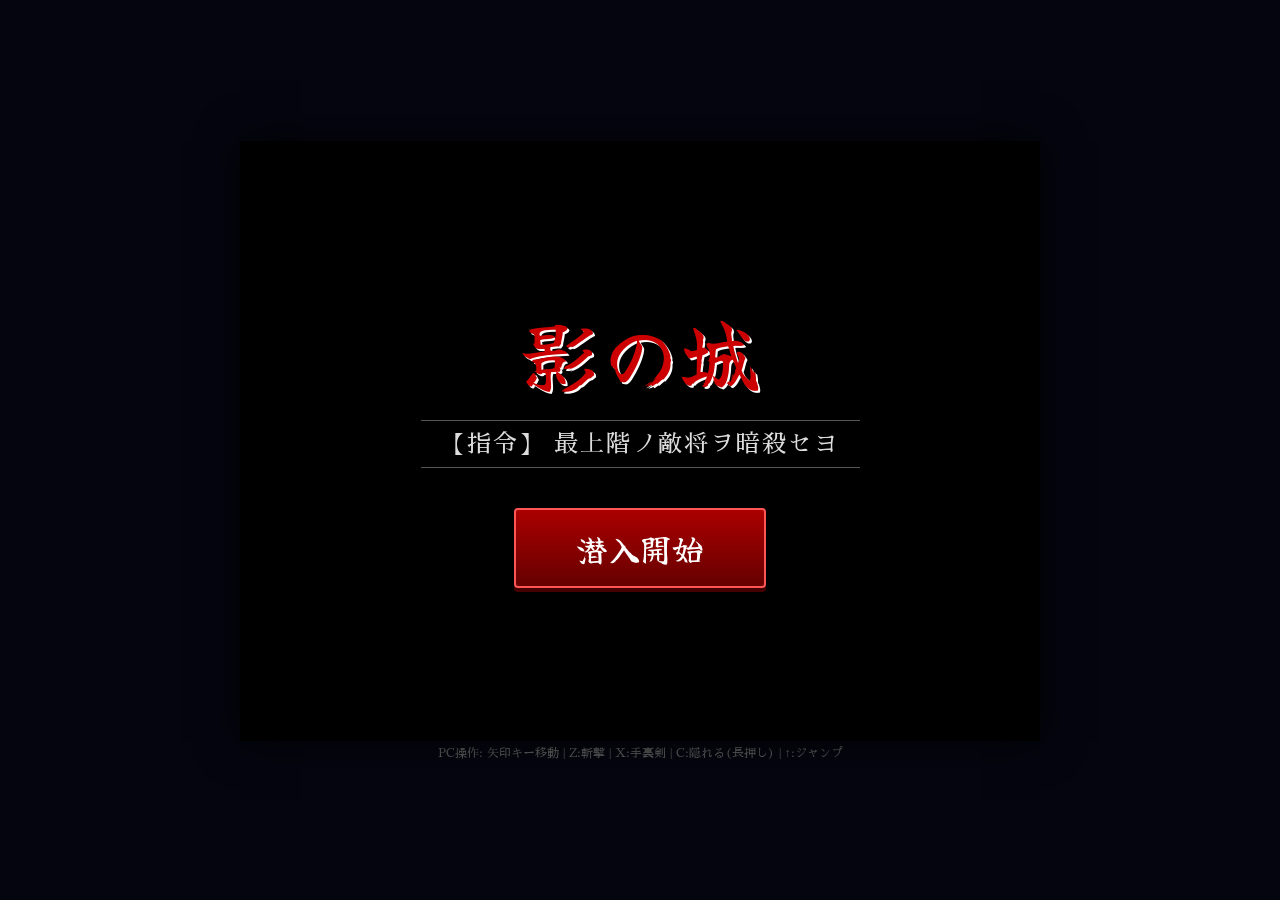
==== index.html @ 179db225 "add OGP tags" ====
<!DOCTYPE html>
<html lang="ja">
<head>
    <meta charset="UTF-8">
    <meta name="viewport" content="width=device-width, initial-scale=1.0, maximum-scale=1.0, user-scalable=no, viewport-fit=cover">
    <title>忍びの道 - Shadow Assassin: Hyper Slash</title>
    <style>
        @import url('https://fonts.googleapis.com/css2?family=Sawarabi+Mincho&display=swap');
        @import url('https://fonts.googleapis.com/css2?family=Yuji+Syuku&display=swap');

        body {
            margin: 0;
            background-color: #050510;
            color: #ddd;
            font-family: 'Sawarabi Mincho', sans-serif;
            display: flex;
            flex-direction: column;
            align-items: center;
            justify-content: center;
            height: 100vh;
            overflow: hidden;
            user-select: none;
            -webkit-user-select: none;
            touch-action: none; 
            -webkit-touch-callout: none;
        }

        #game-container {
            position: relative;
            width: 100%;
            max-width: 800px;
            aspect-ratio: 4/3;
            display: flex;
            justify-content: center;
            align-items: center;
        }

        canvas {
            background-color: #000;
            box-shadow: 0 0 40px rgba(0,0,0,0.9);
            width: 100%;
            height: 100%;
            object-fit: contain;
        }

        #overlay {
            position: absolute;
            top: 0; left: 0; width: 100%; height: 100%;
            background: rgba(0, 0, 0, 0.9);
            display: flex;
            flex-direction: column;
            align-items: center;
            justify-content: center;
            z-index: 100;
            backdrop-filter: blur(5px);
        }

        #title {
            font-family: 'Yuji Syuku', serif;
            font-size: clamp(40px, 8vw, 80px);
            color: #c00;
            text-shadow: 2px 2px 0 #fff;
            margin-bottom: 10px;
        }
        
        #mission {
            font-family: 'Sawarabi Mincho', serif;
            font-size: clamp(16px, 4vw, 24px);
            color: #ddd;
            margin-bottom: 40px;
            letter-spacing: 2px;
            border-top: 1px solid #555;
            border-bottom: 1px solid #555;
            padding: 10px 20px;
        }

        button {
            padding: 15px 60px;
            font-size: clamp(20px, 5vw, 32px);
            background: linear-gradient(to bottom, #a00, #600);
            color: white;
            border: 2px solid #f55;
            cursor: pointer;
            border-radius: 4px;
            font-family: 'Yuji Syuku', serif;
            box-shadow: 0 4px 0 #400; /* 立体感 */
            transition: all 0.1s;
            pointer-events: auto;
        }
        button:active { transform: translateY(4px); box-shadow: 0 0 0 #400; background: #f00; }

        /* --- コントローラー修正箇所 --- */
        #touch-controls {
            position: fixed; 
            bottom: 0;
            left: 0;
            width: 100%;
            height: auto; 
            pointer-events: none;
            display: flex;
            justify-content: space-between;
            align-items: flex-end;
            padding: 10px 20px;
            padding-bottom: calc(20px + env(safe-area-inset-bottom)); /* iPhone下のバー対策 */
            box-sizing: border-box;
            z-index: 50;
        }

        .ctrl-group { 
            pointer-events: auto; 
            position: relative;
        }

        /* 共通ボタンスタイル（立体感と押しやすさ重視） */
        .t-btn {
            background: rgba(255, 255, 255, 0.15);
            border: 2px solid rgba(255, 255, 255, 0.3);
            color: rgba(255, 255, 255, 0.9);
            border-radius: 50%;
            display: flex;
            justify-content: center;
            align-items: center;
            user-select: none;
            backdrop-filter: blur(4px);
            box-shadow: 0 4px 0 rgba(0,0,0,0.5); /* 影で立体感 */
            transition: transform 0.1s, box-shadow 0.1s, background 0.1s;
            font-family: 'Yuji Syuku', serif;
            font-weight: bold;
            touch-action: none;
        }

        /* 押した時のアニメーション（沈み込む） */
        .t-btn:active, .t-btn.active {
            transform: translateY(4px);
            box-shadow: 0 0 0 rgba(0,0,0,0);
            background: rgba(255, 255, 255, 0.3);
            border-color: #fff;
        }

        /* --- 左側：移動キー (Horizontal Layout) --- */
        #movement {
            display: flex;
            align-items: flex-end;
            gap: 15px;
            margin-bottom: 10px;
        }

        .move-btn {
            width: 65px; height: 65px; /* 大きく */
            font-size: 32px;
        }
        
        /* しゃがみボタンは少し小さく、邪魔にならないように */
        #btn-down {
            width: 50px; height: 50px;
            font-size: 24px;
            margin-bottom: 5px; /* 位置調整 */
            background: rgba(100, 100, 100, 0.2);
        }

        /* --- 右側：アクションキー (Diamond Layout) --- */
        #actions {
            display: grid;
            grid-template-columns: 60px 60px 60px;
            grid-template-rows: 60px 60px;
            gap: 5px;
            margin-right: 10px;
            margin-bottom: 10px;
            align-items: center;
            justify-items: center;
        }

        .act-btn {
            width: 60px; height: 60px;
            font-size: 22px;
        }

        /* 配置グリッド定義 */
        /* [投] 
          [斬]  [隠]
             [飛]
        */
        #btn-shu  { grid-column: 2; grid-row: 1; margin-top: 10px;} /* 上：手裏剣 */
        #btn-atk  { grid-column: 1; grid-row: 2; margin-right: -10px;} /* 左：斬撃 */
        #btn-hide { grid-column: 3; grid-row: 2; margin-left: -10px;} /* 右：隠れる */
        
        /* ジャンプボタン（最重要） */
        #btn-jump { 
            grid-column: 2; grid-row: 2; 
            width: 70px; height: 70px; /* 一番大きく */
            font-size: 28px;
            background: rgba(50, 150, 255, 0.25);
            border-color: #8af;
            z-index: 10;
            transform: translateY(20px); /* 少し下にずらす */
        }
        #btn-jump:active, #btn-jump.active { background: rgba(50, 150, 255, 0.5); transform: translateY(24px); }

        #btn-atk { background: rgba(255, 50, 50, 0.25); border-color: #f88; }
        #btn-shu { background: rgba(50, 50, 255, 0.25); border-color: #88f; width: 50px; height: 50px; }
        #btn-hide { background: rgba(50, 200, 50, 0.25); border-color: #8f8; width: 50px; height: 50px; }

        .pc-hint { display: none; margin-top: 5px; color: #666; font-size: 12px; }
        @media (min-width: 1024px) {
            .pc-hint { display: block; }
            #touch-controls { display: none; }
        }
    </style>
    <meta property="og:title" content="忍びの道 - Shadow Assassin: Hyper Slash">
    <meta property="og:description" content="スマホ・PCのブラウザで遊べる無料ゲームです。インストール不要！">
    <meta property="og:url" content="https://titan11111.github.io/033-nekubi/">
    <meta property="og:type" content="website">
    <meta name="twitter:card" content="summary">
</head>
<body>

<div id="game-container">
    <canvas id="gameCanvas" width="800" height="600"></canvas>

    <div id="overlay">
        <div id="title">影の城</div>
        <div id="mission">【指令】 最上階ノ敵将ヲ暗殺セヨ</div>
        <button id="startBtn">潜入開始</button>
    </div>
</div>

<div id="touch-controls">
    <div id="movement" class="ctrl-group">
        <div id="btn-left" class="t-btn move-btn">←</div>
        <div id="btn-down" class="t-btn">↓</div>
        <div id="btn-right" class="t-btn move-btn">→</div>
    </div>

    <div id="actions" class="ctrl-group">
        <div id="btn-shu" class="t-btn act-btn">投</div>
        <div id="btn-atk" class="t-btn act-btn">斬</div>
        <div id="btn-jump" class="t-btn act-btn">飛</div> <div id="btn-hide" class="t-btn act-btn">隠</div>
    </div>
</div>

<div class="pc-hint">
    PC操作: 矢印キー移動 | Z:斬撃 | X:手裏剣 | C:隠れる(長押し) | ↑:ジャンプ
</div>

<script>
/**
 * iOS用ズーム防止スクリプト
 */
document.addEventListener('gesturestart', function(e) { e.preventDefault(); }, { passive: false });
document.addEventListener('dblclick', function(e) { e.preventDefault(); }, { passive: false });

// --- Audio System (変更なし) ---
const ASSETS = { bgm_stealth: 'kokoro.mp3', bgm_action: 'nekugi.mp3' };

class AudioSystem {
    constructor() {
        const AudioContext = window.AudioContext || window.webkitAudioContext;
        this.ctx = new AudioContext();
        this.bgm = {};
        const loadAudio = (url) => { const audio = new Audio(url); audio.onerror = () => console.warn(`Audio missing: ${url}`); return audio; };
        this.bgm.stealth = loadAudio(ASSETS.bgm_stealth); this.bgm.stealth.loop = true;
        this.bgm.action = loadAudio(ASSETS.bgm_action); this.bgm.action.loop = true;
        this.currentBgm = null; this.activeSources = {};
    }
    resume() { if (this.ctx.state === 'suspended') this.ctx.resume().catch(e=>{}); }
    playBgm(type) {
        this.resume();
        if (this.currentBgm === this.bgm[type] && !this.currentBgm.paused) return;
        if (this.currentBgm) { this.currentBgm.pause(); this.currentBgm.currentTime = 0; }
        this.currentBgm = this.bgm[type];
        if(this.currentBgm) { this.currentBgm.volume = 0.5; this.currentBgm.play().catch(e => {}); }
    }
    stopBgm() { if (this.currentBgm) { this.currentBgm.pause(); this.currentBgm.currentTime = 0; this.currentBgm = null; } }
    playSfx(type) {
        if(this.ctx.state === 'suspended') this.ctx.resume();
        const t = this.ctx.currentTime;
        if (this.activeSources[type]) { try { this.activeSources[type].stop(); } catch(e){} }
        const osc = this.ctx.createOscillator(); const gain = this.ctx.createGain();
        osc.connect(gain); gain.connect(this.ctx.destination); this.activeSources[type] = osc;
        try {
            osc.start(t);
            let d = 0.1; 
            switch (type) {
                case 'jump': d=0.2; osc.type='triangle'; osc.frequency.setValueAtTime(150,t); osc.frequency.exponentialRampToValueAtTime(400,t+d); gain.gain.setValueAtTime(0.1,t); gain.gain.linearRampToValueAtTime(0.001,t+d); break;
                case 'slash': d=0.2; osc.type='sawtooth'; osc.frequency.setValueAtTime(800,t); osc.frequency.exponentialRampToValueAtTime(50,t+d); gain.gain.setValueAtTime(0.15,t); gain.gain.exponentialRampToValueAtTime(0.001,t+d); break;
                case 'heavy': d=0.3; osc.type='square'; osc.frequency.setValueAtTime(80,t); gain.gain.setValueAtTime(0.3,t); gain.gain.linearRampToValueAtTime(0.001,t+d); break;
                case 'vanish': d=0.1; osc.type='square'; osc.frequency.setValueAtTime(300,t); gain.gain.setValueAtTime(0.05,t); gain.gain.linearRampToValueAtTime(0.001,t+d); break;
                case 'throw': d=0.1; osc.type='triangle'; osc.frequency.setValueAtTime(1200,t); gain.gain.setValueAtTime(0.05,t); gain.gain.exponentialRampToValueAtTime(0.001,t+d); break;
                case 'alert': d=0.4; osc.type='sawtooth'; osc.frequency.setValueAtTime(400,t); gain.gain.setValueAtTime(0.1,t); gain.gain.linearRampToValueAtTime(0.001,t+d); break;
                case 'hit': d=0.2; osc.type='sawtooth'; osc.frequency.setValueAtTime(150,t); osc.frequency.linearRampToValueAtTime(50, t+d); gain.gain.setValueAtTime(0.3,t); gain.gain.linearRampToValueAtTime(0.001,t+d); break;
                case 'critical': d=1.0; osc.type='sawtooth'; osc.frequency.setValueAtTime(100,t); osc.frequency.exponentialRampToValueAtTime(10,t+0.5); gain.gain.setValueAtTime(0.8,t); gain.gain.exponentialRampToValueAtTime(0.001,t+d); break;
                case 'hide': d=0.3; osc.type='sine'; osc.frequency.setValueAtTime(400,t); osc.frequency.linearRampToValueAtTime(800,t+d); gain.gain.setValueAtTime(0.2,t); gain.gain.linearRampToValueAtTime(0.001,t+d); break;
            }
            osc.stop(t + d); osc.onended = () => { try { osc.disconnect(); gain.disconnect(); } catch(e){} };
        } catch(e) { console.error(e); }
    }
}

// --- Global Variables ---
const canvas = document.getElementById('gameCanvas');
const ctx = canvas.getContext('2d');
const audio = new AudioSystem();
const GRAVITY = 0.6;
const STAGE_MAX = 5;

let ninja, platforms = [], enemies = [], projectiles = [], particles = [], tonosama = null;
let currentStage = 1, gameState = 'start', animFrameCount = 0;
let loopId = null; 
let executionTimer = 0;
const EXECUTION_DURATION = 180; 

const KEYS = { ArrowLeft: false, ArrowRight: false, ArrowUp: false, ArrowDown: false, z: false, x: false, c: false };

window.addEventListener('keydown', e => { 
    if(KEYS.hasOwnProperty(e.key) || e.key === 'Shift') {
        if (e.key === 'Shift') KEYS.c = true; else KEYS[e.key] = true; 
    }
});
window.addEventListener('keyup', e => { 
    if(KEYS.hasOwnProperty(e.key) || e.key === 'Shift') {
        if (e.key === 'Shift') KEYS.c = false; else KEYS[e.key] = false; 
    }
});

// --- タッチバインドの更新 ---
const bindTouch = (id, key) => {
    const el = document.getElementById(id);
    if(!el) return;
    el.addEventListener('touchstart', (e) => { e.preventDefault(); KEYS[key] = true; el.classList.add('active'); }, {passive: false});
    el.addEventListener('touchend', (e) => { e.preventDefault(); KEYS[key] = false; el.classList.remove('active'); }, {passive: false});
};

// 新しいボタンIDへのマッピング
bindTouch('btn-left', 'ArrowLeft'); 
bindTouch('btn-right', 'ArrowRight'); 
bindTouch('btn-down', 'ArrowDown'); // しゃがみ用
bindTouch('btn-jump', 'ArrowUp');   // 「飛」ボタンをArrowUp(ジャンプ)に割り当て
bindTouch('btn-atk', 'z'); 
bindTouch('btn-shu', 'x'); 
bindTouch('btn-hide', 'c');

// --- Classes ---

class Ninja {
    constructor(x, y) {
        this.x = x; this.y = y; this.w = 30; this.h = 30;
        this.vx = 0; this.vy = 0;
        this.hp = 3; this.shurikens = 5;
        this.speed = 5; this.jumpPower = -13.5;
        this.grounded = false; this.facing = 1;
        this.state = 'idle'; this.attackTimer = 0;
        this.trail = []; this.coyoteTime = 0; this.rotation = 0;
        this.isHidden = false;
    }

    update(platforms) {
        if (gameState === 'execution') return;

        if (KEYS.c && this.grounded) {
            if (!this.isHidden) {
                audio.playSfx('hide');
                for(let i=0; i<10; i++) particles.push(new Particle(this.x+15, this.y+15, '#ccc', 2));
            }
            this.isHidden = true; this.state = 'hide'; this.vx = 0;
        } else {
            this.isHidden = false;
        }

        if (!this.isHidden && (Math.abs(this.vx) > 0 || Math.abs(this.vy) > 0)) {
            this.trail.push({x: this.x, y: this.y, alpha: 0.6, rot: this.rotation});
            if(this.trail.length > 4) this.trail.shift();
        } else { this.trail = []; }

        if (!this.isHidden) {
            if (KEYS.ArrowRight) { this.vx = this.speed; this.facing = 1; }
            else if (KEYS.ArrowLeft) { this.vx = -this.speed; this.facing = -1; }
            else { this.vx = 0; }

            if (KEYS.ArrowDown && this.grounded) {
                this.h = 20; this.y += 10; this.vx = 0; this.state = 'crouch';
            } else {
                if(this.h === 20) this.y -= 10; this.h = 30; this.state = 'idle';
            }

            if (this.grounded) {
                this.coyoteTime = 5; this.rotation = 0;
            } else {
                if (this.coyoteTime > 0) this.coyoteTime--;
                this.rotation += 0.3 * this.facing;
            }

            if (KEYS.ArrowUp && this.coyoteTime > 0) {
                this.vy = this.jumpPower; this.grounded = false; this.coyoteTime = 0; this.y -= 2;
                audio.playSfx('jump');
            }
        }

        this.vy += GRAVITY; this.x += this.vx; this.y += this.vy;

        this.grounded = false;
        platforms.forEach(p => {
            if(p.type === 'vanish' && !p.active) return;
            if (this.x < p.x + p.w && this.x + this.w > p.x &&
                this.y < p.y + p.h && this.y + this.h > p.y) {
                if (this.vy > 0 && this.y + this.h - this.vy <= p.y + 16) {
                    this.y = p.y - this.h; this.vy = 0; this.grounded = true;
                    if (p.type === 'moving') this.x += p.vx;
                }
            }
        });

        if (!this.isHidden) {
            if (this.attackTimer > 0) this.attackTimer--;
            if (KEYS.z && this.attackTimer <= 0) {
                this.attackTimer = 20; this.state = 'attack'; audio.playSfx('slash');
                let hx = this.facing === 1 ? this.x + this.w : this.x - 50;
                enemies.forEach(e => {
                    if(!e.dead && hx < e.x + e.w && hx + 50 > e.x && this.y < e.y + e.h && this.y + this.h > e.y) e.takeDamage(10);
                });
            }
            if (KEYS.x && this.attackTimer <= 0 && this.shurikens > 0) {
                this.shurikens--; this.attackTimer = 30; audio.playSfx('throw');
                projectiles.push(new Projectile(this.x + 15, this.y + 10, this.facing * 12, 0));
            }
        }

        if(this.x < 0) this.x = 0; if(this.x > 800 - this.w) this.x = 800 - this.w;
        if(this.y > 600) this.hp = 0;
    }

    draw() {
        ctx.globalAlpha = this.isHidden ? 0.3 : 1.0;

        this.trail.forEach(t => {
            ctx.save(); ctx.translate(t.x + this.w/2, t.y + this.h/2); ctx.rotate(t.rot);
            ctx.fillStyle = `rgba(80, 80, 80, ${t.alpha})`; ctx.fillRect(-this.w/2, -this.h/2, this.w, this.h);
            ctx.restore(); t.alpha -= 0.1;
        });

        ctx.save(); ctx.translate(this.x + this.w/2, this.y + this.h/2); ctx.rotate(this.rotation);
        ctx.fillStyle = '#111'; ctx.fillRect(-this.w/2, -this.h/2, this.w, this.h);
        ctx.fillStyle = '#d00'; ctx.beginPath();
        ctx.moveTo((this.facing===1?-5:5), -5); ctx.lineTo((this.facing===1?-30:30), -10); ctx.lineTo((this.facing===1?-35:35), 0); ctx.lineTo((this.facing===1?-5:5), 5); ctx.fill();
        ctx.fillStyle = '#fff'; ctx.fillRect((this.facing===1?7:-13), -7, 6, 2);
        ctx.restore();

        if (this.isHidden) { ctx.fillStyle = '#fff'; ctx.font = '12px sans-serif'; ctx.fillText('隠', this.x + 10, this.y - 10); }

        if(this.state === 'attack' && this.attackTimer > 10) {
            ctx.save(); ctx.translate(this.x + this.w/2, this.y + this.h/2); ctx.scale(this.facing, 1); 
            let grad = ctx.createLinearGradient(0, -50, 0, 50);
            grad.addColorStop(0, 'rgba(200, 240, 255, 0)'); grad.addColorStop(0.5, 'rgba(200, 255, 255, 0.9)'); grad.addColorStop(1, 'rgba(200, 240, 255, 0)');
            ctx.fillStyle = grad; ctx.shadowColor = '#0ff'; ctx.shadowBlur = 15;
            ctx.beginPath(); ctx.moveTo(0, 0); ctx.bezierCurveTo(40, -40, 60, -20, 60, 0); ctx.bezierCurveTo(60, 20, 40, 40, 0, 0); ctx.arc(0, 0, 50, -0.5, 0.5, false); ctx.lineTo(0,0); ctx.fill();
            ctx.strokeStyle = '#fff'; ctx.lineWidth = 3; ctx.shadowBlur = 5; ctx.beginPath(); ctx.arc(0, 0, 50, -0.5, 0.5, false); ctx.stroke();
            ctx.restore();
        }
        ctx.globalAlpha = 1.0;
    }
}

class Enemy {
    constructor(x, y, type) {
        this.x = x; this.y = y; this.w = 30; this.h = 40; this.type = type;
        this.vx = 0; this.vy = 0; this.facing = 1; this.patrolX = x;
        this.alert = false; this.dead = false;
        this.chaseTimer = 0; this.targetX = null; this.grounded = false; 

        if (type === 'ashigaru') { this.hp = 10; this.viewDist = 160; this.attackRange = 60; }
        if (type === 'samurai') { this.hp = 25; this.viewDist = 200; this.attackRange = 40; }
        if (type === 'musha') { this.hp = 50; this.w = 40; this.h = 50; this.viewDist = 140; this.attackRange = 50; }
        this.attackCooldown = 0; this.attackState = 0;
    }

    update() {
        if(this.dead || gameState === 'execution') return;
        this.vy += GRAVITY; this.y += this.vy;
        
        this.grounded = false;
        platforms.forEach(p => {
            if (this.x < p.x + p.w && this.x + this.w > p.x && this.y < p.y + p.h && this.y + this.h > p.y) {
                if (this.vy > 0 && this.y + this.h - this.vy <= p.y + 15) { this.y = p.y - this.h; this.vy = 0; this.grounded = true; }
            }
        });

        let dx = ninja.x - this.x; let dy = ninja.y - this.y;
        let dist = Math.sqrt(dx*dx + dy*dy); let canSee = false;
        let effectiveViewDist = this.viewDist;
        if (ninja.state === 'crouch') effectiveViewDist *= 0.6;

        if (!ninja.isHidden) {
            if ((this.facing === 1 && dx > 0) || (this.facing === -1 && dx < 0)) {
                if (dist < effectiveViewDist && Math.abs(dy) < 60) {
                    if (dist < 50 || ninja.state !== 'crouch') canSee = true;
                }
            }
        }

        if (this.attackCooldown > 0) this.attackCooldown--;
        if (this.attackState > 0) this.attackState--;

        if (canSee && ninja.hp > 0) {
            if (!this.alert) { this.alert = true; audio.playSfx('alert'); }
            this.chaseTimer = 180; this.targetX = ninja.x;
            if (dist < this.attackRange && this.attackCooldown <= 0) { this.performAttack(); } 
            else if (this.attackState <= 0) {
                this.vx = dx > 0 ? (this.type==='samurai'?2.2:1.2) : (this.type==='samurai'?-2.2:-1.2);
                this.facing = this.vx > 0 ? 1 : -1;
                if (this.grounded) {
                    if ((ninja.y < this.y - 40 && Math.abs(dx) < 100) || Math.random() < 0.02) { this.vy = -12; this.grounded = false; }
                }
            } else { this.vx = 0; }
        } else if (this.chaseTimer > 0) {
            this.chaseTimer--;
            let tdx = this.targetX - this.x;
            if (Math.abs(tdx) > 10) {
                this.vx = tdx > 0 ? 1.5 : -1.5; this.facing = this.vx > 0 ? 1 : -1;
                if (this.grounded && Math.random() < 0.01) { this.vy = -12; this.grounded = false; }
            } else { this.vx = 0; }
        } else {
            this.alert = false;
            if (this.attackState <= 0) {
                this.x += this.vx;
                if (Math.abs(this.x - this.patrolX) > 100) { this.vx = (this.x > this.patrolX) ? -1 : 1; this.facing = this.vx > 0 ? 1 : -1; }
            }
        }
        if (!canSee && this.chaseTimer <= 0 && this.attackState <= 0 && this.vx === 0) this.vx = this.facing;
        this.x += this.vx;
    }

    performAttack() {
        this.attackCooldown = 60; this.attackState = 30;
        if (this.type === 'ashigaru') audio.playSfx('spear');
        else if (this.type === 'samurai') audio.playSfx('slash');
        else if (this.type === 'musha') { this.attackState = 45; setTimeout(() => audio.playSfx('heavy'), 300); }
        
        setTimeout(() => {
            if (this.dead) return;
            let d = Math.sqrt(Math.pow(ninja.x - this.x, 2) + Math.pow(ninja.y - this.y, 2));
            if (d < this.attackRange + 15) {
                ninja.hp--; audio.playSfx('hit');
                for(let i=0; i<5; i++) particles.push(new Particle(ninja.x+15, ninja.y+15, '#d00', 3));
            }
        }, 300);
    }

    takeDamage(dmg) {
        this.hp -= dmg; audio.playSfx('hit');
        if(this.hp <= 0) {
            this.dead = true;
            if(Math.random() < 0.4) ninja.shurikens++;
            for(let i=0; i<8; i++) particles.push(new Particle(this.x+15, this.y+20, '#a00'));
        }
    }

    draw() {
        if(this.dead) return;
        ctx.fillStyle = (this.alert || this.chaseTimer > 0) ? 'rgba(255,50,50,0.2)' : 'rgba(255,255,100,0.1)';
        ctx.beginPath(); ctx.moveTo(this.x+this.w/2, this.y+10);
        let currentDist = (ninja.state === 'crouch' && !this.alert) ? this.viewDist * 0.6 : this.viewDist;
        if (ninja.isHidden) currentDist = 0; 
        ctx.lineTo(this.x+this.w/2 + this.facing*currentDist, this.y-40); ctx.lineTo(this.x+this.w/2 + this.facing*currentDist, this.y+80); ctx.fill();
        if(this.alert) { ctx.fillStyle='red'; ctx.font='bold 20px Arial'; ctx.fillText('!', this.x+10, this.y-10); } 
        else if (this.chaseTimer > 0) { ctx.fillStyle='orange'; ctx.font='bold 20px Arial'; ctx.fillText('?', this.x+10, this.y-10); }

        ctx.strokeStyle = '#fff'; ctx.lineWidth = 2; ctx.strokeRect(this.x, this.y, this.w, this.h);
        ctx.fillStyle = this.type==='samurai'?'#b33':(this.type==='musha'?'#333':'#44a');
        ctx.fillRect(this.x, this.y, this.w, this.h);

        if (this.attackState > 0) {
            ctx.fillStyle = '#fff';
            if (this.type === 'ashigaru') {
                let reach = (30 - Math.abs(this.attackState - 15)) * 2; ctx.fillRect(this.x + (this.facing===1?this.w: -reach), this.y+20, reach, 5);
            } else if (this.type === 'samurai') {
                ctx.strokeStyle = '#fff'; ctx.beginPath(); ctx.arc(this.x + this.w/2, this.y+20, 40, this.facing===1?-1:2, this.facing===1?1:4); ctx.stroke();
            } else if (this.type === 'musha') {
                if (this.attackState > 15) ctx.fillRect(this.x + (this.facing===1?-10:this.w), this.y-20, 10, 40);
                else { ctx.fillStyle = '#fa0'; ctx.beginPath(); ctx.arc(this.x + this.w/2 + this.facing*30, this.y+this.h, 20 + (15-this.attackState), 0, Math.PI*2); ctx.fill(); }
            }
        } else {
            if(this.type === 'ashigaru') {
                ctx.fillStyle = '#666'; ctx.beginPath(); ctx.moveTo(this.x-5, this.y); ctx.lineTo(this.x+15, this.y-10); ctx.lineTo(this.x+35, this.y); ctx.fill();
                ctx.fillStyle = '#852'; ctx.fillRect(this.x+(this.facing===1?20:-10), this.y+20, 5, 30);
            } else if (this.type === 'samurai') {
                ctx.fillStyle = '#222'; ctx.fillRect(this.x-2, this.y, this.w+4, 10); ctx.fillStyle = '#ccc'; ctx.fillRect(this.x+(this.facing===1?0:-10), this.y+25, 20, 4);
            } else if (this.type === 'musha') {
                ctx.fillStyle = '#d90'; ctx.beginPath(); ctx.moveTo(this.x+5, this.y); ctx.lineTo(this.x+20, this.y-15); ctx.lineTo(this.x+35, this.y); ctx.fill();
            }
        }
    }
}

class Projectile {
    constructor(x, y, vx, vy) { this.x=x; this.y=y; this.vx=vx; this.vy=vy; this.active=true; this.rot=0; }
    update() { this.x+=this.vx; this.y+=this.vy; this.rot+=0.4; if(this.x<0||this.x>800) this.active=false; }
    draw() {
        ctx.save(); ctx.translate(this.x, this.y); ctx.rotate(this.rot);
        ctx.fillStyle='#fff'; ctx.shadowBlur=8; ctx.shadowColor='#aff';
        ctx.beginPath(); for(let i=0;i<4;i++){ ctx.rotate(Math.PI/2); ctx.moveTo(0,0); ctx.lineTo(0,-8); ctx.lineTo(4,-4); }
        ctx.fill(); ctx.restore();
    }
}

class Particle {
    constructor(x, y, color, speed=4) {
        this.x = x; this.y = y; this.color = color;
        this.vx = (Math.random()-0.5)*speed; this.vy = (Math.random()-0.5)*speed;
        this.life = 30 + Math.random()*20;
    }
    update() { this.x+=this.vx; this.y+=this.vy; this.life--; }
    draw() { ctx.globalAlpha = this.life/50; ctx.fillStyle = this.color; ctx.fillRect(this.x, this.y, 4, 4); ctx.globalAlpha = 1.0; }
}

class Tonosama {
    constructor(x, y) { this.x=x; this.y=y; }
    draw() {
        ctx.fillStyle='#eee'; ctx.fillRect(this.x-10, this.y+20, 60, 10);
        ctx.fillStyle='#808'; ctx.fillRect(this.x, this.y+10, 40, 20);
        ctx.fillStyle='#fa0'; ctx.fillRect(this.x+15, this.y-5, 10, 10);
        if(gameState !== 'execution' && Math.floor(Date.now()/500)%2===0) { 
            ctx.fillStyle='#fff'; ctx.font='16px sans-serif'; ctx.fillText('Zzz', this.x, this.y-5); 
        }
    }
}

class Platform {
    constructor(x, y, w, h, type) {
        this.x = x; this.y = y; this.w = w; this.h = h; this.type = type || 'normal';
        this.vx = 0; this.startX = x;
        if (this.type === 'moving') { this.vx = 2; this.range = 100; }
        this.active = true; this.timer = 0;
    }
    update() {
        if(gameState === 'execution') return;
        if (this.type === 'moving') {
            this.x += this.vx; if (this.x > this.startX + this.range || this.x < this.startX - this.range) this.vx *= -1;
        } else if (this.type === 'vanish') {
            this.timer++; if (this.timer > 200) { this.active = !this.active; this.timer = 0; if(!this.active) audio.playSfx('vanish'); }
        }
    }
    draw() {
        if (this.type === 'vanish' && !this.active) { ctx.fillStyle = 'rgba(255, 255, 255, 0.1)'; ctx.fillRect(this.x, this.y, this.w, this.h); return; }
        if (this.type === 'moving') ctx.fillStyle = '#68a'; else if (this.type === 'vanish') ctx.fillStyle = '#a68'; else ctx.fillStyle = currentStage >= 4 ? '#bba' : '#643'; 
        ctx.fillRect(this.x, this.y, this.w, this.h);
        ctx.fillStyle = 'rgba(0,0,0,0.3)'; ctx.fillRect(this.x, this.y+this.h-5, this.w, 5);
        ctx.fillStyle = 'rgba(255,255,255,0.1)'; ctx.fillRect(this.x, this.y, this.w, 2);
    }
}

function initStage(stage) {
    platforms = []; enemies = []; projectiles = []; particles = []; tonosama = null;
    let hp = ninja ? ninja.hp : 3; let ammo = ninja ? ninja.shurikens : 5;
    ninja = new Ninja(50, 500); ninja.hp = hp; ninja.shurikens = ammo;
    platforms.push(new Platform(0, 550, 800, 50, 'normal'));

    if(stage === 1) { 
        for(let i=0; i<5; i++) { platforms.push(new Platform(200 + (i%2)*300, 460 - i*90, 200, 20)); if(i>0) enemies.push(new Enemy(250 + (i%2)*300, 420 - i*90, 'ashigaru')); }
        platforms.push(new Platform(700, 50, 100, 20));
    } else if(stage === 2) { 
        platforms.push(new Platform(0, 430, 250, 20)); platforms.push(new Platform(550, 430, 250, 20)); platforms.push(new Platform(250, 300, 300, 20));
        platforms.push(new Platform(50, 170, 200, 20)); platforms.push(new Platform(550, 170, 200, 20)); platforms.push(new Platform(300, 70, 200, 20));
        enemies.push(new Enemy(300, 260, 'musha')); enemies.push(new Enemy(600, 130, 'samurai'));
    } else if(stage === 3) { 
        platforms.push(new Platform(300, 450, 300, 20)); platforms.push(new Platform(100, 350, 150, 20)); platforms.push(new Platform(650, 350, 150, 20));
        platforms.push(new Platform(350, 230, 200, 20)); platforms.push(new Platform(700, 120, 100, 20));
        enemies.push(new Enemy(400, 410, 'musha')); enemies.push(new Enemy(400, 190, 'samurai'));
    } else if(stage === 4) { 
        platforms.push(new Platform(0, 420, 200, 20)); platforms.push(new Platform(200, 320, 150, 20, 'moving'));
        platforms.push(new Platform(400, 220, 150, 20, 'vanish')); platforms.push(new Platform(600, 120, 150, 20, 'moving'));
        platforms.push(new Platform(700, 50, 100, 20));
        enemies.push(new Enemy(50, 380, 'samurai')); enemies.push(new Enemy(300, 510, 'ashigaru')); enemies.push(new Enemy(500, 510, 'musha'));
    } else if(stage === 5) { 
        tonosama = new Tonosama(700, 520); enemies.push(new Enemy(400, 510, 'musha')); enemies.push(new Enemy(600, 510, 'samurai'));
    }
}

function drawBackground(stage) {
    let grad = ctx.createLinearGradient(0, 0, 0, 600);
    if(stage <= 2) { grad.addColorStop(0, '#050510'); grad.addColorStop(1, '#101025'); } 
    else if(stage <= 4) { grad.addColorStop(0, '#000'); grad.addColorStop(1, '#200505'); } 
    else { grad.addColorStop(0, '#201000'); grad.addColorStop(1, '#402000'); }
    ctx.fillStyle = grad; ctx.fillRect(0, 0, 800, 600);
    ctx.shadowBlur = 60; ctx.shadowColor = '#ffffaa'; ctx.fillStyle = '#ffffe0'; ctx.beginPath(); ctx.arc(700, 80, 50, 0, Math.PI*2); ctx.fill(); ctx.shadowBlur = 0;
    
    ctx.save();
    if(stage===4) { 
        for(let x=0; x<800; x+=100) { ctx.fillStyle = '#887766'; ctx.globalAlpha = 0.3; ctx.fillRect(x+10, 100, 80, 400); ctx.globalAlpha = 1.0; ctx.fillStyle = '#210'; ctx.strokeRect(x+10, 100, 80, 400); }
    } else if(stage===5) {
        ctx.fillStyle = '#321'; for(let x=0; x<800; x+=10) ctx.fillRect(x, 0, 8, 150);
        ctx.fillStyle = '#a22'; ctx.fillRect(0, 140, 800, 10);
        ctx.fillStyle = '#b00'; ctx.fillRect(0, 400, 800, 10); ctx.fillRect(0, 500, 800, 10);
        for(let x=50; x<800; x+=100) ctx.fillRect(x, 400, 10, 100);
        ctx.fillStyle = '#111'; ctx.fillRect(0, 550, 800, 5);
    }
    ctx.restore();
}

function triggerTenchu() {
    gameState = 'execution'; executionTimer = EXECUTION_DURATION; 
    audio.stopBgm(); audio.playSfx('critical'); 
    for(let i=0; i<50; i++) particles.push(new Particle(tonosama.x + 20, tonosama.y + 10, '#d00', 10));
}

function update() {
    if(gameState === 'start' || gameState === 'gameover' || gameState === 'win') return;

    if (gameState === 'execution') {
        executionTimer--;
        drawBackground(currentStage); platforms.forEach(p => p.draw()); if(tonosama) tonosama.draw(); ninja.draw();
        particles.forEach(p => { p.update(); p.draw(); }); 
        ctx.save();
        if (executionTimer > EXECUTION_DURATION - 20) { ctx.fillStyle = `rgba(255, 255, 255, ${(executionTimer - (EXECUTION_DURATION-20))/20})`; ctx.fillRect(0, 0, 800, 600); }
        ctx.strokeStyle = '#fff'; ctx.lineWidth = 10; ctx.beginPath(); ctx.moveTo(0, 600); ctx.lineTo(800, 0); ctx.stroke();
        ctx.font = 'bold 130px "Yuji Syuku", serif'; ctx.textAlign = 'center';
        ctx.shadowColor = '#f00'; ctx.shadowBlur = 30; ctx.strokeStyle = '#800'; ctx.lineWidth = 8; ctx.strokeText("天　誅", 400, 300);
        ctx.shadowBlur = 0; ctx.strokeStyle = '#fff'; ctx.lineWidth = 2; ctx.strokeText("天　誅", 400, 300);
        ctx.fillStyle = '#000'; ctx.fillText("天　誅", 400, 300);
        ctx.restore();
        if (executionTimer <= 0) gameWin();
        return;
    }
    
    platforms.forEach(p => p.update());
    drawBackground(currentStage);
    platforms.forEach(p => p.draw());
    ninja.update(platforms); ninja.draw();
    enemies.forEach(e => { e.update(); e.draw(); });
    projectiles.forEach(p => { 
        p.update(); p.draw(); 
        enemies.forEach(e => { if(!e.dead && Math.abs(p.x - e.x) < 30 && Math.abs(p.y - e.y) < 30) { e.takeDamage(10); p.active = false; } });
    });
    projectiles = projectiles.filter(p => p.active);
    particles.forEach(p => { p.update(); p.draw(); }); particles = particles.filter(p => p.life > 0);
    if(tonosama) tonosama.draw();

    ctx.fillStyle = 'rgba(0,0,0,0.7)'; ctx.fillRect(0, 0, 800, 50);
    ctx.fillStyle = '#fff'; ctx.font = '24px "Sawarabi Mincho"'; ctx.fillText(`階層: ${currentStage}  命: ${ninja.hp}  手裏剣: ${ninja.shurikens}`, 30, 35);

    if (currentStage < STAGE_MAX) {
        if(ninja.y < 40) { currentStage++; initStage(currentStage); }
    } else {
        if(tonosama && Math.abs(ninja.x - tonosama.x) < 60 && KEYS.z) triggerTenchu();
    }
    if(ninja.hp <= 0) gameOver();
    animFrameCount++;
    loopId = requestAnimationFrame(update);
}

function toggleOverlay(show, title, btnText) {
    const overlay = document.getElementById('overlay');
    const titleEl = document.getElementById('title');
    const missionEl = document.getElementById('mission');
    const btn = document.getElementById('startBtn');
    
    overlay.style.display = show ? 'flex' : 'none';
    if(show) { titleEl.innerText = title; btn.innerText = btnText; missionEl.style.display = 'none'; }
}

function startGame() {
    if(loopId) cancelAnimationFrame(loopId);
    audio.resume(); audio.playBgm('stealth');
    toggleOverlay(false);
    gameState = 'playing'; currentStage = 1;
    ninja = null; platforms = []; enemies = []; projectiles = []; particles = []; tonosama = null;
    initStage(1); update();
}

function gameOver() {
    if(gameState === 'gameover') return;
    gameState = 'gameover'; audio.stopBgm(); toggleOverlay(true, "無念...", "再挑戦");
}

function gameWin() {
    if(gameState === 'win') return;
    gameState = 'win'; audio.playBgm('action'); toggleOverlay(true, "天誅完了", "最初に戻る");
}

document.getElementById('startBtn').onclick = startGame;
</script>
</body>
</html>
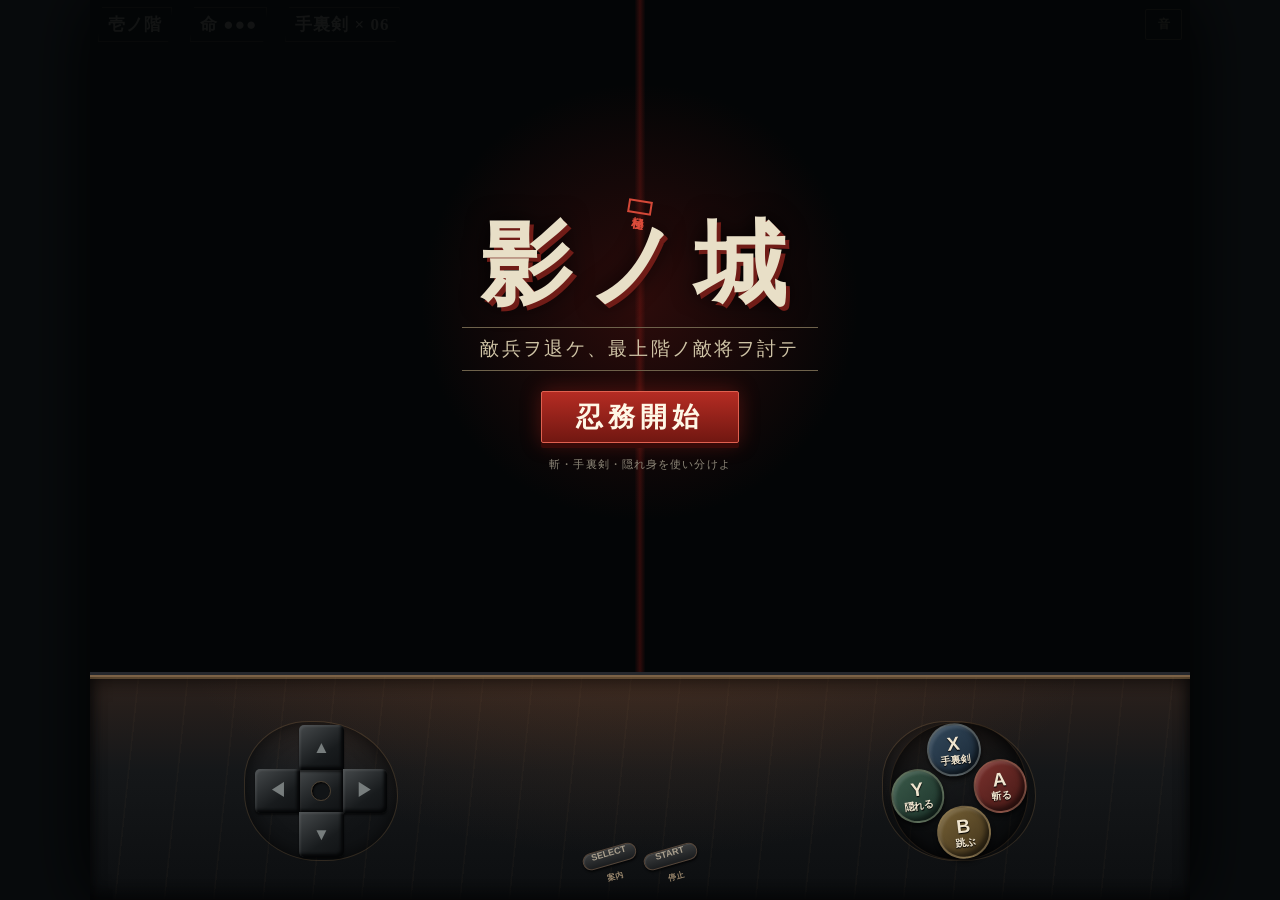
==== commit 5a72067a: "update 033-nekubi 2026-08-14 20:45" ====
--- a/index.html
+++ b/index.html
@@ -1,781 +1,83 @@
-<!DOCTYPE html>
+<!doctype html>
 <html lang="ja">
 <head>
-    <meta charset="UTF-8">
-    <meta name="viewport" content="width=device-width, initial-scale=1.0, maximum-scale=1.0, user-scalable=no, viewport-fit=cover">
-    <title>忍びの道 - Shadow Assassin: Hyper Slash</title>
-    <style>
-        @import url('https://fonts.googleapis.com/css2?family=Sawarabi+Mincho&display=swap');
-        @import url('https://fonts.googleapis.com/css2?family=Yuji+Syuku&display=swap');
-
-        body {
-            margin: 0;
-            background-color: #050510;
-            color: #ddd;
-            font-family: 'Sawarabi Mincho', sans-serif;
-            display: flex;
-            flex-direction: column;
-            align-items: center;
-            justify-content: center;
-            height: 100vh;
-            overflow: hidden;
-            user-select: none;
-            -webkit-user-select: none;
-            touch-action: none; 
-            -webkit-touch-callout: none;
-        }
-
-        #game-container {
-            position: relative;
-            width: 100%;
-            max-width: 800px;
-            aspect-ratio: 4/3;
-            display: flex;
-            justify-content: center;
-            align-items: center;
-        }
-
-        canvas {
-            background-color: #000;
-            box-shadow: 0 0 40px rgba(0,0,0,0.9);
-            width: 100%;
-            height: 100%;
-            object-fit: contain;
-        }
-
-        #overlay {
-            position: absolute;
-            top: 0; left: 0; width: 100%; height: 100%;
-            background: rgba(0, 0, 0, 0.9);
-            display: flex;
-            flex-direction: column;
-            align-items: center;
-            justify-content: center;
-            z-index: 100;
-            backdrop-filter: blur(5px);
-        }
-
-        #title {
-            font-family: 'Yuji Syuku', serif;
-            font-size: clamp(40px, 8vw, 80px);
-            color: #c00;
-            text-shadow: 2px 2px 0 #fff;
-            margin-bottom: 10px;
-        }
-        
-        #mission {
-            font-family: 'Sawarabi Mincho', serif;
-            font-size: clamp(16px, 4vw, 24px);
-            color: #ddd;
-            margin-bottom: 40px;
-            letter-spacing: 2px;
-            border-top: 1px solid #555;
-            border-bottom: 1px solid #555;
-            padding: 10px 20px;
-        }
-
-        button {
-            padding: 15px 60px;
-            font-size: clamp(20px, 5vw, 32px);
-            background: linear-gradient(to bottom, #a00, #600);
-            color: white;
-            border: 2px solid #f55;
-            cursor: pointer;
-            border-radius: 4px;
-            font-family: 'Yuji Syuku', serif;
-            box-shadow: 0 4px 0 #400; /* 立体感 */
-            transition: all 0.1s;
-            pointer-events: auto;
-        }
-        button:active { transform: translateY(4px); box-shadow: 0 0 0 #400; background: #f00; }
-
-        /* --- コントローラー修正箇所 --- */
-        #touch-controls {
-            position: fixed; 
-            bottom: 0;
-            left: 0;
-            width: 100%;
-            height: auto; 
-            pointer-events: none;
-            display: flex;
-            justify-content: space-between;
-            align-items: flex-end;
-            padding: 10px 20px;
-            padding-bottom: calc(20px + env(safe-area-inset-bottom)); /* iPhone下のバー対策 */
-            box-sizing: border-box;
-            z-index: 50;
-        }
-
-        .ctrl-group { 
-            pointer-events: auto; 
-            position: relative;
-        }
-
-        /* 共通ボタンスタイル（立体感と押しやすさ重視） */
-        .t-btn {
-            background: rgba(255, 255, 255, 0.15);
-            border: 2px solid rgba(255, 255, 255, 0.3);
-            color: rgba(255, 255, 255, 0.9);
-            border-radius: 50%;
-            display: flex;
-            justify-content: center;
-            align-items: center;
-            user-select: none;
-            backdrop-filter: blur(4px);
-            box-shadow: 0 4px 0 rgba(0,0,0,0.5); /* 影で立体感 */
-            transition: transform 0.1s, box-shadow 0.1s, background 0.1s;
-            font-family: 'Yuji Syuku', serif;
-            font-weight: bold;
-            touch-action: none;
-        }
-
-        /* 押した時のアニメーション（沈み込む） */
-        .t-btn:active, .t-btn.active {
-            transform: translateY(4px);
-            box-shadow: 0 0 0 rgba(0,0,0,0);
-            background: rgba(255, 255, 255, 0.3);
-            border-color: #fff;
-        }
-
-        /* --- 左側：移動キー (Horizontal Layout) --- */
-        #movement {
-            display: flex;
-            align-items: flex-end;
-            gap: 15px;
-            margin-bottom: 10px;
-        }
-
-        .move-btn {
-            width: 65px; height: 65px; /* 大きく */
-            font-size: 32px;
-        }
-        
-        /* しゃがみボタンは少し小さく、邪魔にならないように */
-        #btn-down {
-            width: 50px; height: 50px;
-            font-size: 24px;
-            margin-bottom: 5px; /* 位置調整 */
-            background: rgba(100, 100, 100, 0.2);
-        }
-
-        /* --- 右側：アクションキー (Diamond Layout) --- */
-        #actions {
-            display: grid;
-            grid-template-columns: 60px 60px 60px;
-            grid-template-rows: 60px 60px;
-            gap: 5px;
-            margin-right: 10px;
-            margin-bottom: 10px;
-            align-items: center;
-            justify-items: center;
-        }
-
-        .act-btn {
-            width: 60px; height: 60px;
-            font-size: 22px;
-        }
-
-        /* 配置グリッド定義 */
-        /* [投] 
-          [斬]  [隠]
-             [飛]
-        */
-        #btn-shu  { grid-column: 2; grid-row: 1; margin-top: 10px;} /* 上：手裏剣 */
-        #btn-atk  { grid-column: 1; grid-row: 2; margin-right: -10px;} /* 左：斬撃 */
-        #btn-hide { grid-column: 3; grid-row: 2; margin-left: -10px;} /* 右：隠れる */
-        
-        /* ジャンプボタン（最重要） */
-        #btn-jump { 
-            grid-column: 2; grid-row: 2; 
-            width: 70px; height: 70px; /* 一番大きく */
-            font-size: 28px;
-            background: rgba(50, 150, 255, 0.25);
-            border-color: #8af;
-            z-index: 10;
-            transform: translateY(20px); /* 少し下にずらす */
-        }
-        #btn-jump:active, #btn-jump.active { background: rgba(50, 150, 255, 0.5); transform: translateY(24px); }
-
-        #btn-atk { background: rgba(255, 50, 50, 0.25); border-color: #f88; }
-        #btn-shu { background: rgba(50, 50, 255, 0.25); border-color: #88f; width: 50px; height: 50px; }
-        #btn-hide { background: rgba(50, 200, 50, 0.25); border-color: #8f8; width: 50px; height: 50px; }
-
-        .pc-hint { display: none; margin-top: 5px; color: #666; font-size: 12px; }
-        @media (min-width: 1024px) {
-            .pc-hint { display: block; }
-            #touch-controls { display: none; }
-        }
-    </style>
-    <meta property="og:title" content="忍びの道 - Shadow Assassin: Hyper Slash">
-    <meta property="og:description" content="スマホ・PCのブラウザで遊べる無料ゲームです。インストール不要！">
-    <meta property="og:url" content="https://titan11111.github.io/033-nekubi/">
-    <meta property="og:type" content="website">
-    <meta name="twitter:card" content="summary">
+  <meta charset="utf-8">
+  <meta name="viewport" content="width=device-width, initial-scale=1, maximum-scale=1, user-scalable=no, viewport-fit=cover">
+  <meta name="theme-color" content="#080b0d">
+  <meta name="mobile-web-app-capable" content="yes">
+  <meta name="apple-mobile-web-app-capable" content="yes">
+  <meta name="apple-mobile-web-app-status-bar-style" content="black-translucent">
+  <meta name="format-detection" content="telephone=no">
+  <meta property="og:title" content="影ノ城・忍殺行">
+  <meta property="og:description" content="斬撃・手裏剣・隠れ身を駆使して城を駆け上がる忍者アクション">
+  <meta property="og:url" content="https://titan11111.github.io/033-nekubi/">
+  <meta property="og:type" content="website">
+  <title>影ノ城・忍殺行</title>
+  <link rel="stylesheet" href="style.css">
 </head>
 <body>
+  <main id="game-shell">
+    <section id="action-panel" aria-label="アクション画面">
+      <div id="overlay">
+        <p class="seal">極秘</p>
+        <h1 id="title">影ノ城</h1>
+        <p id="mission">敵兵ヲ退ケ、最上階ノ敵将ヲ討テ</p>
+        <button id="startBtn" type="button">忍務開始</button>
+        <p class="start-guide">斬・手裏剣・隠れ身を使い分けよ</p>
+      </div>
+      <canvas id="gameCanvas" width="800" height="600"></canvas>
+      <div id="hud">
+        <span id="stageLabel">壱ノ階</span>
+        <span id="lifeLabel">命 ●●●</span>
+        <span id="weaponLabel">手裏剣 × 06</span>
+        <button id="muteBtn" class="utility-btn" type="button" aria-label="音を消す">音</button>
+      </div>
+      <div id="unified-alert" role="status" aria-live="polite">
+        <strong id="alert-title">忍務</strong>
+        <span id="alert-text">敵を討ち、光る扉へ向かえ</span>
+      </div>
+      <div id="combo" aria-hidden="true"></div>
+    </section>
 
-<div id="game-container">
-    <canvas id="gameCanvas" width="800" height="600"></canvas>
+    <section id="control-panel" aria-label="スーパーファミコン型操作盤">
+      <div class="controller-grip left-grip">
+        <div id="dpad" aria-label="方向キー">
+          <button id="btn-up" class="pad-btn up" type="button" aria-label="上・扉に入る">▲</button>
+          <button id="btn-left" class="pad-btn left" type="button" aria-label="左へ移動">◀</button>
+          <span class="pad-center"></span>
+          <button id="btn-right" class="pad-btn right" type="button" aria-label="右へ移動">▶</button>
+          <button id="btn-down" class="pad-btn down" type="button" aria-label="しゃがむ">▼</button>
+        </div>
+      </div>
 
-    <div id="overlay">
-        <div id="title">影の城</div>
-        <div id="mission">【指令】 最上階ノ敵将ヲ暗殺セヨ</div>
-        <button id="startBtn">潜入開始</button>
-    </div>
-</div>
+      <div id="center-controls">
+        <button id="selectBtn" class="pill-btn" type="button">SELECT<small>案内</small></button>
+        <button id="startPauseBtn" class="pill-btn" type="button">START<small>停止</small></button>
+      </div>
 
-<div id="touch-controls">
-    <div id="movement" class="ctrl-group">
-        <div id="btn-left" class="t-btn move-btn">←</div>
-        <div id="btn-down" class="t-btn">↓</div>
-        <div id="btn-right" class="t-btn move-btn">→</div>
-    </div>
+      <div class="controller-grip right-grip">
+        <div id="actions" aria-label="アクションボタン">
+          <button id="btn-x" class="action-btn x-btn" type="button"><b>X</b><small>手裏剣</small></button>
+          <button id="btn-y" class="action-btn y-btn" type="button"><b>Y</b><small>隠れる</small></button>
+          <button id="btn-a" class="action-btn a-btn" type="button"><b>A</b><small>斬る</small></button>
+          <button id="btn-b" class="action-btn b-btn" type="button"><b>B</b><small>跳ぶ</small></button>
+        </div>
+      </div>
+    </section>
+  </main>
 
-    <div id="actions" class="ctrl-group">
-        <div id="btn-shu" class="t-btn act-btn">投</div>
-        <div id="btn-atk" class="t-btn act-btn">斬</div>
-        <div id="btn-jump" class="t-btn act-btn">飛</div> <div id="btn-hide" class="t-btn act-btn">隠</div>
-    </div>
-</div>
-
-<div class="pc-hint">
-    PC操作: 矢印キー移動 | Z:斬撃 | X:手裏剣 | C:隠れる(長押し) | ↑:ジャンプ
-</div>
-
-<script>
-/**
- * iOS用ズーム防止スクリプト
- */
-document.addEventListener('gesturestart', function(e) { e.preventDefault(); }, { passive: false });
-document.addEventListener('dblclick', function(e) { e.preventDefault(); }, { passive: false });
-
-// --- Audio System (変更なし) ---
-const ASSETS = { bgm_stealth: 'kokoro.mp3', bgm_action: 'nekugi.mp3' };
-
-class AudioSystem {
-    constructor() {
-        const AudioContext = window.AudioContext || window.webkitAudioContext;
-        this.ctx = new AudioContext();
-        this.bgm = {};
-        const loadAudio = (url) => { const audio = new Audio(url); audio.onerror = () => console.warn(`Audio missing: ${url}`); return audio; };
-        this.bgm.stealth = loadAudio(ASSETS.bgm_stealth); this.bgm.stealth.loop = true;
-        this.bgm.action = loadAudio(ASSETS.bgm_action); this.bgm.action.loop = true;
-        this.currentBgm = null; this.activeSources = {};
-    }
-    resume() { if (this.ctx.state === 'suspended') this.ctx.resume().catch(e=>{}); }
-    playBgm(type) {
-        this.resume();
-        if (this.currentBgm === this.bgm[type] && !this.currentBgm.paused) return;
-        if (this.currentBgm) { this.currentBgm.pause(); this.currentBgm.currentTime = 0; }
-        this.currentBgm = this.bgm[type];
-        if(this.currentBgm) { this.currentBgm.volume = 0.5; this.currentBgm.play().catch(e => {}); }
-    }
-    stopBgm() { if (this.currentBgm) { this.currentBgm.pause(); this.currentBgm.currentTime = 0; this.currentBgm = null; } }
-    playSfx(type) {
-        if(this.ctx.state === 'suspended') this.ctx.resume();
-        const t = this.ctx.currentTime;
-        if (this.activeSources[type]) { try { this.activeSources[type].stop(); } catch(e){} }
-        const osc = this.ctx.createOscillator(); const gain = this.ctx.createGain();
-        osc.connect(gain); gain.connect(this.ctx.destination); this.activeSources[type] = osc;
-        try {
-            osc.start(t);
-            let d = 0.1; 
-            switch (type) {
-                case 'jump': d=0.2; osc.type='triangle'; osc.frequency.setValueAtTime(150,t); osc.frequency.exponentialRampToValueAtTime(400,t+d); gain.gain.setValueAtTime(0.1,t); gain.gain.linearRampToValueAtTime(0.001,t+d); break;
-                case 'slash': d=0.2; osc.type='sawtooth'; osc.frequency.setValueAtTime(800,t); osc.frequency.exponentialRampToValueAtTime(50,t+d); gain.gain.setValueAtTime(0.15,t); gain.gain.exponentialRampToValueAtTime(0.001,t+d); break;
-                case 'heavy': d=0.3; osc.type='square'; osc.frequency.setValueAtTime(80,t); gain.gain.setValueAtTime(0.3,t); gain.gain.linearRampToValueAtTime(0.001,t+d); break;
-                case 'vanish': d=0.1; osc.type='square'; osc.frequency.setValueAtTime(300,t); gain.gain.setValueAtTime(0.05,t); gain.gain.linearRampToValueAtTime(0.001,t+d); break;
-                case 'throw': d=0.1; osc.type='triangle'; osc.frequency.setValueAtTime(1200,t); gain.gain.setValueAtTime(0.05,t); gain.gain.exponentialRampToValueAtTime(0.001,t+d); break;
-                case 'alert': d=0.4; osc.type='sawtooth'; osc.frequency.setValueAtTime(400,t); gain.gain.setValueAtTime(0.1,t); gain.gain.linearRampToValueAtTime(0.001,t+d); break;
-                case 'hit': d=0.2; osc.type='sawtooth'; osc.frequency.setValueAtTime(150,t); osc.frequency.linearRampToValueAtTime(50, t+d); gain.gain.setValueAtTime(0.3,t); gain.gain.linearRampToValueAtTime(0.001,t+d); break;
-                case 'critical': d=1.0; osc.type='sawtooth'; osc.frequency.setValueAtTime(100,t); osc.frequency.exponentialRampToValueAtTime(10,t+0.5); gain.gain.setValueAtTime(0.8,t); gain.gain.exponentialRampToValueAtTime(0.001,t+d); break;
-                case 'hide': d=0.3; osc.type='sine'; osc.frequency.setValueAtTime(400,t); osc.frequency.linearRampToValueAtTime(800,t+d); gain.gain.setValueAtTime(0.2,t); gain.gain.linearRampToValueAtTime(0.001,t+d); break;
-            }
-            osc.stop(t + d); osc.onended = () => { try { osc.disconnect(); gain.disconnect(); } catch(e){} };
-        } catch(e) { console.error(e); }
-    }
-}
-
-// --- Global Variables ---
-const canvas = document.getElementById('gameCanvas');
-const ctx = canvas.getContext('2d');
-const audio = new AudioSystem();
-const GRAVITY = 0.6;
-const STAGE_MAX = 5;
-
-let ninja, platforms = [], enemies = [], projectiles = [], particles = [], tonosama = null;
-let currentStage = 1, gameState = 'start', animFrameCount = 0;
-let loopId = null; 
-let executionTimer = 0;
-const EXECUTION_DURATION = 180; 
-
-const KEYS = { ArrowLeft: false, ArrowRight: false, ArrowUp: false, ArrowDown: false, z: false, x: false, c: false };
-
-window.addEventListener('keydown', e => { 
-    if(KEYS.hasOwnProperty(e.key) || e.key === 'Shift') {
-        if (e.key === 'Shift') KEYS.c = true; else KEYS[e.key] = true; 
-    }
-});
-window.addEventListener('keyup', e => { 
-    if(KEYS.hasOwnProperty(e.key) || e.key === 'Shift') {
-        if (e.key === 'Shift') KEYS.c = false; else KEYS[e.key] = false; 
-    }
-});
-
-// --- タッチバインドの更新 ---
-const bindTouch = (id, key) => {
-    const el = document.getElementById(id);
-    if(!el) return;
-    el.addEventListener('touchstart', (e) => { e.preventDefault(); KEYS[key] = true; el.classList.add('active'); }, {passive: false});
-    el.addEventListener('touchend', (e) => { e.preventDefault(); KEYS[key] = false; el.classList.remove('active'); }, {passive: false});
-};
-
-// 新しいボタンIDへのマッピング
-bindTouch('btn-left', 'ArrowLeft'); 
-bindTouch('btn-right', 'ArrowRight'); 
-bindTouch('btn-down', 'ArrowDown'); // しゃがみ用
-bindTouch('btn-jump', 'ArrowUp');   // 「飛」ボタンをArrowUp(ジャンプ)に割り当て
-bindTouch('btn-atk', 'z'); 
-bindTouch('btn-shu', 'x'); 
-bindTouch('btn-hide', 'c');
-
-// --- Classes ---
-
-class Ninja {
-    constructor(x, y) {
-        this.x = x; this.y = y; this.w = 30; this.h = 30;
-        this.vx = 0; this.vy = 0;
-        this.hp = 3; this.shurikens = 5;
-        this.speed = 5; this.jumpPower = -13.5;
-        this.grounded = false; this.facing = 1;
-        this.state = 'idle'; this.attackTimer = 0;
-        this.trail = []; this.coyoteTime = 0; this.rotation = 0;
-        this.isHidden = false;
-    }
-
-    update(platforms) {
-        if (gameState === 'execution') return;
-
-        if (KEYS.c && this.grounded) {
-            if (!this.isHidden) {
-                audio.playSfx('hide');
-                for(let i=0; i<10; i++) particles.push(new Particle(this.x+15, this.y+15, '#ccc', 2));
-            }
-            this.isHidden = true; this.state = 'hide'; this.vx = 0;
-        } else {
-            this.isHidden = false;
-        }
-
-        if (!this.isHidden && (Math.abs(this.vx) > 0 || Math.abs(this.vy) > 0)) {
-            this.trail.push({x: this.x, y: this.y, alpha: 0.6, rot: this.rotation});
-            if(this.trail.length > 4) this.trail.shift();
-        } else { this.trail = []; }
-
-        if (!this.isHidden) {
-            if (KEYS.ArrowRight) { this.vx = this.speed; this.facing = 1; }
-            else if (KEYS.ArrowLeft) { this.vx = -this.speed; this.facing = -1; }
-            else { this.vx = 0; }
-
-            if (KEYS.ArrowDown && this.grounded) {
-                this.h = 20; this.y += 10; this.vx = 0; this.state = 'crouch';
-            } else {
-                if(this.h === 20) this.y -= 10; this.h = 30; this.state = 'idle';
-            }
-
-            if (this.grounded) {
-                this.coyoteTime = 5; this.rotation = 0;
-            } else {
-                if (this.coyoteTime > 0) this.coyoteTime--;
-                this.rotation += 0.3 * this.facing;
-            }
-
-            if (KEYS.ArrowUp && this.coyoteTime > 0) {
-                this.vy = this.jumpPower; this.grounded = false; this.coyoteTime = 0; this.y -= 2;
-                audio.playSfx('jump');
-            }
-        }
-
-        this.vy += GRAVITY; this.x += this.vx; this.y += this.vy;
-
-        this.grounded = false;
-        platforms.forEach(p => {
-            if(p.type === 'vanish' && !p.active) return;
-            if (this.x < p.x + p.w && this.x + this.w > p.x &&
-                this.y < p.y + p.h && this.y + this.h > p.y) {
-                if (this.vy > 0 && this.y + this.h - this.vy <= p.y + 16) {
-                    this.y = p.y - this.h; this.vy = 0; this.grounded = true;
-                    if (p.type === 'moving') this.x += p.vx;
-                }
-            }
-        });
-
-        if (!this.isHidden) {
-            if (this.attackTimer > 0) this.attackTimer--;
-            if (KEYS.z && this.attackTimer <= 0) {
-                this.attackTimer = 20; this.state = 'attack'; audio.playSfx('slash');
-                let hx = this.facing === 1 ? this.x + this.w : this.x - 50;
-                enemies.forEach(e => {
-                    if(!e.dead && hx < e.x + e.w && hx + 50 > e.x && this.y < e.y + e.h && this.y + this.h > e.y) e.takeDamage(10);
-                });
-            }
-            if (KEYS.x && this.attackTimer <= 0 && this.shurikens > 0) {
-                this.shurikens--; this.attackTimer = 30; audio.playSfx('throw');
-                projectiles.push(new Projectile(this.x + 15, this.y + 10, this.facing * 12, 0));
-            }
-        }
-
-        if(this.x < 0) this.x = 0; if(this.x > 800 - this.w) this.x = 800 - this.w;
-        if(this.y > 600) this.hp = 0;
-    }
-
-    draw() {
-        ctx.globalAlpha = this.isHidden ? 0.3 : 1.0;
-
-        this.trail.forEach(t => {
-            ctx.save(); ctx.translate(t.x + this.w/2, t.y + this.h/2); ctx.rotate(t.rot);
-            ctx.fillStyle = `rgba(80, 80, 80, ${t.alpha})`; ctx.fillRect(-this.w/2, -this.h/2, this.w, this.h);
-            ctx.restore(); t.alpha -= 0.1;
-        });
-
-        ctx.save(); ctx.translate(this.x + this.w/2, this.y + this.h/2); ctx.rotate(this.rotation);
-        ctx.fillStyle = '#111'; ctx.fillRect(-this.w/2, -this.h/2, this.w, this.h);
-        ctx.fillStyle = '#d00'; ctx.beginPath();
-        ctx.moveTo((this.facing===1?-5:5), -5); ctx.lineTo((this.facing===1?-30:30), -10); ctx.lineTo((this.facing===1?-35:35), 0); ctx.lineTo((this.facing===1?-5:5), 5); ctx.fill();
-        ctx.fillStyle = '#fff'; ctx.fillRect((this.facing===1?7:-13), -7, 6, 2);
-        ctx.restore();
-
-        if (this.isHidden) { ctx.fillStyle = '#fff'; ctx.font = '12px sans-serif'; ctx.fillText('隠', this.x + 10, this.y - 10); }
-
-        if(this.state === 'attack' && this.attackTimer > 10) {
-            ctx.save(); ctx.translate(this.x + this.w/2, this.y + this.h/2); ctx.scale(this.facing, 1); 
-            let grad = ctx.createLinearGradient(0, -50, 0, 50);
-            grad.addColorStop(0, 'rgba(200, 240, 255, 0)'); grad.addColorStop(0.5, 'rgba(200, 255, 255, 0.9)'); grad.addColorStop(1, 'rgba(200, 240, 255, 0)');
-            ctx.fillStyle = grad; ctx.shadowColor = '#0ff'; ctx.shadowBlur = 15;
-            ctx.beginPath(); ctx.moveTo(0, 0); ctx.bezierCurveTo(40, -40, 60, -20, 60, 0); ctx.bezierCurveTo(60, 20, 40, 40, 0, 0); ctx.arc(0, 0, 50, -0.5, 0.5, false); ctx.lineTo(0,0); ctx.fill();
-            ctx.strokeStyle = '#fff'; ctx.lineWidth = 3; ctx.shadowBlur = 5; ctx.beginPath(); ctx.arc(0, 0, 50, -0.5, 0.5, false); ctx.stroke();
-            ctx.restore();
-        }
-        ctx.globalAlpha = 1.0;
-    }
-}
-
-class Enemy {
-    constructor(x, y, type) {
-        this.x = x; this.y = y; this.w = 30; this.h = 40; this.type = type;
-        this.vx = 0; this.vy = 0; this.facing = 1; this.patrolX = x;
-        this.alert = false; this.dead = false;
-        this.chaseTimer = 0; this.targetX = null; this.grounded = false; 
-
-        if (type === 'ashigaru') { this.hp = 10; this.viewDist = 160; this.attackRange = 60; }
-        if (type === 'samurai') { this.hp = 25; this.viewDist = 200; this.attackRange = 40; }
-        if (type === 'musha') { this.hp = 50; this.w = 40; this.h = 50; this.viewDist = 140; this.attackRange = 50; }
-        this.attackCooldown = 0; this.attackState = 0;
-    }
-
-    update() {
-        if(this.dead || gameState === 'execution') return;
-        this.vy += GRAVITY; this.y += this.vy;
-        
-        this.grounded = false;
-        platforms.forEach(p => {
-            if (this.x < p.x + p.w && this.x + this.w > p.x && this.y < p.y + p.h && this.y + this.h > p.y) {
-                if (this.vy > 0 && this.y + this.h - this.vy <= p.y + 15) { this.y = p.y - this.h; this.vy = 0; this.grounded = true; }
-            }
-        });
-
-        let dx = ninja.x - this.x; let dy = ninja.y - this.y;
-        let dist = Math.sqrt(dx*dx + dy*dy); let canSee = false;
-        let effectiveViewDist = this.viewDist;
-        if (ninja.state === 'crouch') effectiveViewDist *= 0.6;
-
-        if (!ninja.isHidden) {
-            if ((this.facing === 1 && dx > 0) || (this.facing === -1 && dx < 0)) {
-                if (dist < effectiveViewDist && Math.abs(dy) < 60) {
-                    if (dist < 50 || ninja.state !== 'crouch') canSee = true;
-                }
-            }
-        }
-
-        if (this.attackCooldown > 0) this.attackCooldown--;
-        if (this.attackState > 0) this.attackState--;
-
-        if (canSee && ninja.hp > 0) {
-            if (!this.alert) { this.alert = true; audio.playSfx('alert'); }
-            this.chaseTimer = 180; this.targetX = ninja.x;
-            if (dist < this.attackRange && this.attackCooldown <= 0) { this.performAttack(); } 
-            else if (this.attackState <= 0) {
-                this.vx = dx > 0 ? (this.type==='samurai'?2.2:1.2) : (this.type==='samurai'?-2.2:-1.2);
-                this.facing = this.vx > 0 ? 1 : -1;
-                if (this.grounded) {
-                    if ((ninja.y < this.y - 40 && Math.abs(dx) < 100) || Math.random() < 0.02) { this.vy = -12; this.grounded = false; }
-                }
-            } else { this.vx = 0; }
-        } else if (this.chaseTimer > 0) {
-            this.chaseTimer--;
-            let tdx = this.targetX - this.x;
-            if (Math.abs(tdx) > 10) {
-                this.vx = tdx > 0 ? 1.5 : -1.5; this.facing = this.vx > 0 ? 1 : -1;
-                if (this.grounded && Math.random() < 0.01) { this.vy = -12; this.grounded = false; }
-            } else { this.vx = 0; }
-        } else {
-            this.alert = false;
-            if (this.attackState <= 0) {
-                this.x += this.vx;
-                if (Math.abs(this.x - this.patrolX) > 100) { this.vx = (this.x > this.patrolX) ? -1 : 1; this.facing = this.vx > 0 ? 1 : -1; }
-            }
-        }
-        if (!canSee && this.chaseTimer <= 0 && this.attackState <= 0 && this.vx === 0) this.vx = this.facing;
-        this.x += this.vx;
-    }
-
-    performAttack() {
-        this.attackCooldown = 60; this.attackState = 30;
-        if (this.type === 'ashigaru') audio.playSfx('spear');
-        else if (this.type === 'samurai') audio.playSfx('slash');
-        else if (this.type === 'musha') { this.attackState = 45; setTimeout(() => audio.playSfx('heavy'), 300); }
-        
-        setTimeout(() => {
-            if (this.dead) return;
-            let d = Math.sqrt(Math.pow(ninja.x - this.x, 2) + Math.pow(ninja.y - this.y, 2));
-            if (d < this.attackRange + 15) {
-                ninja.hp--; audio.playSfx('hit');
-                for(let i=0; i<5; i++) particles.push(new Particle(ninja.x+15, ninja.y+15, '#d00', 3));
-            }
-        }, 300);
-    }
-
-    takeDamage(dmg) {
-        this.hp -= dmg; audio.playSfx('hit');
-        if(this.hp <= 0) {
-            this.dead = true;
-            if(Math.random() < 0.4) ninja.shurikens++;
-            for(let i=0; i<8; i++) particles.push(new Particle(this.x+15, this.y+20, '#a00'));
-        }
-    }
-
-    draw() {
-        if(this.dead) return;
-        ctx.fillStyle = (this.alert || this.chaseTimer > 0) ? 'rgba(255,50,50,0.2)' : 'rgba(255,255,100,0.1)';
-        ctx.beginPath(); ctx.moveTo(this.x+this.w/2, this.y+10);
-        let currentDist = (ninja.state === 'crouch' && !this.alert) ? this.viewDist * 0.6 : this.viewDist;
-        if (ninja.isHidden) currentDist = 0; 
-        ctx.lineTo(this.x+this.w/2 + this.facing*currentDist, this.y-40); ctx.lineTo(this.x+this.w/2 + this.facing*currentDist, this.y+80); ctx.fill();
-        if(this.alert) { ctx.fillStyle='red'; ctx.font='bold 20px Arial'; ctx.fillText('!', this.x+10, this.y-10); } 
-        else if (this.chaseTimer > 0) { ctx.fillStyle='orange'; ctx.font='bold 20px Arial'; ctx.fillText('?', this.x+10, this.y-10); }
-
-        ctx.strokeStyle = '#fff'; ctx.lineWidth = 2; ctx.strokeRect(this.x, this.y, this.w, this.h);
-        ctx.fillStyle = this.type==='samurai'?'#b33':(this.type==='musha'?'#333':'#44a');
-        ctx.fillRect(this.x, this.y, this.w, this.h);
-
-        if (this.attackState > 0) {
-            ctx.fillStyle = '#fff';
-            if (this.type === 'ashigaru') {
-                let reach = (30 - Math.abs(this.attackState - 15)) * 2; ctx.fillRect(this.x + (this.facing===1?this.w: -reach), this.y+20, reach, 5);
-            } else if (this.type === 'samurai') {
-                ctx.strokeStyle = '#fff'; ctx.beginPath(); ctx.arc(this.x + this.w/2, this.y+20, 40, this.facing===1?-1:2, this.facing===1?1:4); ctx.stroke();
-            } else if (this.type === 'musha') {
-                if (this.attackState > 15) ctx.fillRect(this.x + (this.facing===1?-10:this.w), this.y-20, 10, 40);
-                else { ctx.fillStyle = '#fa0'; ctx.beginPath(); ctx.arc(this.x + this.w/2 + this.facing*30, this.y+this.h, 20 + (15-this.attackState), 0, Math.PI*2); ctx.fill(); }
-            }
-        } else {
-            if(this.type === 'ashigaru') {
-                ctx.fillStyle = '#666'; ctx.beginPath(); ctx.moveTo(this.x-5, this.y); ctx.lineTo(this.x+15, this.y-10); ctx.lineTo(this.x+35, this.y); ctx.fill();
-                ctx.fillStyle = '#852'; ctx.fillRect(this.x+(this.facing===1?20:-10), this.y+20, 5, 30);
-            } else if (this.type === 'samurai') {
-                ctx.fillStyle = '#222'; ctx.fillRect(this.x-2, this.y, this.w+4, 10); ctx.fillStyle = '#ccc'; ctx.fillRect(this.x+(this.facing===1?0:-10), this.y+25, 20, 4);
-            } else if (this.type === 'musha') {
-                ctx.fillStyle = '#d90'; ctx.beginPath(); ctx.moveTo(this.x+5, this.y); ctx.lineTo(this.x+20, this.y-15); ctx.lineTo(this.x+35, this.y); ctx.fill();
-            }
-        }
-    }
-}
-
-class Projectile {
-    constructor(x, y, vx, vy) { this.x=x; this.y=y; this.vx=vx; this.vy=vy; this.active=true; this.rot=0; }
-    update() { this.x+=this.vx; this.y+=this.vy; this.rot+=0.4; if(this.x<0||this.x>800) this.active=false; }
-    draw() {
-        ctx.save(); ctx.translate(this.x, this.y); ctx.rotate(this.rot);
-        ctx.fillStyle='#fff'; ctx.shadowBlur=8; ctx.shadowColor='#aff';
-        ctx.beginPath(); for(let i=0;i<4;i++){ ctx.rotate(Math.PI/2); ctx.moveTo(0,0); ctx.lineTo(0,-8); ctx.lineTo(4,-4); }
-        ctx.fill(); ctx.restore();
-    }
-}
-
-class Particle {
-    constructor(x, y, color, speed=4) {
-        this.x = x; this.y = y; this.color = color;
-        this.vx = (Math.random()-0.5)*speed; this.vy = (Math.random()-0.5)*speed;
-        this.life = 30 + Math.random()*20;
-    }
-    update() { this.x+=this.vx; this.y+=this.vy; this.life--; }
-    draw() { ctx.globalAlpha = this.life/50; ctx.fillStyle = this.color; ctx.fillRect(this.x, this.y, 4, 4); ctx.globalAlpha = 1.0; }
-}
-
-class Tonosama {
-    constructor(x, y) { this.x=x; this.y=y; }
-    draw() {
-        ctx.fillStyle='#eee'; ctx.fillRect(this.x-10, this.y+20, 60, 10);
-        ctx.fillStyle='#808'; ctx.fillRect(this.x, this.y+10, 40, 20);
-        ctx.fillStyle='#fa0'; ctx.fillRect(this.x+15, this.y-5, 10, 10);
-        if(gameState !== 'execution' && Math.floor(Date.now()/500)%2===0) { 
-            ctx.fillStyle='#fff'; ctx.font='16px sans-serif'; ctx.fillText('Zzz', this.x, this.y-5); 
-        }
-    }
-}
-
-class Platform {
-    constructor(x, y, w, h, type) {
-        this.x = x; this.y = y; this.w = w; this.h = h; this.type = type || 'normal';
-        this.vx = 0; this.startX = x;
-        if (this.type === 'moving') { this.vx = 2; this.range = 100; }
-        this.active = true; this.timer = 0;
-    }
-    update() {
-        if(gameState === 'execution') return;
-        if (this.type === 'moving') {
-            this.x += this.vx; if (this.x > this.startX + this.range || this.x < this.startX - this.range) this.vx *= -1;
-        } else if (this.type === 'vanish') {
-            this.timer++; if (this.timer > 200) { this.active = !this.active; this.timer = 0; if(!this.active) audio.playSfx('vanish'); }
-        }
-    }
-    draw() {
-        if (this.type === 'vanish' && !this.active) { ctx.fillStyle = 'rgba(255, 255, 255, 0.1)'; ctx.fillRect(this.x, this.y, this.w, this.h); return; }
-        if (this.type === 'moving') ctx.fillStyle = '#68a'; else if (this.type === 'vanish') ctx.fillStyle = '#a68'; else ctx.fillStyle = currentStage >= 4 ? '#bba' : '#643'; 
-        ctx.fillRect(this.x, this.y, this.w, this.h);
-        ctx.fillStyle = 'rgba(0,0,0,0.3)'; ctx.fillRect(this.x, this.y+this.h-5, this.w, 5);
-        ctx.fillStyle = 'rgba(255,255,255,0.1)'; ctx.fillRect(this.x, this.y, this.w, 2);
-    }
-}
-
-function initStage(stage) {
-    platforms = []; enemies = []; projectiles = []; particles = []; tonosama = null;
-    let hp = ninja ? ninja.hp : 3; let ammo = ninja ? ninja.shurikens : 5;
-    ninja = new Ninja(50, 500); ninja.hp = hp; ninja.shurikens = ammo;
-    platforms.push(new Platform(0, 550, 800, 50, 'normal'));
-
-    if(stage === 1) { 
-        for(let i=0; i<5; i++) { platforms.push(new Platform(200 + (i%2)*300, 460 - i*90, 200, 20)); if(i>0) enemies.push(new Enemy(250 + (i%2)*300, 420 - i*90, 'ashigaru')); }
-        platforms.push(new Platform(700, 50, 100, 20));
-    } else if(stage === 2) { 
-        platforms.push(new Platform(0, 430, 250, 20)); platforms.push(new Platform(550, 430, 250, 20)); platforms.push(new Platform(250, 300, 300, 20));
-        platforms.push(new Platform(50, 170, 200, 20)); platforms.push(new Platform(550, 170, 200, 20)); platforms.push(new Platform(300, 70, 200, 20));
-        enemies.push(new Enemy(300, 260, 'musha')); enemies.push(new Enemy(600, 130, 'samurai'));
-    } else if(stage === 3) { 
-        platforms.push(new Platform(300, 450, 300, 20)); platforms.push(new Platform(100, 350, 150, 20)); platforms.push(new Platform(650, 350, 150, 20));
-        platforms.push(new Platform(350, 230, 200, 20)); platforms.push(new Platform(700, 120, 100, 20));
-        enemies.push(new Enemy(400, 410, 'musha')); enemies.push(new Enemy(400, 190, 'samurai'));
-    } else if(stage === 4) { 
-        platforms.push(new Platform(0, 420, 200, 20)); platforms.push(new Platform(200, 320, 150, 20, 'moving'));
-        platforms.push(new Platform(400, 220, 150, 20, 'vanish')); platforms.push(new Platform(600, 120, 150, 20, 'moving'));
-        platforms.push(new Platform(700, 50, 100, 20));
-        enemies.push(new Enemy(50, 380, 'samurai')); enemies.push(new Enemy(300, 510, 'ashigaru')); enemies.push(new Enemy(500, 510, 'musha'));
-    } else if(stage === 5) { 
-        tonosama = new Tonosama(700, 520); enemies.push(new Enemy(400, 510, 'musha')); enemies.push(new Enemy(600, 510, 'samurai'));
-    }
-}
-
-function drawBackground(stage) {
-    let grad = ctx.createLinearGradient(0, 0, 0, 600);
-    if(stage <= 2) { grad.addColorStop(0, '#050510'); grad.addColorStop(1, '#101025'); } 
-    else if(stage <= 4) { grad.addColorStop(0, '#000'); grad.addColorStop(1, '#200505'); } 
-    else { grad.addColorStop(0, '#201000'); grad.addColorStop(1, '#402000'); }
-    ctx.fillStyle = grad; ctx.fillRect(0, 0, 800, 600);
-    ctx.shadowBlur = 60; ctx.shadowColor = '#ffffaa'; ctx.fillStyle = '#ffffe0'; ctx.beginPath(); ctx.arc(700, 80, 50, 0, Math.PI*2); ctx.fill(); ctx.shadowBlur = 0;
-    
-    ctx.save();
-    if(stage===4) { 
-        for(let x=0; x<800; x+=100) { ctx.fillStyle = '#887766'; ctx.globalAlpha = 0.3; ctx.fillRect(x+10, 100, 80, 400); ctx.globalAlpha = 1.0; ctx.fillStyle = '#210'; ctx.strokeRect(x+10, 100, 80, 400); }
-    } else if(stage===5) {
-        ctx.fillStyle = '#321'; for(let x=0; x<800; x+=10) ctx.fillRect(x, 0, 8, 150);
-        ctx.fillStyle = '#a22'; ctx.fillRect(0, 140, 800, 10);
-        ctx.fillStyle = '#b00'; ctx.fillRect(0, 400, 800, 10); ctx.fillRect(0, 500, 800, 10);
-        for(let x=50; x<800; x+=100) ctx.fillRect(x, 400, 10, 100);
-        ctx.fillStyle = '#111'; ctx.fillRect(0, 550, 800, 5);
-    }
-    ctx.restore();
-}
-
-function triggerTenchu() {
-    gameState = 'execution'; executionTimer = EXECUTION_DURATION; 
-    audio.stopBgm(); audio.playSfx('critical'); 
-    for(let i=0; i<50; i++) particles.push(new Particle(tonosama.x + 20, tonosama.y + 10, '#d00', 10));
-}
-
-function update() {
-    if(gameState === 'start' || gameState === 'gameover' || gameState === 'win') return;
-
-    if (gameState === 'execution') {
-        executionTimer--;
-        drawBackground(currentStage); platforms.forEach(p => p.draw()); if(tonosama) tonosama.draw(); ninja.draw();
-        particles.forEach(p => { p.update(); p.draw(); }); 
-        ctx.save();
-        if (executionTimer > EXECUTION_DURATION - 20) { ctx.fillStyle = `rgba(255, 255, 255, ${(executionTimer - (EXECUTION_DURATION-20))/20})`; ctx.fillRect(0, 0, 800, 600); }
-        ctx.strokeStyle = '#fff'; ctx.lineWidth = 10; ctx.beginPath(); ctx.moveTo(0, 600); ctx.lineTo(800, 0); ctx.stroke();
-        ctx.font = 'bold 130px "Yuji Syuku", serif'; ctx.textAlign = 'center';
-        ctx.shadowColor = '#f00'; ctx.shadowBlur = 30; ctx.strokeStyle = '#800'; ctx.lineWidth = 8; ctx.strokeText("天　誅", 400, 300);
-        ctx.shadowBlur = 0; ctx.strokeStyle = '#fff'; ctx.lineWidth = 2; ctx.strokeText("天　誅", 400, 300);
-        ctx.fillStyle = '#000'; ctx.fillText("天　誅", 400, 300);
-        ctx.restore();
-        if (executionTimer <= 0) gameWin();
-        return;
-    }
-    
-    platforms.forEach(p => p.update());
-    drawBackground(currentStage);
-    platforms.forEach(p => p.draw());
-    ninja.update(platforms); ninja.draw();
-    enemies.forEach(e => { e.update(); e.draw(); });
-    projectiles.forEach(p => { 
-        p.update(); p.draw(); 
-        enemies.forEach(e => { if(!e.dead && Math.abs(p.x - e.x) < 30 && Math.abs(p.y - e.y) < 30) { e.takeDamage(10); p.active = false; } });
-    });
-    projectiles = projectiles.filter(p => p.active);
-    particles.forEach(p => { p.update(); p.draw(); }); particles = particles.filter(p => p.life > 0);
-    if(tonosama) tonosama.draw();
-
-    ctx.fillStyle = 'rgba(0,0,0,0.7)'; ctx.fillRect(0, 0, 800, 50);
-    ctx.fillStyle = '#fff'; ctx.font = '24px "Sawarabi Mincho"'; ctx.fillText(`階層: ${currentStage}  命: ${ninja.hp}  手裏剣: ${ninja.shurikens}`, 30, 35);
-
-    if (currentStage < STAGE_MAX) {
-        if(ninja.y < 40) { currentStage++; initStage(currentStage); }
-    } else {
-        if(tonosama && Math.abs(ninja.x - tonosama.x) < 60 && KEYS.z) triggerTenchu();
-    }
-    if(ninja.hp <= 0) gameOver();
-    animFrameCount++;
-    loopId = requestAnimationFrame(update);
-}
-
-function toggleOverlay(show, title, btnText) {
-    const overlay = document.getElementById('overlay');
-    const titleEl = document.getElementById('title');
-    const missionEl = document.getElementById('mission');
-    const btn = document.getElementById('startBtn');
-    
-    overlay.style.display = show ? 'flex' : 'none';
-    if(show) { titleEl.innerText = title; btn.innerText = btnText; missionEl.style.display = 'none'; }
-}
-
-function startGame() {
-    if(loopId) cancelAnimationFrame(loopId);
-    audio.resume(); audio.playBgm('stealth');
-    toggleOverlay(false);
-    gameState = 'playing'; currentStage = 1;
-    ninja = null; platforms = []; enemies = []; projectiles = []; particles = []; tonosama = null;
-    initStage(1); update();
-}
-
-function gameOver() {
-    if(gameState === 'gameover') return;
-    gameState = 'gameover'; audio.stopBgm(); toggleOverlay(true, "無念...", "再挑戦");
-}
-
-function gameWin() {
-    if(gameState === 'win') return;
-    gameState = 'win'; audio.playBgm('action'); toggleOverlay(true, "天誅完了", "最初に戻る");
-}
-
-document.getElementById('startBtn').onclick = startGame;
-</script>
+  <svg class="svg-defs" aria-hidden="true">
+    <defs>
+      <filter id="ink-rough">
+        <feTurbulence type="fractalNoise" baseFrequency=".025" numOctaves="2" seed="8" result="noise"/>
+        <feDisplacementMap in="SourceGraphic" in2="noise" scale="5"/>
+      </filter>
+      <symbol id="shuriken-mark" viewBox="-20 -20 40 40">
+        <path d="M0-19 5-5 19 0 5 5 0 19-5 5-19 0-5-5Z" fill="currentColor"/>
+        <circle r="3.5" fill="#15171b"/>
+      </symbol>
+    </defs>
+  </svg>
+  <script src="script.js"></script>
 </body>
 </html>
--- a/style.css
+++ b/style.css
@@ -0,0 +1,474 @@
+:root {
+  --ink: #080b0d;
+  --paper: #e8dfc7;
+  --vermilion: #ba2a23;
+  --gold: #c9a75c;
+  --lacquer: #17191b;
+  --lacquer-light: #292b2d;
+  --iron: #42464a;
+  --wood: #34261f;
+  --wood-light: #52372a;
+  --safe-bottom: env(safe-area-inset-bottom, 0px);
+  --display-font: "Yuji Syuku", "Hiragino Mincho ProN", "Yu Mincho", serif;
+  --body-font: "Hiragino Mincho ProN", "Yu Mincho", "Noto Serif JP", serif;
+}
+
+*, *::before, *::after {
+  box-sizing: border-box;
+  -webkit-tap-highlight-color: transparent;
+  -webkit-touch-callout: none;
+  -webkit-user-select: none;
+  user-select: none;
+  -webkit-user-drag: none;
+  touch-action: none;
+}
+
+::selection {
+  color: inherit;
+  background: transparent;
+}
+
+html,
+body {
+  position: fixed;
+  inset: 0;
+  width: 100%;
+  height: 100%;
+  height: 100dvh;
+  margin: 0;
+  overflow: hidden;
+  overscroll-behavior: none;
+  background: var(--ink);
+  color: var(--paper);
+  font-family: var(--body-font);
+}
+
+button {
+  font: inherit;
+  cursor: pointer;
+}
+
+#game-shell {
+  display: grid;
+  grid-template-rows: 75% 25%;
+  width: 100vw;
+  height: 100dvh;
+  background: #050708;
+}
+
+#action-panel {
+  position: relative;
+  min-height: 0;
+  overflow: hidden;
+  border-bottom: 3px solid #26282d;
+  background:
+    radial-gradient(circle at 70% 18%, rgba(235, 220, 160, .08), transparent 22%),
+    #06090b;
+}
+
+#gameCanvas {
+  display: block;
+  width: 100%;
+  height: 100%;
+  background: #06090b;
+}
+
+#hud {
+  position: absolute;
+  z-index: 5;
+  top: max(7px, env(safe-area-inset-top));
+  left: max(8px, env(safe-area-inset-left));
+  right: max(8px, env(safe-area-inset-right));
+  display: flex;
+  align-items: center;
+  gap: clamp(6px, 2vw, 18px);
+  color: #f2ead4;
+  font-weight: 700;
+  font-size: clamp(11px, 2.7vw, 17px);
+  letter-spacing: .06em;
+  text-shadow: 0 2px 2px #000;
+}
+
+#hud > span {
+  padding: 5px 9px;
+  border: 1px solid rgba(211, 182, 113, .42);
+  background: rgba(3, 5, 7, .72);
+  clip-path: polygon(4px 0, 100% 0, calc(100% - 4px) 100%, 0 100%);
+}
+
+#weaponLabel.empty {
+  color: #777;
+  border-color: #633;
+}
+
+.utility-btn {
+  width: 37px;
+  height: 31px;
+  margin-left: auto;
+  padding: 0;
+  border: 1px solid #796a4a;
+  border-radius: 2px;
+  background: rgba(12, 13, 15, .8);
+  color: #d9c99e;
+  font-size: 12px;
+}
+
+#unified-alert {
+  position: absolute;
+  z-index: 6;
+  top: clamp(46px, 8vh, 64px);
+  left: 50%;
+  display: flex;
+  align-items: stretch;
+  max-width: min(86vw, 510px);
+  transform: translate(-50%, -150%);
+  opacity: 0;
+  filter: drop-shadow(0 5px 5px #000);
+  transition: transform .22s ease-out, opacity .18s;
+  pointer-events: none;
+}
+
+#unified-alert.show {
+  transform: translate(-50%, 0);
+  opacity: 1;
+}
+
+#alert-title {
+  display: grid;
+  place-items: center;
+  min-width: 58px;
+  padding: 7px 10px;
+  background: var(--vermilion);
+  color: #fff8e6;
+  font-family: var(--display-font);
+  font-size: 16px;
+  letter-spacing: .15em;
+}
+
+#alert-text {
+  padding: 8px 14px;
+  border: 1px solid #886e3e;
+  background: rgba(9, 10, 10, .92);
+  color: #eee4c8;
+  font-size: clamp(12px, 3vw, 16px);
+  white-space: nowrap;
+}
+
+#combo {
+  position: absolute;
+  z-index: 7;
+  right: 5%;
+  top: 25%;
+  color: #fff2b6;
+  font: 900 clamp(30px, 11vw, 74px)/1 var(--display-font);
+  text-shadow: 4px 4px 0 #82170f, 0 0 20px #f00;
+  transform: rotate(-7deg) scale(0);
+  opacity: 0;
+  pointer-events: none;
+}
+
+#combo.pop {
+  animation: combo-pop .42s cubic-bezier(.18, .8, .2, 1);
+}
+
+#overlay {
+  position: absolute;
+  z-index: 20;
+  inset: 0;
+  display: flex;
+  flex-direction: column;
+  align-items: center;
+  justify-content: center;
+  padding: 20px;
+  background:
+    linear-gradient(90deg, transparent 49.5%, rgba(189, 36, 28, .24) 50%, transparent 50.5%),
+    radial-gradient(circle at 50% 45%, rgba(85, 18, 15, .5), transparent 33%),
+    rgba(4, 6, 7, .94);
+  text-align: center;
+}
+
+#overlay.hidden {
+  display: none;
+}
+
+.seal {
+  margin: 0 0 3px;
+  padding: 5px 4px;
+  border: 2px solid #d44838;
+  color: #dc4c3b;
+  font: 700 12px/1 var(--display-font);
+  writing-mode: vertical-rl;
+  transform: rotate(9deg);
+}
+
+#title {
+  margin: 2px 0 8px;
+  color: #e8dfc7;
+  font: 800 clamp(45px, 12vw, 92px)/1 var(--display-font);
+  letter-spacing: .15em;
+  text-shadow: 4px 4px 0 #701c17, 0 0 22px #000;
+}
+
+#mission {
+  margin: 8px 0 20px;
+  padding: 8px 18px;
+  border-block: 1px solid #6e624b;
+  color: #cfc4a6;
+  font-size: clamp(13px, 3.3vw, 19px);
+  letter-spacing: .12em;
+}
+
+#startBtn {
+  min-width: 190px;
+  min-height: 52px;
+  padding: 10px 34px;
+  border: 1px solid #e06150;
+  border-radius: 2px;
+  background: linear-gradient(#b52c23, #711711);
+  color: #fff7e6;
+  box-shadow: 0 5px 0 #370a08, 0 0 20px rgba(194, 40, 30, .35);
+  font: 700 clamp(18px, 5vw, 27px)/1 var(--display-font);
+  letter-spacing: .18em;
+  transition: transform .07s, filter .07s, box-shadow .07s;
+}
+
+#startBtn:active,
+#startBtn.is-pressed {
+  transform: translateY(4px) scale(.97);
+  filter: brightness(1.25);
+  box-shadow: 0 1px 0 #370a08;
+}
+
+.start-guide {
+  margin: 14px 0 0;
+  color: #8e8879;
+  font-size: 11px;
+  letter-spacing: .1em;
+}
+
+#control-panel {
+  position: relative;
+  display: grid;
+  grid-template-columns: minmax(122px, 1fr) minmax(62px, .42fr) minmax(145px, 1fr);
+  align-items: center;
+  min-height: 0;
+  padding:
+    clamp(4px, 1vh, 9px)
+    max(7px, env(safe-area-inset-right))
+    max(4px, var(--safe-bottom))
+    max(7px, env(safe-area-inset-left));
+  overflow: hidden;
+  border-top: 2px solid #7c6246;
+  background:
+    repeating-linear-gradient(96deg, transparent 0 47px, rgba(195,146,91,.035) 48px 49px),
+    radial-gradient(ellipse at 50% -30%, rgba(137,83,50,.28), transparent 60%),
+    linear-gradient(180deg, #2c211c, #151719 42%, #0c0e10);
+  box-shadow:
+    inset 0 2px 0 rgba(221,175,113,.32),
+    inset 0 7px 16px rgba(0,0,0,.45),
+    inset 0 -8px 15px #050607;
+}
+
+.controller-grip {
+  position: relative;
+  display: grid;
+  place-items: center;
+  min-width: 0;
+  height: 100%;
+}
+
+.controller-grip::before {
+  content: "";
+  position: absolute;
+  width: min(25vh, 154px);
+  height: min(22vh, 140px);
+  max-width: 36vw;
+  top: 50%;
+  left: 50%;
+  border: 1px solid rgba(162, 121, 76, .23);
+  border-radius: 44% 56% 49% 51%;
+  background: radial-gradient(circle at 42% 35%, rgba(255,255,255,.035), transparent 62%);
+  box-shadow: inset 0 0 18px rgba(0,0,0,.65);
+  transform: translate(-50%, -50%);
+  pointer-events: none;
+}
+
+#dpad {
+  position: relative;
+  width: min(21vh, 132px);
+  height: min(21vh, 132px);
+  max-width: 31vw;
+  max-height: calc(25dvh - var(--safe-bottom) - 8px);
+}
+
+.pad-btn,
+.pad-center {
+  position: absolute;
+  width: 34%;
+  height: 34%;
+  border: 0;
+  background: linear-gradient(145deg, #45494b, #181b1d 62%, #101214);
+  color: #777d7d;
+  box-shadow:
+    inset 2px 2px 2px rgba(255,255,255,.07),
+    inset -3px -3px 3px #050607,
+    0 2px 2px rgba(0,0,0,.55);
+  font: 700 clamp(10px, 3vw, 17px)/1 sans-serif;
+}
+
+.pad-btn {
+  z-index: 2;
+  transition: transform .06s, filter .06s;
+}
+
+.pad-btn:active,
+.pad-btn.is-pressed {
+  color: #c7b38a;
+  filter: brightness(1.35);
+  transform: scale(.92);
+}
+
+.pad-center {
+  z-index: 1;
+  top: 33%;
+  left: 33%;
+}
+
+.pad-center::after {
+  content: "";
+  position: absolute;
+  inset: 28%;
+  border-radius: 50%;
+  border: 1px solid #4d4234;
+  background: #111416;
+  box-shadow: inset 1px 1px 2px #000;
+}
+
+.pad-btn.up { top: 0; left: 33%; border-radius: 5px 5px 0 0; }
+.pad-btn.left { top: 33%; left: 0; border-radius: 5px 0 0 5px; }
+.pad-btn.right { top: 33%; right: 0; border-radius: 0 5px 5px 0; }
+.pad-btn.down { bottom: 0; left: 33%; border-radius: 0 0 5px 5px; }
+
+#center-controls {
+  display: flex;
+  align-items: flex-end;
+  justify-content: center;
+  gap: 6px;
+  height: 70%;
+  min-width: 0;
+}
+
+.pill-btn {
+  width: clamp(39px, 10vw, 55px);
+  height: 17px;
+  padding: 0;
+  border: 0;
+  border-radius: 9px;
+  border: 1px solid #55463a;
+  background: linear-gradient(#3b3d3e, #1b1d1f);
+  color: #aaa08e;
+  box-shadow: inset 1px 1px 1px rgba(255,255,255,.08), 0 2px 2px #050607;
+  font: 700 clamp(6px, 1.6vw, 9px)/1 sans-serif;
+  transform: rotate(-16deg);
+}
+
+.pill-btn small {
+  display: block;
+  margin-top: 16px;
+  color: #9a876d;
+  font: 700 8px/1 var(--body-font);
+  white-space: nowrap;
+}
+
+.pill-btn:active,
+.pill-btn.is-pressed {
+  transform: rotate(-16deg) scale(.9);
+}
+
+#actions {
+  position: relative;
+  width: min(21vh, 138px);
+  height: min(21vh, 138px);
+  max-width: 34vw;
+  max-height: calc(25dvh - var(--safe-bottom) - 8px);
+  border-radius: 48%;
+  border: 1px solid rgba(143, 105, 67, .18);
+  background: radial-gradient(circle, rgba(0,0,0,.18), rgba(0,0,0,.42));
+  box-shadow: inset 0 0 16px rgba(0,0,0,.55);
+  transform: rotate(-7deg);
+}
+
+.action-btn {
+  position: absolute;
+  display: grid;
+  place-content: center;
+  width: 39%;
+  height: 39%;
+  padding: 0;
+  border: 2px solid rgba(210,190,155,.26);
+  border-radius: 50%;
+  color: #f0e5cf;
+  box-shadow:
+    inset 2px 3px 3px rgba(255,255,255,.12),
+    inset -3px -4px 5px rgba(0,0,0,.52),
+    0 3px 4px rgba(0,0,0,.65);
+  text-shadow: 0 1px 1px #000;
+  transition: transform .06s, filter .06s;
+}
+
+.action-btn b {
+  font: 800 clamp(12px, 3.8vw, 19px)/1 sans-serif;
+}
+
+.action-btn small {
+  margin-top: 2px;
+  font: 700 clamp(7px, 1.9vw, 10px)/1 var(--body-font);
+}
+
+.action-btn:active,
+.action-btn.is-pressed {
+  filter: brightness(1.35);
+  transform: scale(.88);
+  box-shadow: inset 3px 4px 6px rgba(0,0,0,.5);
+}
+
+.x-btn { top: 0; left: 30.5%; background: linear-gradient(145deg, #33485b, #182735); }
+.y-btn { top: 30.5%; left: 0; background: linear-gradient(145deg, #3a5949, #1c332a); }
+.a-btn { top: 30.5%; right: 0; background: linear-gradient(145deg, #7b312d, #421815); }
+.b-btn { bottom: 0; left: 30.5%; background: linear-gradient(145deg, #756035, #40321a); }
+
+.svg-defs {
+  position: absolute;
+  width: 0;
+  height: 0;
+  overflow: hidden;
+}
+
+@keyframes combo-pop {
+  0% { opacity: 0; transform: rotate(-7deg) scale(2); }
+  35% { opacity: 1; transform: rotate(-7deg) scale(1); }
+  75% { opacity: 1; transform: rotate(-7deg) scale(1.08); }
+  100% { opacity: 0; transform: rotate(-7deg) scale(.7) translateY(-20px); }
+}
+
+@media (orientation: landscape) and (max-height: 520px) {
+  #game-shell { grid-template-rows: 75% 25%; }
+  #title { font-size: 42px; }
+  #mission { margin: 4px 0 10px; }
+  #startBtn { min-height: 42px; }
+}
+
+@media (min-width: 900px) {
+  #game-shell {
+    width: min(100vw, 1100px);
+    margin: 0 auto;
+    box-shadow: 0 0 70px #000;
+  }
+}
+
+@media (prefers-reduced-motion: reduce) {
+  *, *::before, *::after {
+    animation-duration: .01ms !important;
+    transition-duration: .01ms !important;
+  }
+}
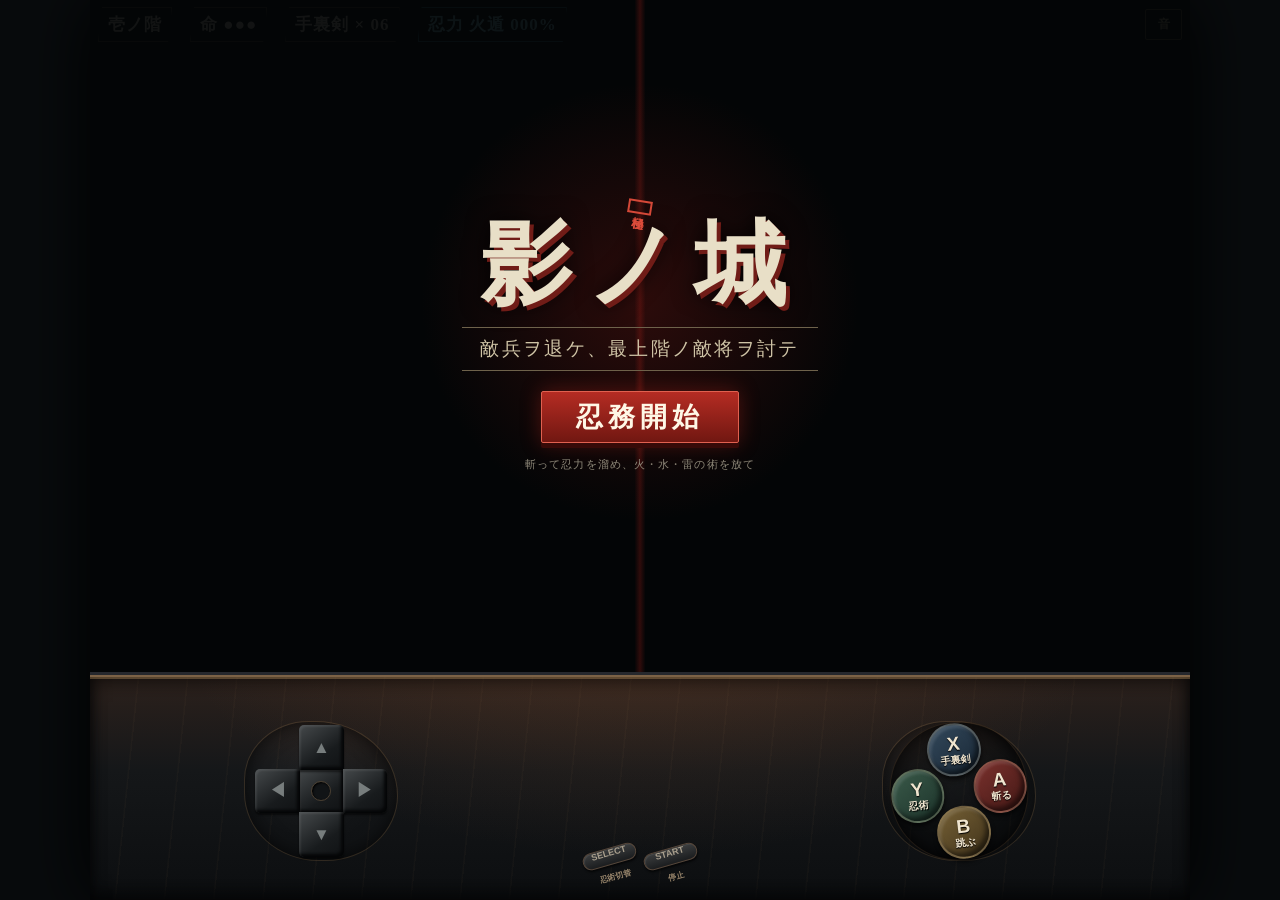
==== commit 9a58caf0: "update 033-nekubi 2026-08-17 19:40" ====
--- a/index.html
+++ b/index.html
@@ -23,13 +23,14 @@
         <h1 id="title">影ノ城</h1>
         <p id="mission">敵兵ヲ退ケ、最上階ノ敵将ヲ討テ</p>
         <button id="startBtn" type="button">忍務開始</button>
-        <p class="start-guide">斬・手裏剣・隠れ身を使い分けよ</p>
+        <p class="start-guide">斬って忍力を溜め、火・水・雷の術を放て</p>
       </div>
       <canvas id="gameCanvas" width="800" height="600"></canvas>
       <div id="hud">
         <span id="stageLabel">壱ノ階</span>
         <span id="lifeLabel">命 ●●●</span>
         <span id="weaponLabel">手裏剣 × 06</span>
+        <span id="jutsuLabel">忍力 火遁 000%</span>
         <button id="muteBtn" class="utility-btn" type="button" aria-label="音を消す">音</button>
       </div>
       <div id="unified-alert" role="status" aria-live="polite">
@@ -46,19 +47,19 @@
           <button id="btn-left" class="pad-btn left" type="button" aria-label="左へ移動">◀</button>
           <span class="pad-center"></span>
           <button id="btn-right" class="pad-btn right" type="button" aria-label="右へ移動">▶</button>
-          <button id="btn-down" class="pad-btn down" type="button" aria-label="しゃがむ">▼</button>
+          <button id="btn-down" class="pad-btn down" type="button" aria-label="隠れ身">▼</button>
         </div>
       </div>
 
       <div id="center-controls">
-        <button id="selectBtn" class="pill-btn" type="button">SELECT<small>案内</small></button>
+        <button id="selectBtn" class="pill-btn" type="button">SELECT<small>忍術切替</small></button>
         <button id="startPauseBtn" class="pill-btn" type="button">START<small>停止</small></button>
       </div>
 
       <div class="controller-grip right-grip">
         <div id="actions" aria-label="アクションボタン">
           <button id="btn-x" class="action-btn x-btn" type="button"><b>X</b><small>手裏剣</small></button>
-          <button id="btn-y" class="action-btn y-btn" type="button"><b>Y</b><small>隠れる</small></button>
+          <button id="btn-y" class="action-btn y-btn" type="button"><b>Y</b><small>忍術</small></button>
           <button id="btn-a" class="action-btn a-btn" type="button"><b>A</b><small>斬る</small></button>
           <button id="btn-b" class="action-btn b-btn" type="button"><b>B</b><small>跳ぶ</small></button>
         </div>
--- a/style.css
+++ b/style.css
@@ -99,6 +99,17 @@
 #weaponLabel.empty {
   color: #777;
   border-color: #633;
+}
+
+#jutsuLabel {
+  color: #9feaff;
+  border-color: rgba(87, 205, 231, .58) !important;
+}
+
+#jutsuLabel.ready {
+  color: #fff2a8;
+  box-shadow: 0 0 14px rgba(255, 209, 75, .38);
+  animation: jutsu-ready .8s ease-in-out infinite alternate;
 }
 
 .utility-btn {
@@ -451,6 +462,16 @@
   100% { opacity: 0; transform: rotate(-7deg) scale(.7) translateY(-20px); }
 }
 
+@keyframes jutsu-ready {
+  to { filter: brightness(1.38); transform: translateY(-1px); }
+}
+
+@media (max-width: 620px) {
+  #hud { flex-wrap: wrap; gap: 3px; }
+  #hud > span { padding: 3px 6px; }
+  #jutsuLabel { order: 5; }
+}
+
 @media (orientation: landscape) and (max-height: 520px) {
   #game-shell { grid-template-rows: 75% 25%; }
   #title { font-size: 42px; }
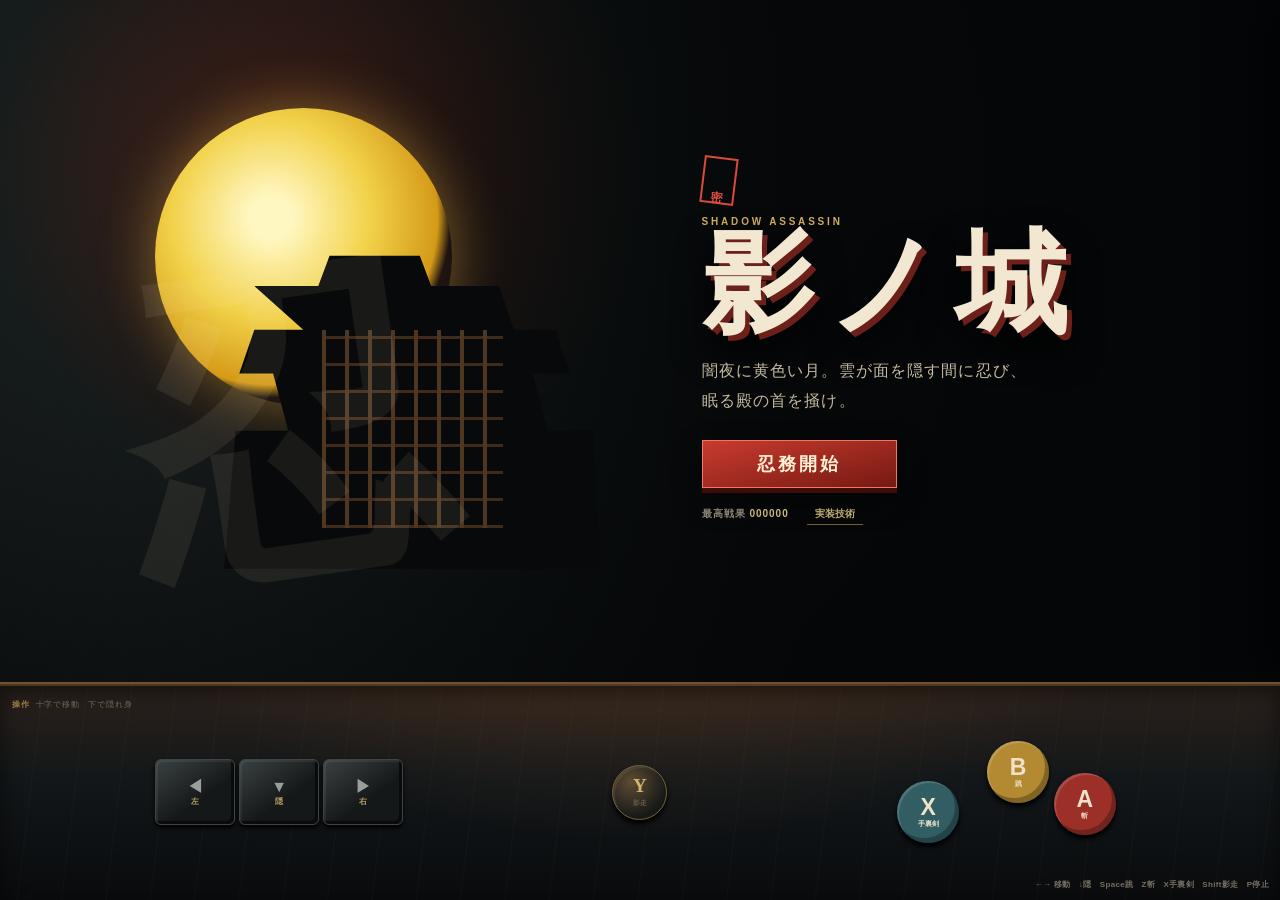
==== commit 65c8939b: "update 033-nekubi 2026-08-20 19:45" ====
--- a/index.html
+++ b/index.html
@@ -2,14 +2,14 @@
 <html lang="ja">
 <head>
   <meta charset="utf-8">
-  <meta name="viewport" content="width=device-width, initial-scale=1, maximum-scale=1, user-scalable=no, viewport-fit=cover">
+  <meta name="viewport" content="width=device-width, initial-scale=1.0, maximum-scale=1.0, user-scalable=no, viewport-fit=cover">
   <meta name="theme-color" content="#080b0d">
   <meta name="mobile-web-app-capable" content="yes">
   <meta name="apple-mobile-web-app-capable" content="yes">
   <meta name="apple-mobile-web-app-status-bar-style" content="black-translucent">
   <meta name="format-detection" content="telephone=no">
   <meta property="og:title" content="影ノ城・忍殺行">
-  <meta property="og:description" content="斬撃・手裏剣・隠れ身を駆使して城を駆け上がる忍者アクション">
+  <meta property="og:description" content="眠る殿の首を掻くため、五層の城を影で駆け上がる忍者アクション">
   <meta property="og:url" content="https://titan11111.github.io/033-nekubi/">
   <meta property="og:type" content="website">
   <title>影ノ城・忍殺行</title>
@@ -17,68 +17,127 @@
 </head>
 <body>
   <main id="game-shell">
-    <section id="action-panel" aria-label="アクション画面">
-      <div id="overlay">
-        <p class="seal">極秘</p>
-        <h1 id="title">影ノ城</h1>
-        <p id="mission">敵兵ヲ退ケ、最上階ノ敵将ヲ討テ</p>
-        <button id="startBtn" type="button">忍務開始</button>
-        <p class="start-guide">斬って忍力を溜め、火・水・雷の術を放て</p>
-      </div>
-      <canvas id="gameCanvas" width="800" height="600"></canvas>
-      <div id="hud">
-        <span id="stageLabel">壱ノ階</span>
-        <span id="lifeLabel">命 ●●●</span>
-        <span id="weaponLabel">手裏剣 × 06</span>
-        <span id="jutsuLabel">忍力 火遁 000%</span>
-        <button id="muteBtn" class="utility-btn" type="button" aria-label="音を消す">音</button>
-      </div>
-      <div id="unified-alert" role="status" aria-live="polite">
-        <strong id="alert-title">忍務</strong>
-        <span id="alert-text">敵を討ち、光る扉へ向かえ</span>
-      </div>
-      <div id="combo" aria-hidden="true"></div>
-    </section>
-
-    <section id="control-panel" aria-label="スーパーファミコン型操作盤">
-      <div class="controller-grip left-grip">
-        <div id="dpad" aria-label="方向キー">
-          <button id="btn-up" class="pad-btn up" type="button" aria-label="上・扉に入る">▲</button>
-          <button id="btn-left" class="pad-btn left" type="button" aria-label="左へ移動">◀</button>
-          <span class="pad-center"></span>
-          <button id="btn-right" class="pad-btn right" type="button" aria-label="右へ移動">▶</button>
-          <button id="btn-down" class="pad-btn down" type="button" aria-label="隠れ身">▼</button>
+    <section id="game-view" aria-label="アクション画面">
+      <div id="title-screen" class="screen-layer">
+        <div class="title-art" aria-hidden="true">
+          <div class="moon"></div>
+          <div class="keep"></div>
+          <span class="ninja-mark">忍</span>
+        </div>
+        <div class="title-copy">
+          <span class="seal">密</span>
+          <p class="overline">SHADOW ASSASSIN</p>
+          <h1>影ノ城</h1>
+          <p class="title-sub">闇夜に黄色い月。雲が面を隠す間に忍び、<br>眠る殿の首を掻け。</p>
+          <button id="startBtn" class="primary-button game-btn" type="button">忍務開始</button>
+          <div class="title-meta">
+            <span>最高戦果 <b id="highScoreText">000000</b></span>
+            <button id="techBtn" class="game-btn" type="button">実装技術</button>
+          </div>
         </div>
       </div>
 
-      <div id="center-controls">
-        <button id="selectBtn" class="pill-btn" type="button">SELECT<small>忍術切替</small></button>
-        <button id="startPauseBtn" class="pill-btn" type="button">START<small>停止</small></button>
+      <canvas id="gameCanvas" width="1280" height="720" aria-label="ゲーム画面"></canvas>
+
+      <div id="hud">
+        <div class="hud-block stage-block">
+          <span class="eyebrow">階層</span>
+          <strong id="stageNumber">第一層</strong>
+          <span id="stageName">荒野と城の入口</span>
+        </div>
+        <div class="hud-block meters">
+          <div class="meter-row">
+            <span>命</span>
+            <i id="healthMeter"><b></b></i>
+            <em id="healthText">4</em>
+          </div>
+          <div class="meter-row shadow">
+            <span>影</span>
+            <i id="shadowMeter"><b></b></i>
+            <em id="shadowText">100</em>
+          </div>
+        </div>
+        <div class="hud-block mission-block">
+          <span class="eyebrow">任務</span>
+          <strong id="objectiveText">密書を奪還せよ</strong>
+          <span id="objectiveCount">0 / 2　手裏剣 7</span>
+        </div>
+        <button id="muteBtn" class="utility-button game-btn" type="button" aria-label="音を消す">音</button>
+        <button id="fullscreenBtn" class="utility-button game-btn" type="button" aria-label="全画面">全</button>
       </div>
 
-      <div class="controller-grip right-grip">
-        <div id="actions" aria-label="アクションボタン">
-          <button id="btn-x" class="action-btn x-btn" type="button"><b>X</b><small>手裏剣</small></button>
-          <button id="btn-y" class="action-btn y-btn" type="button"><b>Y</b><small>忍術</small></button>
-          <button id="btn-a" class="action-btn a-btn" type="button"><b>A</b><small>斬る</small></button>
-          <button id="btn-b" class="action-btn b-btn" type="button"><b>B</b><small>跳ぶ</small></button>
+      <nav id="stage-route" aria-label="階層">
+        <div class="route-node current"><b>1</b><small>荒野</small></div><i></i>
+        <div class="route-node"><b>2</b><small>兵舎</small></div><i></i>
+        <div class="route-node"><b>3</b><small>石垣</small></div><i></i>
+        <div class="route-node"><b>4</b><small>御殿</small></div><i></i>
+        <div class="route-node"><b>5</b><small>天守</small></div>
+      </nav>
+
+      <div id="notice" role="status" aria-live="polite">
+        <strong id="noticeKicker">任務</strong>
+        <span id="noticeText">影に入れ</span>
+      </div>
+
+      <div id="alert-vane">
+        <span>警戒</span>
+        <i><b id="alertFill"></b></i>
+        <em id="alertText">平静</em>
+      </div>
+
+      <button id="pauseBtn" class="pause-button game-btn" type="button" aria-label="一時停止">止</button>
+
+      <div id="pause-layer" class="hidden">
+        <strong>静止</strong>
+        <span>画面を触れて再開</span>
+      </div>
+
+      <div id="result-screen" class="screen-layer hidden">
+        <div class="result-card">
+          <p class="overline" id="resultKicker">LAYER COMPLETE</p>
+          <h2 id="resultTitle">突破</h2>
+          <p id="resultBody">次の階層へ進め。</p>
+          <div class="result-stats">
+            <span>戦果 <b id="resultScore">000000</b></span>
+            <span>連撃 <b id="resultCombo">0</b></span>
+          </div>
+          <button id="nextBtn" class="primary-button game-btn" type="button">次の階層へ</button>
         </div>
       </div>
+
+      <aside id="tech-panel" aria-hidden="true">
+        <div class="tech-head">
+          <div>
+            <span>WEB TECH</span>
+            <h2>実装した技術</h2>
+          </div>
+          <button id="techClose" class="game-btn" type="button" aria-label="閉じる">×</button>
+        </div>
+        <ol id="techList"></ol>
+      </aside>
+    </section>
+
+    <section id="controls" aria-label="操作盤">
+      <p class="control-text"><b>操作</b>十字で移動　下で隠れ身</p>
+      <div class="dpad">
+        <button id="btn-left" class="game-btn" type="button" aria-label="左へ移動">◀<small>左</small></button>
+        <button id="btn-down" class="game-btn" type="button" aria-label="隠れ身">▼<small>隠</small></button>
+        <button id="btn-right" class="game-btn" type="button" aria-label="右へ移動">▶<small>右</small></button>
+      </div>
+      <div class="center-controls">
+        <button id="btn-dash" class="game-btn" type="button" aria-label="影走り"><b>Y</b><small>影走</small></button>
+      </div>
+      <div class="action-buttons">
+        <button id="btn-slash" class="action-a game-btn" type="button"><b>A</b><small>斬</small></button>
+        <button id="btn-jump" class="action-b game-btn" type="button"><b>B</b><small>跳</small></button>
+        <button id="btn-throw" class="action-x game-btn" type="button"><b>X</b><small>手裏剣</small></button>
+      </div>
+      <p class="keyboard-help">←→ 移動　↓隠　Space跳　Z斬　X手裏剣　Shift影走　P停止</p>
     </section>
   </main>
 
-  <svg class="svg-defs" aria-hidden="true">
-    <defs>
-      <filter id="ink-rough">
-        <feTurbulence type="fractalNoise" baseFrequency=".025" numOctaves="2" seed="8" result="noise"/>
-        <feDisplacementMap in="SourceGraphic" in2="noise" scale="5"/>
-      </filter>
-      <symbol id="shuriken-mark" viewBox="-20 -20 40 40">
-        <path d="M0-19 5-5 19 0 5 5 0 19-5 5-19 0-5-5Z" fill="currentColor"/>
-        <circle r="3.5" fill="#15171b"/>
-      </symbol>
-    </defs>
-  </svg>
+  <audio id="stealthBgm" src="audio/kokoro-game.mp3" loop preload="auto"></audio>
+  <audio id="battleBgm" src="audio/nekugi-game.mp3" loop preload="auto"></audio>
   <script src="script.js"></script>
 </body>
 </html>
--- a/style.css
+++ b/style.css
@@ -1,16 +1,18 @@
 :root {
-  --ink: #080b0d;
-  --paper: #e8dfc7;
-  --vermilion: #ba2a23;
-  --gold: #c9a75c;
-  --lacquer: #17191b;
-  --lacquer-light: #292b2d;
-  --iron: #42464a;
-  --wood: #34261f;
-  --wood-light: #52372a;
+  color-scheme: dark;
+  --ink: #07090a;
+  --paper: #eee2c8;
+  --paper-dim: #afa58f;
+  --vermilion: #c73327;
+  --gold: #d7ae59;
+  --jade: #78c7aa;
+  --panel: rgba(8, 11, 12, .78);
+  --display: "Yuji Syuku", "Hiragino Mincho ProN", "Yu Mincho", serif;
+  --body: "Hiragino Mincho ProN", "Yu Mincho", "Noto Serif JP", serif;
+  --safe-top: env(safe-area-inset-top, 0px);
+  --safe-right: env(safe-area-inset-right, 0px);
   --safe-bottom: env(safe-area-inset-bottom, 0px);
-  --display-font: "Yuji Syuku", "Hiragino Mincho ProN", "Yu Mincho", serif;
-  --body-font: "Hiragino Mincho ProN", "Yu Mincho", "Noto Serif JP", serif;
+  --safe-left: env(safe-area-inset-left, 0px);
 }
 
 *, *::before, *::after {
@@ -19,17 +21,12 @@
   -webkit-touch-callout: none;
   -webkit-user-select: none;
   user-select: none;
-  -webkit-user-drag: none;
   touch-action: none;
 }
 
-::selection {
-  color: inherit;
-  background: transparent;
-}
-
-html,
-body {
+::selection { background: transparent; color: inherit; }
+
+html, body {
   position: fixed;
   inset: 0;
   width: 100%;
@@ -38,458 +35,323 @@
   margin: 0;
   overflow: hidden;
   overscroll-behavior: none;
-  background: var(--ink);
+  background: #030405;
   color: var(--paper);
-  font-family: var(--body-font);
-}
-
-button {
-  font: inherit;
-  cursor: pointer;
-}
+  font-family: var(--body);
+}
+
+button { border: 0; color: inherit; font: inherit; cursor: pointer; }
+button:focus-visible { outline: 2px solid #fff2aa; outline-offset: 3px; }
 
 #game-shell {
   display: grid;
-  grid-template-rows: 75% 25%;
+  grid-template-rows: minmax(0, 76fr) minmax(132px, 24fr);
   width: 100vw;
   height: 100dvh;
-  background: #050708;
-}
-
-#action-panel {
+  background: #07090a;
+}
+
+#game-view {
   position: relative;
   min-height: 0;
   overflow: hidden;
-  border-bottom: 3px solid #26282d;
+  border-bottom: 2px solid #76502c;
+  background: #0c1012;
+  isolation: isolate;
+}
+
+#game-view::after {
+  content: "";
+  position: absolute;
+  z-index: 2;
+  inset: 0;
+  pointer-events: none;
   background:
-    radial-gradient(circle at 70% 18%, rgba(235, 220, 160, .08), transparent 22%),
-    #06090b;
-}
-
-#gameCanvas {
-  display: block;
-  width: 100%;
-  height: 100%;
-  background: #06090b;
-}
+    linear-gradient(90deg, rgba(255,255,255,.022) 1px, transparent 1px) 0 0 / 5px 100%,
+    repeating-linear-gradient(0deg, transparent 0 3px, rgba(0,0,0,.08) 4px);
+  mix-blend-mode: soft-light;
+}
+
+#gameCanvas { display: block; width: 100%; height: 100%; background: #101719; }
 
 #hud {
   position: absolute;
-  z-index: 5;
-  top: max(7px, env(safe-area-inset-top));
-  left: max(8px, env(safe-area-inset-left));
-  right: max(8px, env(safe-area-inset-right));
+  z-index: 8;
+  top: max(8px, var(--safe-top));
+  left: max(9px, var(--safe-left));
+  right: max(9px, var(--safe-right));
+  display: flex;
+  align-items: flex-start;
+  gap: 8px;
+  pointer-events: none;
+}
+
+.hud-block {
+  min-height: 44px;
+  padding: 7px 11px;
+  border: 1px solid rgba(213, 183, 119, .34);
+  border-left: 3px solid var(--gold);
+  background: linear-gradient(110deg, rgba(4,6,7,.91), rgba(10,14,15,.7));
+  box-shadow: 0 7px 18px rgba(0,0,0,.26), inset 0 1px rgba(255,255,255,.04);
+  backdrop-filter: blur(8px);
+  clip-path: polygon(0 0, calc(100% - 7px) 0, 100% 7px, 100% 100%, 0 100%);
+}
+
+.stage-block { min-width: 168px; }
+.hud-block strong { display: block; font-size: clamp(12px, 1.7vw, 17px); letter-spacing: .08em; white-space: nowrap; }
+.eyebrow { display: block; margin-bottom: 2px; color: var(--gold); font: 700 9px/1.2 var(--body); letter-spacing: .18em; text-transform: uppercase; }
+.meters { width: min(242px, 25vw); min-width: 160px; }
+.meter-row { display: grid; grid-template-columns: 22px 1fr 24px; align-items: center; gap: 6px; height: 15px; font: 700 10px/1 sans-serif; }
+.meter-row i { height: 5px; overflow: hidden; background: #271917; box-shadow: inset 0 1px 2px #000; }
+.meter-row i b { display: block; width: 100%; height: 100%; background: linear-gradient(90deg, #92251d, #e35a3d); transform-origin: left; transition: transform .18s; }
+.meter-row.shadow i b { background: linear-gradient(90deg, #2d6860, #8de0bd); }
+.meter-row em { color: #d8ccb2; font-style: normal; text-align: right; }
+.mission-block { min-width: 195px; margin-left: auto; }
+.mission-block #objectiveCount { display: block; margin-top: 2px; color: #9be7cf; font: 700 10px/1 sans-serif; }
+
+.game-btn {
+  transition: transform .08s ease, opacity .08s ease, filter .08s ease;
+  touch-action: manipulation;
+}
+.game-btn:active,
+.game-btn.is-pressed {
+  transform: scale(.92);
+  opacity: .88;
+}
+.dpad .game-btn,
+.action-buttons .game-btn,
+#btn-dash.game-btn,
+.primary-button {
+  min-height: 48px;
+}
+.utility-button, .pause-button {
+  position: relative;
+  z-index: 10;
+  display: grid;
+  place-items: center;
+  width: 37px;
+  min-width: 37px;
+  height: 37px;
+  border: 1px solid rgba(215,174,89,.5);
+  background: rgba(8,10,11,.82);
+  color: #dbc99f;
+  pointer-events: auto;
+}
+
+.pause-button { position: absolute; right: max(10px, var(--safe-right)); bottom: 12px; }
+
+#stage-route {
+  position: absolute;
+  z-index: 7;
+  top: max(69px, calc(var(--safe-top) + 62px));
+  left: max(12px, var(--safe-left));
   display: flex;
   align-items: center;
-  gap: clamp(6px, 2vw, 18px);
-  color: #f2ead4;
-  font-weight: 700;
-  font-size: clamp(11px, 2.7vw, 17px);
-  letter-spacing: .06em;
-  text-shadow: 0 2px 2px #000;
-}
-
-#hud > span {
-  padding: 5px 9px;
-  border: 1px solid rgba(211, 182, 113, .42);
-  background: rgba(3, 5, 7, .72);
-  clip-path: polygon(4px 0, 100% 0, calc(100% - 4px) 100%, 0 100%);
-}
-
-#weaponLabel.empty {
-  color: #777;
-  border-color: #633;
-}
-
-#jutsuLabel {
-  color: #9feaff;
-  border-color: rgba(87, 205, 231, .58) !important;
-}
-
-#jutsuLabel.ready {
-  color: #fff2a8;
-  box-shadow: 0 0 14px rgba(255, 209, 75, .38);
-  animation: jutsu-ready .8s ease-in-out infinite alternate;
-}
-
-.utility-btn {
-  width: 37px;
-  height: 31px;
-  margin-left: auto;
-  padding: 0;
-  border: 1px solid #796a4a;
-  border-radius: 2px;
-  background: rgba(12, 13, 15, .8);
-  color: #d9c99e;
-  font-size: 12px;
-}
-
-#unified-alert {
-  position: absolute;
-  z-index: 6;
-  top: clamp(46px, 8vh, 64px);
+  gap: 3px;
+  filter: drop-shadow(0 3px 6px #000);
+}
+
+.route-node { display: grid; grid-template-columns: 20px auto; align-items: center; gap: 4px; opacity: .38; transition: opacity .25s, transform .25s; }
+.route-node b { display: grid; place-items: center; width: 20px; height: 20px; border: 1px solid #b99958; border-radius: 50%; background: #101315; color: #dec786; font-size: 10px; }
+.route-node small { display: none; color: #dfd4bc; font-size: 9px; white-space: nowrap; }
+.route-node.current { opacity: 1; transform: scale(1.07); }
+.route-node.current small { display: block; }
+.route-node.done { opacity: .76; }
+#stage-route > i { width: 12px; height: 1px; background: #8a754a; opacity: .45; }
+
+#notice {
+  position: absolute;
+  z-index: 12;
+  top: 22%;
   left: 50%;
   display: flex;
   align-items: stretch;
-  max-width: min(86vw, 510px);
-  transform: translate(-50%, -150%);
-  opacity: 0;
-  filter: drop-shadow(0 5px 5px #000);
-  transition: transform .22s ease-out, opacity .18s;
-  pointer-events: none;
-}
-
-#unified-alert.show {
-  transform: translate(-50%, 0);
-  opacity: 1;
-}
-
-#alert-title {
-  display: grid;
-  place-items: center;
-  min-width: 58px;
-  padding: 7px 10px;
-  background: var(--vermilion);
-  color: #fff8e6;
-  font-family: var(--display-font);
-  font-size: 16px;
-  letter-spacing: .15em;
-}
-
-#alert-text {
-  padding: 8px 14px;
-  border: 1px solid #886e3e;
-  background: rgba(9, 10, 10, .92);
-  color: #eee4c8;
-  font-size: clamp(12px, 3vw, 16px);
-  white-space: nowrap;
-}
-
-#combo {
-  position: absolute;
-  z-index: 7;
-  right: 5%;
-  top: 25%;
-  color: #fff2b6;
-  font: 900 clamp(30px, 11vw, 74px)/1 var(--display-font);
-  text-shadow: 4px 4px 0 #82170f, 0 0 20px #f00;
-  transform: rotate(-7deg) scale(0);
+  max-width: 84vw;
+  transform: translate(-50%, -30px);
   opacity: 0;
   pointer-events: none;
 }
 
-#combo.pop {
-  animation: combo-pop .42s cubic-bezier(.18, .8, .2, 1);
-}
-
-#overlay {
+#notice.show { animation: notice-in 2.25s ease both; }
+#noticeKicker { display: grid; place-items: center; padding: 9px 12px; background: var(--vermilion); color: #fff5db; font: 700 12px/1 var(--display); letter-spacing: .12em; }
+#noticeText { padding: 10px 16px; border: 1px solid #8b6f3f; background: rgba(6,8,9,.92); color: #f0e5cb; font-size: clamp(12px, 2.6vw, 16px); white-space: nowrap; }
+
+#alert-vane {
+  position: absolute;
+  z-index: 7;
+  left: max(12px, var(--safe-left));
+  bottom: 12px;
+  display: grid;
+  grid-template-columns: auto min(170px, 27vw) 38px;
+  align-items: center;
+  gap: 7px;
+  padding: 7px 9px;
+  border: 1px solid rgba(232, 199, 129, .25);
+  background: rgba(5,7,8,.7);
+  font: 700 9px/1 sans-serif;
+  letter-spacing: .08em;
+}
+#alert-vane > i { width: 100%; height: 4px; overflow: hidden; background: #251312; }
+#alert-vane > i b { display: block; width: 100%; height: 100%; background: linear-gradient(90deg, #b88136, #df2e24); transform: scaleX(0); transform-origin: left; }
+#alert-vane em { color: #d8b87a; font-style: normal; }
+
+.screen-layer {
   position: absolute;
   z-index: 20;
   inset: 0;
-  display: flex;
-  flex-direction: column;
-  align-items: center;
-  justify-content: center;
-  padding: 20px;
+  display: grid;
+  grid-template-columns: 1.1fr .9fr;
+  place-items: center;
+  padding: max(20px, var(--safe-top)) max(24px, var(--safe-right)) max(20px, var(--safe-bottom)) max(24px, var(--safe-left));
   background:
-    linear-gradient(90deg, transparent 49.5%, rgba(189, 36, 28, .24) 50%, transparent 50.5%),
-    radial-gradient(circle at 50% 45%, rgba(85, 18, 15, .5), transparent 33%),
-    rgba(4, 6, 7, .94);
-  text-align: center;
-}
-
-#overlay.hidden {
-  display: none;
-}
-
-.seal {
-  margin: 0 0 3px;
-  padding: 5px 4px;
-  border: 2px solid #d44838;
-  color: #dc4c3b;
-  font: 700 12px/1 var(--display-font);
-  writing-mode: vertical-rl;
-  transform: rotate(9deg);
-}
-
-#title {
-  margin: 2px 0 8px;
-  color: #e8dfc7;
-  font: 800 clamp(45px, 12vw, 92px)/1 var(--display-font);
-  letter-spacing: .15em;
-  text-shadow: 4px 4px 0 #701c17, 0 0 22px #000;
-}
-
-#mission {
-  margin: 8px 0 20px;
-  padding: 8px 18px;
-  border-block: 1px solid #6e624b;
-  color: #cfc4a6;
-  font-size: clamp(13px, 3.3vw, 19px);
-  letter-spacing: .12em;
-}
-
-#startBtn {
-  min-width: 190px;
-  min-height: 52px;
-  padding: 10px 34px;
-  border: 1px solid #e06150;
-  border-radius: 2px;
-  background: linear-gradient(#b52c23, #711711);
-  color: #fff7e6;
-  box-shadow: 0 5px 0 #370a08, 0 0 20px rgba(194, 40, 30, .35);
-  font: 700 clamp(18px, 5vw, 27px)/1 var(--display-font);
-  letter-spacing: .18em;
-  transition: transform .07s, filter .07s, box-shadow .07s;
-}
-
-#startBtn:active,
-#startBtn.is-pressed {
-  transform: translateY(4px) scale(.97);
-  filter: brightness(1.25);
-  box-shadow: 0 1px 0 #370a08;
-}
-
-.start-guide {
-  margin: 14px 0 0;
-  color: #8e8879;
-  font-size: 11px;
-  letter-spacing: .1em;
-}
-
-#control-panel {
+    linear-gradient(90deg, rgba(4,6,7,.32), rgba(4,6,7,.94) 62%),
+    radial-gradient(circle at 25% 25%, #853727 0, #202726 30%, #07090a 70%);
+}
+.screen-layer.hidden { display: none; }
+
+.title-art { position: relative; width: min(55vh, 42vw); aspect-ratio: 1; }
+.title-art .moon { position: absolute; top: 3%; left: 8%; width: 60%; aspect-ratio: 1; border-radius: 50%; background: radial-gradient(circle at 39% 37%, #fff7c2 0 8%, #f2d24a 38%, #d49a18 64%, transparent 69%); box-shadow: 0 0 55px rgba(242, 196, 64, .42); }
+.title-art .keep { position: absolute; right: 2%; bottom: 4%; width: 76%; height: 68%; background: #07090a; clip-path: polygon(8% 16%,25% 16%,28% 7%,52% 7%,55% 16%,73% 16%,77% 29%,88% 29%,92% 42%,82% 42%,86% 59%,98% 59%,100% 100%,0 100%,3% 59%,17% 59%,13% 42%,4% 42%,8% 29%,21% 29%); filter: drop-shadow(0 6px 0 #32150f); }
+.title-art .keep::after { content: ""; position: absolute; inset: 29% 26% 12%; background: repeating-linear-gradient(90deg, #ab713e 0 4px, transparent 4px 23px), repeating-linear-gradient(0deg, #8b5631 0 3px, transparent 3px 27px); opacity: .43; }
+.ninja-mark { position: absolute; left: 2%; bottom: 0; color: rgba(240,225,190,.08); font: 900 min(36vh, 30vw)/1 var(--display); transform: rotate(-8deg); }
+
+.title-copy { position: relative; z-index: 2; max-width: 540px; justify-self: start; }
+.seal { display: inline-grid; place-items: center; width: 34px; height: 47px; margin: 0 0 9px; border: 2px solid #db4938; color: #e4503f; font: 800 12px/1 var(--display); writing-mode: vertical-rl; transform: rotate(7deg); }
+.overline { margin: 0 0 5px; color: #d4ae63; font: 700 10px/1 sans-serif; letter-spacing: .28em; }
+.title-copy h1 { margin: 0; color: #f2e8d1; font: 900 clamp(54px, 10vw, 112px)/.94 var(--display); letter-spacing: .12em; text-shadow: 5px 5px 0 #6d201a, 0 18px 35px #000; }
+.title-sub { margin: 18px 0 23px; color: #c4b9a1; font-size: clamp(12px, 1.5vw, 16px); line-height: 1.9; letter-spacing: .07em; }
+.primary-button { min-width: 195px; padding: 14px 30px; border: 1px solid #ed7962; background: linear-gradient(165deg, #c83b2f, #761912); color: #fff1d4; box-shadow: 0 5px 0 #3d0b08, 0 12px 30px rgba(0,0,0,.4); font: 800 18px/1 var(--display); letter-spacing: .18em; transition: transform .08s, filter .08s; }
+.primary-button:active { transform: translateY(4px); filter: brightness(1.2); box-shadow: 0 1px 0 #3d0b08; }
+.title-meta { display: flex; align-items: center; gap: 18px; margin-top: 16px; color: #8e8779; font: 700 10px/1 sans-serif; letter-spacing: .1em; }
+.title-meta b { color: #c9b47d; }
+#techBtn { padding: 5px 8px; border-bottom: 1px solid #725b35; background: transparent; color: #bda873; font-size: 10px; pointer-events: auto; }
+
+#result-screen { grid-template-columns: 1fr; background: radial-gradient(circle at 50% 40%, rgba(112,42,29,.7), rgba(5,7,8,.96) 60%); }
+.result-card { width: min(570px, 90vw); padding: clamp(24px, 5vw, 50px); border: 1px solid #8d6b39; background: rgba(7,9,10,.84); text-align: center; box-shadow: 0 30px 90px #000; }
+.result-card h2 { margin: 8px 0 13px; font: 900 clamp(38px, 8vw, 76px)/1 var(--display); letter-spacing: .1em; }
+.result-card > p:not(.overline) { color: #bcb29c; line-height: 1.8; }
+.result-stats { display: flex; justify-content: center; gap: 28px; margin: 20px 0; color: #a79b83; font-size: 12px; }
+.result-stats b { color: #f1d994; font-size: 20px; }
+
+#tech-panel {
+  position: absolute;
+  z-index: 30;
+  top: 0;
+  right: 0;
+  width: min(430px, 92vw);
+  height: 100%;
+  padding: max(22px, var(--safe-top)) max(24px, var(--safe-right)) max(20px, var(--safe-bottom)) 25px;
+  overflow: auto;
+  background: rgba(7,10,11,.97);
+  border-left: 1px solid #71582e;
+  box-shadow: -22px 0 65px #000;
+  transform: translateX(105%);
+  transition: transform .28s cubic-bezier(.2,.75,.2,1);
+}
+#tech-panel.open { transform: translateX(0); }
+.tech-head { display: flex; align-items: flex-start; justify-content: space-between; }
+.tech-head span { color: #b99854; font: 700 9px/1 sans-serif; letter-spacing: .25em; }
+.tech-head h2 { margin: 5px 0 12px; font: 800 26px/1.1 var(--display); }
+#techClose { width: 37px; height: 37px; border: 1px solid #6a593c; background: #151819; font-size: 22px; }
+#techList { margin: 8px 0; padding: 0; list-style: none; counter-reset: tech; }
+#techList li { counter-increment: tech; position: relative; margin: 0; padding: 10px 8px 10px 42px; border-top: 1px solid rgba(220,189,119,.15); color: #bcb39f; font-size: 11px; line-height: 1.55; }
+#techList li::before { content: counter(tech, decimal-leading-zero); position: absolute; top: 10px; left: 3px; color: #d34232; font: 800 12px/1 sans-serif; }
+#techList strong { display: block; color: #eadfc7; font-size: 12px; letter-spacing: .05em; }
+#techList .available { color: #86d1b4; }
+#techList .fallback { color: #cfac6a; }
+
+#pause-layer { position: absolute; z-index: 17; inset: 0; display: grid; place-content: center; gap: 8px; background: rgba(3,5,6,.76); text-align: center; backdrop-filter: blur(5px); }
+#pause-layer.hidden { display: none; }
+#pause-layer strong { font: 800 clamp(35px, 8vw, 70px)/1 var(--display); letter-spacing: .15em; }
+#pause-layer span { color: #b6ac98; font-size: 12px; }
+
+#controls {
   position: relative;
   display: grid;
-  grid-template-columns: minmax(122px, 1fr) minmax(62px, .42fr) minmax(145px, 1fr);
+  grid-template-columns: minmax(170px, 1fr) minmax(70px, .34fr) minmax(220px, 1fr);
   align-items: center;
   min-height: 0;
-  padding:
-    clamp(4px, 1vh, 9px)
-    max(7px, env(safe-area-inset-right))
-    max(4px, var(--safe-bottom))
-    max(7px, env(safe-area-inset-left));
+  padding: 5px max(10px, var(--safe-right)) max(5px, var(--safe-bottom)) max(10px, var(--safe-left));
   overflow: hidden;
-  border-top: 2px solid #7c6246;
   background:
-    repeating-linear-gradient(96deg, transparent 0 47px, rgba(195,146,91,.035) 48px 49px),
-    radial-gradient(ellipse at 50% -30%, rgba(137,83,50,.28), transparent 60%),
-    linear-gradient(180deg, #2c211c, #151719 42%, #0c0e10);
-  box-shadow:
-    inset 0 2px 0 rgba(221,175,113,.32),
-    inset 0 7px 16px rgba(0,0,0,.45),
-    inset 0 -8px 15px #050607;
-}
-
-.controller-grip {
-  position: relative;
-  display: grid;
-  place-items: center;
-  min-width: 0;
-  height: 100%;
-}
-
-.controller-grip::before {
-  content: "";
-  position: absolute;
-  width: min(25vh, 154px);
-  height: min(22vh, 140px);
-  max-width: 36vw;
-  top: 50%;
-  left: 50%;
-  border: 1px solid rgba(162, 121, 76, .23);
-  border-radius: 44% 56% 49% 51%;
-  background: radial-gradient(circle at 42% 35%, rgba(255,255,255,.035), transparent 62%);
-  box-shadow: inset 0 0 18px rgba(0,0,0,.65);
-  transform: translate(-50%, -50%);
-  pointer-events: none;
-}
-
-#dpad {
-  position: relative;
-  width: min(21vh, 132px);
-  height: min(21vh, 132px);
-  max-width: 31vw;
-  max-height: calc(25dvh - var(--safe-bottom) - 8px);
-}
-
-.pad-btn,
-.pad-center {
-  position: absolute;
-  width: 34%;
-  height: 34%;
-  border: 0;
-  background: linear-gradient(145deg, #45494b, #181b1d 62%, #101214);
-  color: #777d7d;
-  box-shadow:
-    inset 2px 2px 2px rgba(255,255,255,.07),
-    inset -3px -3px 3px #050607,
-    0 2px 2px rgba(0,0,0,.55);
-  font: 700 clamp(10px, 3vw, 17px)/1 sans-serif;
-}
-
-.pad-btn {
-  z-index: 2;
-  transition: transform .06s, filter .06s;
-}
-
-.pad-btn:active,
-.pad-btn.is-pressed {
-  color: #c7b38a;
-  filter: brightness(1.35);
-  transform: scale(.92);
-}
-
-.pad-center {
-  z-index: 1;
-  top: 33%;
-  left: 33%;
-}
-
-.pad-center::after {
-  content: "";
-  position: absolute;
-  inset: 28%;
-  border-radius: 50%;
-  border: 1px solid #4d4234;
-  background: #111416;
-  box-shadow: inset 1px 1px 2px #000;
-}
-
-.pad-btn.up { top: 0; left: 33%; border-radius: 5px 5px 0 0; }
-.pad-btn.left { top: 33%; left: 0; border-radius: 5px 0 0 5px; }
-.pad-btn.right { top: 33%; right: 0; border-radius: 0 5px 5px 0; }
-.pad-btn.down { bottom: 0; left: 33%; border-radius: 0 0 5px 5px; }
-
-#center-controls {
-  display: flex;
-  align-items: flex-end;
-  justify-content: center;
-  gap: 6px;
-  height: 70%;
-  min-width: 0;
-}
-
-.pill-btn {
-  width: clamp(39px, 10vw, 55px);
-  height: 17px;
-  padding: 0;
-  border: 0;
-  border-radius: 9px;
-  border: 1px solid #55463a;
-  background: linear-gradient(#3b3d3e, #1b1d1f);
-  color: #aaa08e;
-  box-shadow: inset 1px 1px 1px rgba(255,255,255,.08), 0 2px 2px #050607;
-  font: 700 clamp(6px, 1.6vw, 9px)/1 sans-serif;
-  transform: rotate(-16deg);
-}
-
-.pill-btn small {
-  display: block;
-  margin-top: 16px;
-  color: #9a876d;
-  font: 700 8px/1 var(--body-font);
-  white-space: nowrap;
-}
-
-.pill-btn:active,
-.pill-btn.is-pressed {
-  transform: rotate(-16deg) scale(.9);
-}
-
-#actions {
-  position: relative;
-  width: min(21vh, 138px);
-  height: min(21vh, 138px);
-  max-width: 34vw;
-  max-height: calc(25dvh - var(--safe-bottom) - 8px);
-  border-radius: 48%;
-  border: 1px solid rgba(143, 105, 67, .18);
-  background: radial-gradient(circle, rgba(0,0,0,.18), rgba(0,0,0,.42));
-  box-shadow: inset 0 0 16px rgba(0,0,0,.55);
-  transform: rotate(-7deg);
-}
-
-.action-btn {
-  position: absolute;
-  display: grid;
-  place-content: center;
-  width: 39%;
-  height: 39%;
-  padding: 0;
-  border: 2px solid rgba(210,190,155,.26);
-  border-radius: 50%;
-  color: #f0e5cf;
-  box-shadow:
-    inset 2px 3px 3px rgba(255,255,255,.12),
-    inset -3px -4px 5px rgba(0,0,0,.52),
-    0 3px 4px rgba(0,0,0,.65);
-  text-shadow: 0 1px 1px #000;
-  transition: transform .06s, filter .06s;
-}
-
-.action-btn b {
-  font: 800 clamp(12px, 3.8vw, 19px)/1 sans-serif;
-}
-
-.action-btn small {
-  margin-top: 2px;
-  font: 700 clamp(7px, 1.9vw, 10px)/1 var(--body-font);
-}
-
-.action-btn:active,
-.action-btn.is-pressed {
-  filter: brightness(1.35);
-  transform: scale(.88);
-  box-shadow: inset 3px 4px 6px rgba(0,0,0,.5);
-}
-
-.x-btn { top: 0; left: 30.5%; background: linear-gradient(145deg, #33485b, #182735); }
-.y-btn { top: 30.5%; left: 0; background: linear-gradient(145deg, #3a5949, #1c332a); }
-.a-btn { top: 30.5%; right: 0; background: linear-gradient(145deg, #7b312d, #421815); }
-.b-btn { bottom: 0; left: 30.5%; background: linear-gradient(145deg, #756035, #40321a); }
-
-.svg-defs {
-  position: absolute;
-  width: 0;
-  height: 0;
-  overflow: hidden;
-}
-
-@keyframes combo-pop {
-  0% { opacity: 0; transform: rotate(-7deg) scale(2); }
-  35% { opacity: 1; transform: rotate(-7deg) scale(1); }
-  75% { opacity: 1; transform: rotate(-7deg) scale(1.08); }
-  100% { opacity: 0; transform: rotate(-7deg) scale(.7) translateY(-20px); }
-}
-
-@keyframes jutsu-ready {
-  to { filter: brightness(1.38); transform: translateY(-1px); }
-}
-
-@media (max-width: 620px) {
-  #hud { flex-wrap: wrap; gap: 3px; }
-  #hud > span { padding: 3px 6px; }
-  #jutsuLabel { order: 5; }
-}
-
-@media (orientation: landscape) and (max-height: 520px) {
-  #game-shell { grid-template-rows: 75% 25%; }
-  #title { font-size: 42px; }
-  #mission { margin: 4px 0 10px; }
-  #startBtn { min-height: 42px; }
-}
-
-@media (min-width: 900px) {
-  #game-shell {
-    width: min(100vw, 1100px);
-    margin: 0 auto;
-    box-shadow: 0 0 70px #000;
-  }
+    radial-gradient(ellipse at 50% -80%, rgba(151,90,45,.32), transparent 60%),
+    repeating-linear-gradient(97deg, transparent 0 42px, rgba(211,158,91,.025) 43px 44px),
+    linear-gradient(#2b211b, #131719 43%, #090b0d);
+  box-shadow: inset 0 2px rgba(232,181,108,.22), inset 0 8px 20px rgba(0,0,0,.5);
+}
+
+.control-text { position: absolute; left: 12px; top: 7px; color: #746a5d; font-size: 8px; letter-spacing: .1em; }
+.control-text b { color: #9b7e4b; margin-right: 6px; }
+.dpad { justify-self: center; display: grid; grid-template-columns: repeat(3, min(15vw, 80px)); gap: 4px; align-items: center; }
+.dpad button { position: relative; height: min(12vh, 66px); border: 1px solid #3f4445; border-radius: 6px; background: linear-gradient(145deg, #3b4142, #151819 60%); color: #989e9b; box-shadow: inset 2px 2px rgba(255,255,255,.06), inset -3px -3px #080a0b, 0 3px 4px #000; font: 800 16px/1 sans-serif; }
+.dpad button small { display: block; margin-top: 3px; color: #b99d68; font: 700 8px/1 var(--body); }
+.center-controls { display: grid; place-items: center; }
+#btn-dash { width: min(9vh, 55px); aspect-ratio: 1; border: 1px solid #766038; border-radius: 50%; background: radial-gradient(circle at 35% 30%, #5d4c31, #171918 70%); box-shadow: inset 2px 2px rgba(255,255,255,.07), 0 4px 5px #000; }
+#btn-dash b { display: block; color: #d1b26f; font: 800 19px/1 var(--display); }
+#btn-dash small { display: block; margin-top: 3px; color: #82755d; font-size: 7px; }
+.action-buttons { justify-self: center; position: relative; width: min(30vw, 230px); height: min(17vh, 102px); }
+.action-buttons button { position: absolute; display: grid; place-content: center; width: min(10vh, 62px); aspect-ratio: 1; border-radius: 50%; box-shadow: inset 2px 2px rgba(255,255,255,.14), inset -4px -5px rgba(0,0,0,.28), 0 4px 5px #000; }
+.action-buttons b { font: 900 clamp(15px, 3.5vw, 23px)/1 sans-serif; }
+.action-buttons small { margin-top: 2px; font: 700 7px/1 var(--body); }
+.action-a { right: 0; top: 31%; background: #9c3029; }
+.action-b { right: 29%; top: 0; background: #b38a32; }
+.action-x { left: 5%; bottom: 0; background: #315d63; }
+.dpad button.is-pressed, .action-buttons button.is-pressed, #btn-dash.is-pressed { transform: translateY(3px) scale(.94); filter: brightness(1.35); box-shadow: inset 2px 3px 5px #000; }
+.keyboard-help { position: absolute; right: 11px; bottom: max(3px, var(--safe-bottom)); color: #777065; font: 700 8px/1 sans-serif; letter-spacing: .04em; }
+
+@keyframes notice-in {
+  0% { opacity: 0; transform: translate(-50%, -28px); }
+  12%, 74% { opacity: 1; transform: translate(-50%, 0); }
+  100% { opacity: 0; transform: translate(-50%, 10px); }
+}
+
+@media (max-width: 760px) {
+  #game-shell { grid-template-rows: minmax(0, 74fr) minmax(128px, 26fr); }
+  .screen-layer { grid-template-columns: .72fr 1.28fr; padding-inline: 14px; }
+  .title-copy h1 { font-size: clamp(45px, 13vw, 72px); }
+  .title-sub { font-size: 10px; margin: 11px 0 15px; }
+  .stage-block { min-width: 122px; }
+  .hud-block { min-height: 39px; padding: 6px 8px; }
+  .hud-block strong { font-size: 10px; }
+  .meters { width: 132px; min-width: 132px; }
+  .mission-block { min-width: 132px; }
+  .mission-block #objectiveText { max-width: 132px; overflow: hidden; text-overflow: ellipsis; }
+  .utility-button { width: 31px; min-width: 31px; height: 31px; font-size: 10px; }
+  #stage-route { top: max(57px, calc(var(--safe-top) + 50px)); }
+  #alert-vane { grid-template-columns: auto min(115px, 25vw) 34px; }
+  .dpad { grid-template-columns: repeat(3, min(14vw, 68px)); }
+  .keyboard-help { display: none; }
+}
+
+@media (max-width: 570px) {
+  #hud { gap: 4px; }
+  .meters { width: 112px; min-width: 112px; }
+  .mission-block { display: none; }
+  .stage-block { min-width: 128px; }
+  #stage-route .route-node small { display: none; }
+  #stage-route { gap: 1px; }
+  #stage-route > i { width: 7px; }
+  .screen-layer { grid-template-columns: .54fr 1.46fr; }
+  .title-art { width: 48vw; transform: translateX(13%); }
+  .title-copy { transform: translateX(-4%); }
+  .title-copy h1 { font-size: clamp(42px, 15vw, 63px); }
+  .title-sub br { display: none; }
+  .title-meta { gap: 8px; }
+  .dpad { justify-self: start; grid-template-columns: repeat(3, min(15.5vw, 58px)); }
+  .action-buttons { width: min(36vw, 180px); }
+}
+
+@media (orientation: portrait) and (max-width: 600px) {
+  #game-shell { grid-template-rows: minmax(0, 70fr) minmax(150px, 30fr); }
+  .screen-layer { grid-template-columns: 1fr; }
+  .title-art { position: absolute; inset: 0; width: 100%; opacity: .5; }
+  .title-copy { justify-self: center; text-align: center; transform: none; }
+  .title-copy h1 { font-size: min(20vw, 84px); }
+  .title-sub { font-size: 11px; }
+  #controls { grid-template-columns: 1fr .34fr 1fr; }
+  .control-text { display: none; }
 }
 
 @media (prefers-reduced-motion: reduce) {
-  *, *::before, *::after {
-    animation-duration: .01ms !important;
-    transition-duration: .01ms !important;
-  }
-}
+  *, *::before, *::after { animation-duration: .01ms !important; animation-iteration-count: 1 !important; transition-duration: .01ms !important; }
+}
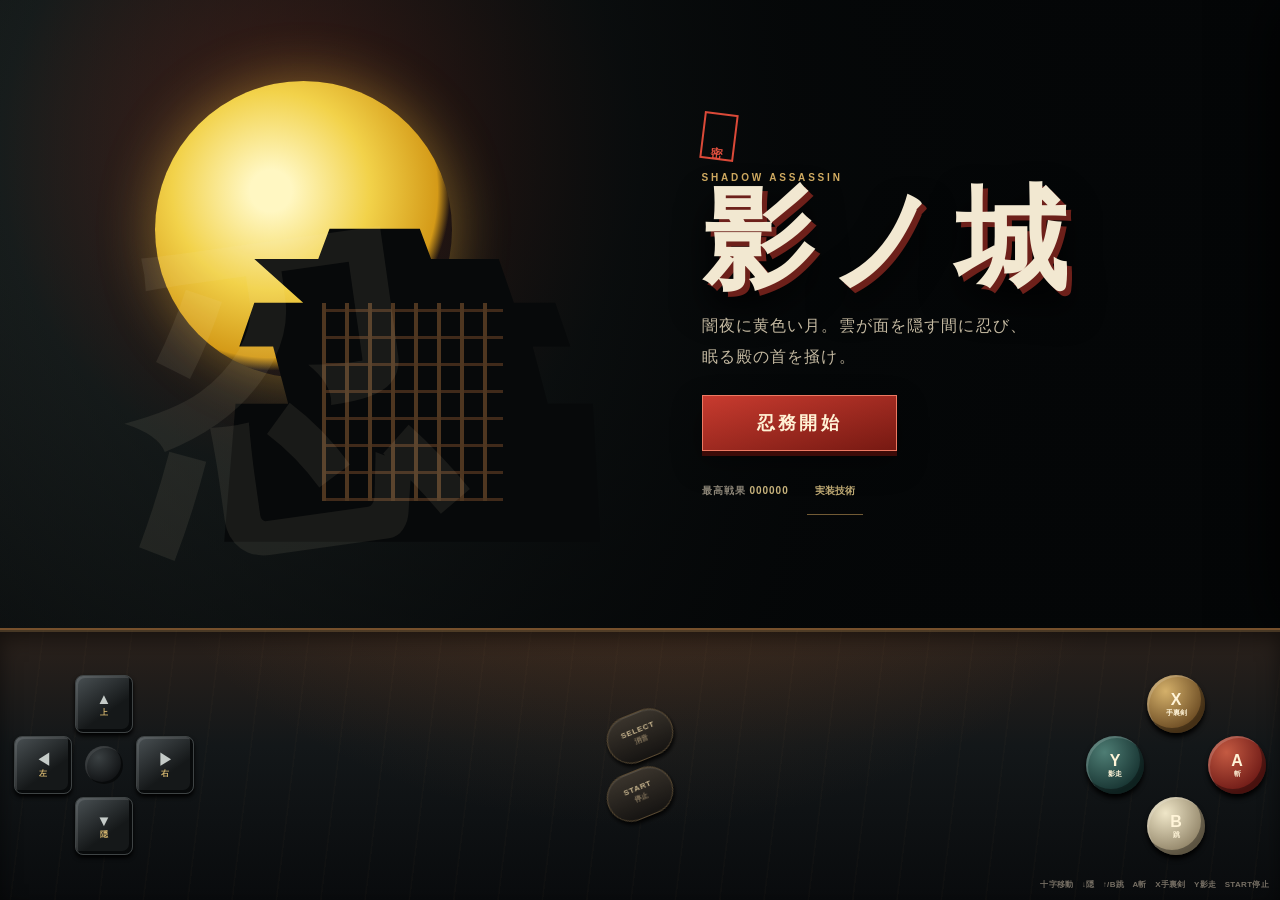
==== commit ef0630e7: "update 033-nekubi 2026-08-20 20:05" ====
--- a/index.html
+++ b/index.html
@@ -76,7 +76,7 @@
 
       <div id="notice" role="status" aria-live="polite">
         <strong id="noticeKicker">任務</strong>
-        <span id="noticeText">影に入れ</span>
+        <span id="noticeText">敵に気づかれる前に、影の中へ隠れてください。</span>
       </div>
 
       <div id="alert-vane">
@@ -117,27 +117,31 @@
       </aside>
     </section>
 
-    <section id="controls" aria-label="操作盤">
-      <p class="control-text"><b>操作</b>十字で移動　下で隠れ身</p>
-      <div class="dpad">
-        <button id="btn-left" class="game-btn" type="button" aria-label="左へ移動">◀<small>左</small></button>
-        <button id="btn-down" class="game-btn" type="button" aria-label="隠れ身">▼<small>隠</small></button>
-        <button id="btn-right" class="game-btn" type="button" aria-label="右へ移動">▶<small>右</small></button>
+    <section id="controls" aria-label="スーパーファミコン型操作盤">
+      <div class="dpad" aria-label="十字キー">
+        <button id="btn-up" class="pad-up game-btn" type="button" aria-label="上・跳躍">▲<small>上</small></button>
+        <button id="btn-left" class="pad-left game-btn" type="button" aria-label="左へ移動">◀<small>左</small></button>
+        <span class="pad-hub" aria-hidden="true"></span>
+        <button id="btn-right" class="pad-right game-btn" type="button" aria-label="右へ移動">▶<small>右</small></button>
+        <button id="btn-down" class="pad-down game-btn" type="button" aria-label="隠れ身">▼<small>隠</small></button>
       </div>
       <div class="center-controls">
-        <button id="btn-dash" class="game-btn" type="button" aria-label="影走り"><b>Y</b><small>影走</small></button>
+        <button id="selectBtn" class="pill-btn game-btn" type="button" aria-label="消音">SELECT<small>消音</small></button>
+        <button id="startPauseBtn" class="pill-btn game-btn" type="button" aria-label="一時停止">START<small>停止</small></button>
       </div>
-      <div class="action-buttons">
-        <button id="btn-slash" class="action-a game-btn" type="button"><b>A</b><small>斬</small></button>
-        <button id="btn-jump" class="action-b game-btn" type="button"><b>B</b><small>跳</small></button>
-        <button id="btn-throw" class="action-x game-btn" type="button"><b>X</b><small>手裏剣</small></button>
+      <div class="action-buttons" aria-label="面ボタン">
+        <button id="btn-throw" class="action-x game-btn" type="button" aria-label="手裏剣"><b>X</b><small>手裏剣</small></button>
+        <button id="btn-dash" class="action-y game-btn" type="button" aria-label="影走り"><b>Y</b><small>影走</small></button>
+        <button id="btn-slash" class="action-a game-btn" type="button" aria-label="斬撃"><b>A</b><small>斬</small></button>
+        <button id="btn-jump" class="action-b game-btn" type="button" aria-label="跳躍"><b>B</b><small>跳</small></button>
       </div>
-      <p class="keyboard-help">←→ 移動　↓隠　Space跳　Z斬　X手裏剣　Shift影走　P停止</p>
+      <p class="keyboard-help">十字移動　↓隠　↑/B跳　A斬　X手裏剣　Y影走　START停止</p>
     </section>
   </main>
 
   <audio id="stealthBgm" src="audio/kokoro-game.mp3" loop preload="auto"></audio>
   <audio id="battleBgm" src="audio/nekugi-game.mp3" loop preload="auto"></audio>
+  <script src="config.js"></script>
   <script src="script.js"></script>
 </body>
 </html>
--- a/style.css
+++ b/style.css
@@ -21,6 +21,7 @@
   -webkit-touch-callout: none;
   -webkit-user-select: none;
   user-select: none;
+  -webkit-user-drag: none;
   touch-action: none;
 }
 
@@ -45,7 +46,7 @@
 
 #game-shell {
   display: grid;
-  grid-template-rows: minmax(0, 76fr) minmax(132px, 24fr);
+  grid-template-rows: minmax(0, 70fr) minmax(188px, 30fr);
   width: 100vw;
   height: 100dvh;
   background: #07090a;
@@ -110,19 +111,20 @@
 .mission-block #objectiveCount { display: block; margin-top: 2px; color: #9be7cf; font: 700 10px/1 sans-serif; }
 
 .game-btn {
+  min-height: 48px;
+  cursor: pointer;
   transition: transform .08s ease, opacity .08s ease, filter .08s ease;
+  will-change: transform;
   touch-action: manipulation;
 }
 .game-btn:active,
 .game-btn.is-pressed {
   transform: scale(.92);
   opacity: .88;
-}
-.dpad .game-btn,
-.action-buttons .game-btn,
-#btn-dash.game-btn,
+  filter: brightness(1.28);
+}
 .primary-button {
-  min-height: 48px;
+  min-height: 56px;
 }
 .utility-button, .pause-button {
   position: relative;
@@ -172,9 +174,9 @@
   pointer-events: none;
 }
 
-#notice.show { animation: notice-in 2.25s ease both; }
+#notice.show { animation: notice-in 3.2s ease both; }
 #noticeKicker { display: grid; place-items: center; padding: 9px 12px; background: var(--vermilion); color: #fff5db; font: 700 12px/1 var(--display); letter-spacing: .12em; }
-#noticeText { padding: 10px 16px; border: 1px solid #8b6f3f; background: rgba(6,8,9,.92); color: #f0e5cb; font-size: clamp(12px, 2.6vw, 16px); white-space: nowrap; }
+#noticeText { padding: 10px 16px; border: 1px solid #8b6f3f; background: rgba(6,8,9,.92); color: #f0e5cb; font-size: clamp(12px, 2.6vw, 16px); max-width: min(72vw, 22em); line-height: 1.55; white-space: normal; }
 
 #alert-vane {
   position: absolute;
@@ -266,12 +268,14 @@
 #pause-layer span { color: #b6ac98; font-size: 12px; }
 
 #controls {
+  --pad: clamp(48px, 12.5vw, 58px);
   position: relative;
   display: grid;
-  grid-template-columns: minmax(170px, 1fr) minmax(70px, .34fr) minmax(220px, 1fr);
+  grid-template-columns: 1fr auto 1fr;
   align-items: center;
+  justify-items: center;
   min-height: 0;
-  padding: 5px max(10px, var(--safe-right)) max(5px, var(--safe-bottom)) max(10px, var(--safe-left));
+  padding: 8px max(10px, var(--safe-right)) max(8px, var(--safe-bottom)) max(10px, var(--safe-left));
   overflow: hidden;
   background:
     radial-gradient(ellipse at 50% -80%, rgba(151,90,45,.32), transparent 60%),
@@ -280,24 +284,105 @@
   box-shadow: inset 0 2px rgba(232,181,108,.22), inset 0 8px 20px rgba(0,0,0,.5);
 }
 
-.control-text { position: absolute; left: 12px; top: 7px; color: #746a5d; font-size: 8px; letter-spacing: .1em; }
-.control-text b { color: #9b7e4b; margin-right: 6px; }
-.dpad { justify-self: center; display: grid; grid-template-columns: repeat(3, min(15vw, 80px)); gap: 4px; align-items: center; }
-.dpad button { position: relative; height: min(12vh, 66px); border: 1px solid #3f4445; border-radius: 6px; background: linear-gradient(145deg, #3b4142, #151819 60%); color: #989e9b; box-shadow: inset 2px 2px rgba(255,255,255,.06), inset -3px -3px #080a0b, 0 3px 4px #000; font: 800 16px/1 sans-serif; }
-.dpad button small { display: block; margin-top: 3px; color: #b99d68; font: 700 8px/1 var(--body); }
-.center-controls { display: grid; place-items: center; }
-#btn-dash { width: min(9vh, 55px); aspect-ratio: 1; border: 1px solid #766038; border-radius: 50%; background: radial-gradient(circle at 35% 30%, #5d4c31, #171918 70%); box-shadow: inset 2px 2px rgba(255,255,255,.07), 0 4px 5px #000; }
-#btn-dash b { display: block; color: #d1b26f; font: 800 19px/1 var(--display); }
-#btn-dash small { display: block; margin-top: 3px; color: #82755d; font-size: 7px; }
-.action-buttons { justify-self: center; position: relative; width: min(30vw, 230px); height: min(17vh, 102px); }
-.action-buttons button { position: absolute; display: grid; place-content: center; width: min(10vh, 62px); aspect-ratio: 1; border-radius: 50%; box-shadow: inset 2px 2px rgba(255,255,255,.14), inset -4px -5px rgba(0,0,0,.28), 0 4px 5px #000; }
-.action-buttons b { font: 900 clamp(15px, 3.5vw, 23px)/1 sans-serif; }
+.dpad {
+  justify-self: start;
+  display: grid;
+  grid-template-areas:
+    ". up ."
+    "left hub right"
+    ". down .";
+  grid-template-columns: var(--pad) var(--pad) var(--pad);
+  grid-template-rows: var(--pad) var(--pad) var(--pad);
+  gap: 3px;
+  padding-left: 4px;
+}
+.pad-up { grid-area: up; }
+.pad-left { grid-area: left; }
+.pad-hub { grid-area: hub; }
+.pad-right { grid-area: right; }
+.pad-down { grid-area: down; }
+.pad-hub {
+  margin: 10px;
+  border-radius: 50%;
+  background: radial-gradient(circle at 35% 30%, #3a4042, #121416 70%);
+  box-shadow: inset 2px 2px rgba(255,255,255,.08), inset -2px -2px #080a0b;
+}
+.dpad button {
+  width: var(--pad);
+  height: var(--pad);
+  min-width: 48px;
+  min-height: 48px;
+  border: 1px solid #3f4445;
+  border-radius: 8px;
+  background: linear-gradient(145deg, #4a5154, #151819 62%);
+  color: #c5cbc8;
+  box-shadow: inset 2px 2px rgba(255,255,255,.1), inset -3px -3px #080a0b, 0 3px 4px #000;
+  font: 800 15px/1 sans-serif;
+}
+.dpad button small { display: block; margin-top: 3px; color: #d4b56e; font: 700 8px/1 var(--body); }
+.dpad button:active,
+.dpad button.is-pressed {
+  transform: scale(.92);
+  box-shadow: inset 2px 3px 6px #000;
+}
+
+.center-controls {
+  display: flex;
+  flex-direction: column;
+  align-items: center;
+  gap: 10px;
+}
+.pill-btn {
+  width: 68px;
+  min-width: 56px;
+  min-height: 48px;
+  padding: 6px 8px 8px;
+  border: 1px solid #5a4a32;
+  border-radius: 999px;
+  background: linear-gradient(180deg, #3a342c, #161412);
+  color: #cbb891;
+  box-shadow: inset 0 1px rgba(255,255,255,.12), 0 3px 4px #000;
+  transform: rotate(-22deg);
+  font: 800 8px/1.1 sans-serif;
+  letter-spacing: .08em;
+}
+.pill-btn small { display: block; margin-top: 3px; color: #8d7d62; font: 700 7px/1 var(--body); letter-spacing: 0; }
+.pill-btn:active,
+.pill-btn.is-pressed {
+  transform: rotate(-22deg) scale(.92);
+}
+
+.action-buttons {
+  justify-self: end;
+  position: relative;
+  width: calc(var(--pad) * 3 + 6px);
+  height: calc(var(--pad) * 3 + 6px);
+  margin-right: 4px;
+}
+.action-buttons button {
+  position: absolute;
+  display: grid;
+  place-content: center;
+  width: var(--pad);
+  height: var(--pad);
+  min-width: 48px;
+  min-height: 48px;
+  border-radius: 50%;
+  color: #fff4d8;
+  box-shadow: inset 2px 2px rgba(255,255,255,.16), inset -4px -5px rgba(0,0,0,.35), 0 4px 5px #000;
+}
+.action-buttons b { font: 900 16px/1 sans-serif; }
 .action-buttons small { margin-top: 2px; font: 700 7px/1 var(--body); }
-.action-a { right: 0; top: 31%; background: #9c3029; }
-.action-b { right: 29%; top: 0; background: #b38a32; }
-.action-x { left: 5%; bottom: 0; background: #315d63; }
-.dpad button.is-pressed, .action-buttons button.is-pressed, #btn-dash.is-pressed { transform: translateY(3px) scale(.94); filter: brightness(1.35); box-shadow: inset 2px 3px 5px #000; }
-.keyboard-help { position: absolute; right: 11px; bottom: max(3px, var(--safe-bottom)); color: #777065; font: 700 8px/1 sans-serif; letter-spacing: .04em; }
+.action-x { top: 0; left: calc(50% - var(--pad) / 2); background: radial-gradient(circle at 32% 28%, #d4b06a, #6a4a22 72%); }
+.action-y { top: calc(50% - var(--pad) / 2); left: 0; background: radial-gradient(circle at 32% 28%, #4e7d74, #163230 72%); }
+.action-a { top: calc(50% - var(--pad) / 2); right: 0; background: radial-gradient(circle at 32% 28%, #c45a42, #6e1a16 72%); }
+.action-b { bottom: 0; left: calc(50% - var(--pad) / 2); color: #2c2618; background: radial-gradient(circle at 32% 28%, #efe6c8, #8d8064 74%); }
+.action-buttons button:active,
+.action-buttons button.is-pressed {
+  transform: scale(.92);
+  box-shadow: inset 2px 3px 6px #000;
+}
+.keyboard-help { position: absolute; right: 11px; bottom: max(3px, var(--safe-bottom)); color: #777065; font: 700 8px/1 sans-serif; letter-spacing: .04em; pointer-events: none; }
 
 @keyframes notice-in {
   0% { opacity: 0; transform: translate(-50%, -28px); }
@@ -306,7 +391,7 @@
 }
 
 @media (max-width: 760px) {
-  #game-shell { grid-template-rows: minmax(0, 74fr) minmax(128px, 26fr); }
+  #game-shell { grid-template-rows: minmax(0, 68fr) minmax(176px, 32fr); }
   .screen-layer { grid-template-columns: .72fr 1.28fr; padding-inline: 14px; }
   .title-copy h1 { font-size: clamp(45px, 13vw, 72px); }
   .title-sub { font-size: 10px; margin: 11px 0 15px; }
@@ -319,7 +404,7 @@
   .utility-button { width: 31px; min-width: 31px; height: 31px; font-size: 10px; }
   #stage-route { top: max(57px, calc(var(--safe-top) + 50px)); }
   #alert-vane { grid-template-columns: auto min(115px, 25vw) 34px; }
-  .dpad { grid-template-columns: repeat(3, min(14vw, 68px)); }
+  #controls { --pad: clamp(48px, 12vw, 56px); }
   .keyboard-help { display: none; }
 }
 
@@ -337,19 +422,25 @@
   .title-copy h1 { font-size: clamp(42px, 15vw, 63px); }
   .title-sub br { display: none; }
   .title-meta { gap: 8px; }
-  .dpad { justify-self: start; grid-template-columns: repeat(3, min(15.5vw, 58px)); }
-  .action-buttons { width: min(36vw, 180px); }
+  #controls { --pad: 48px; }
+  .pill-btn { width: 56px; min-width: 56px; }
 }
 
 @media (orientation: portrait) and (max-width: 600px) {
-  #game-shell { grid-template-rows: minmax(0, 70fr) minmax(150px, 30fr); }
+  #game-shell { grid-template-rows: minmax(0, 64fr) minmax(196px, 36fr); }
   .screen-layer { grid-template-columns: 1fr; }
   .title-art { position: absolute; inset: 0; width: 100%; opacity: .5; }
   .title-copy { justify-self: center; text-align: center; transform: none; }
   .title-copy h1 { font-size: min(20vw, 84px); }
   .title-sub { font-size: 11px; }
-  #controls { grid-template-columns: 1fr .34fr 1fr; }
-  .control-text { display: none; }
+  #controls { --pad: clamp(48px, 13.5vw, 56px); }
+}
+
+@media (orientation: landscape) and (max-height: 500px) {
+  #game-shell { grid-template-rows: minmax(0, 62fr) minmax(148px, 38fr); }
+  #controls { --pad: 48px; padding-top: 4px; padding-bottom: max(4px, var(--safe-bottom)); }
+  .center-controls { gap: 6px; }
+  .pill-btn { width: 56px; min-height: 48px; }
 }
 
 @media (prefers-reduced-motion: reduce) {
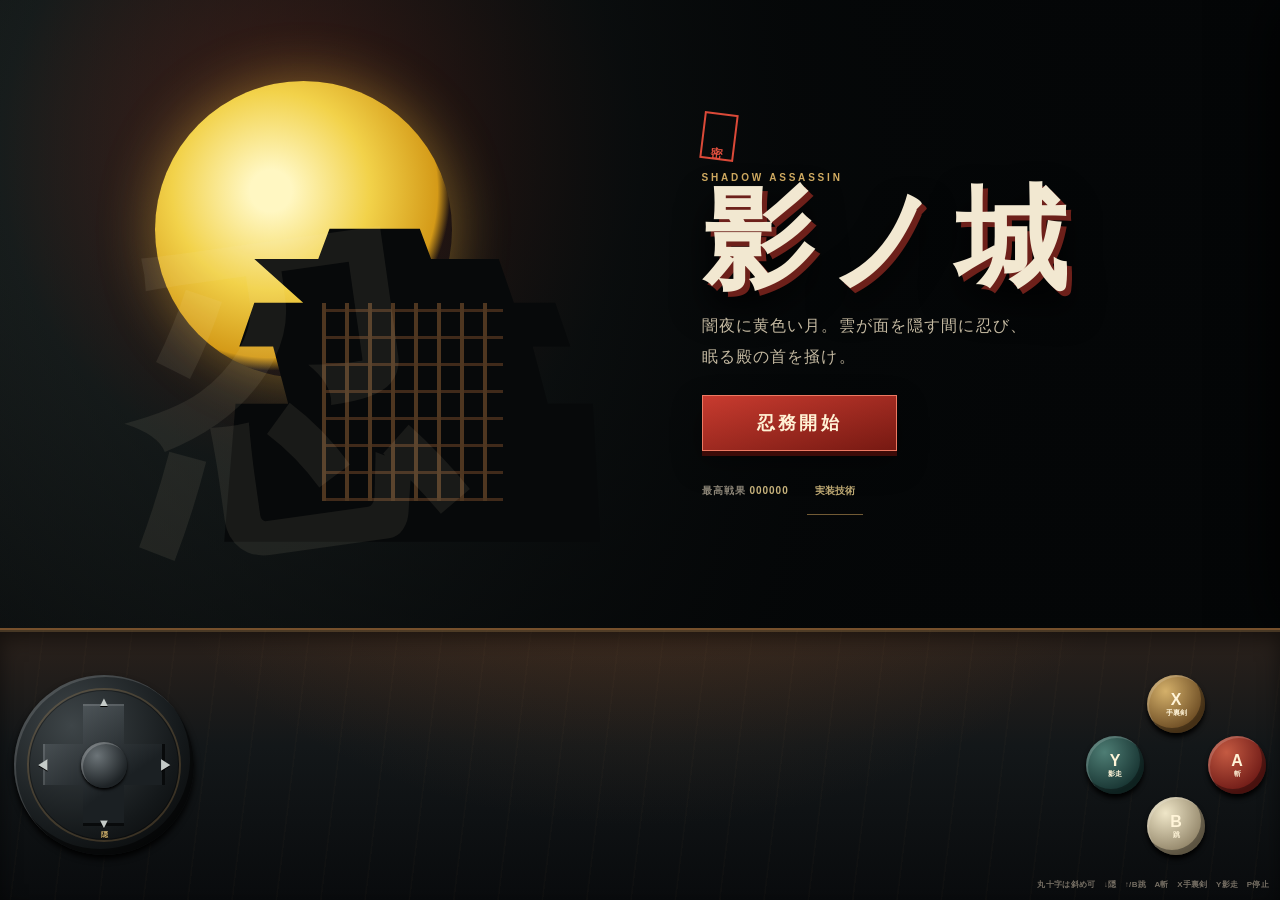
==== commit c0e4f492: "update 033-nekubi 2026-08-20 20:53" ====
--- a/index.html
+++ b/index.html
@@ -6,7 +6,7 @@
   <meta name="theme-color" content="#080b0d">
   <meta name="mobile-web-app-capable" content="yes">
   <meta name="apple-mobile-web-app-capable" content="yes">
-  <meta name="apple-mobile-web-app-status-bar-style" content="black-translucent">
+  <meta name="apple-mobile-web-app-title" content="影ノ城">
   <meta name="format-detection" content="telephone=no">
   <meta property="og:title" content="影ノ城・忍殺行">
   <meta property="og:description" content="眠る殿の首を掻くため、五層の城を影で駆け上がる忍者アクション">
@@ -117,17 +117,15 @@
       </aside>
     </section>
 
-    <section id="controls" aria-label="スーパーファミコン型操作盤">
-      <div class="dpad" aria-label="十字キー">
-        <button id="btn-up" class="pad-up game-btn" type="button" aria-label="上・跳躍">▲<small>上</small></button>
-        <button id="btn-left" class="pad-left game-btn" type="button" aria-label="左へ移動">◀<small>左</small></button>
-        <span class="pad-hub" aria-hidden="true"></span>
-        <button id="btn-right" class="pad-right game-btn" type="button" aria-label="右へ移動">▶<small>右</small></button>
-        <button id="btn-down" class="pad-down game-btn" type="button" aria-label="隠れ身">▼<small>隠</small></button>
-      </div>
-      <div class="center-controls">
-        <button id="selectBtn" class="pill-btn game-btn" type="button" aria-label="消音">SELECT<small>消音</small></button>
-        <button id="startPauseBtn" class="pill-btn game-btn" type="button" aria-label="一時停止">START<small>停止</small></button>
+    <section id="controls" aria-label="操作盤">
+      <div class="dpad" id="dpad" role="application" aria-label="丸十字キー。斜め入力できます">
+        <span class="dpad-ring" aria-hidden="true"></span>
+        <span class="dpad-cross" aria-hidden="true"></span>
+        <span class="dpad-mark dpad-mark-up">▲</span>
+        <span class="dpad-mark dpad-mark-left">◀</span>
+        <span class="dpad-mark dpad-mark-right">▶</span>
+        <span class="dpad-mark dpad-mark-down">▼<small>隠</small></span>
+        <span class="dpad-nub" id="dpadNub" aria-hidden="true"></span>
       </div>
       <div class="action-buttons" aria-label="面ボタン">
         <button id="btn-throw" class="action-x game-btn" type="button" aria-label="手裏剣"><b>X</b><small>手裏剣</small></button>
@@ -135,12 +133,12 @@
         <button id="btn-slash" class="action-a game-btn" type="button" aria-label="斬撃"><b>A</b><small>斬</small></button>
         <button id="btn-jump" class="action-b game-btn" type="button" aria-label="跳躍"><b>B</b><small>跳</small></button>
       </div>
-      <p class="keyboard-help">十字移動　↓隠　↑/B跳　A斬　X手裏剣　Y影走　START停止</p>
+      <p class="keyboard-help">丸十字は斜め可　↓隠　↑/B跳　A斬　X手裏剣　Y影走　P停止</p>
     </section>
   </main>
 
-  <audio id="stealthBgm" src="audio/kokoro-game.mp3" loop preload="auto"></audio>
-  <audio id="battleBgm" src="audio/nekugi-game.mp3" loop preload="auto"></audio>
+  <audio id="stealthBgm" src="audio/kokoro-game.mp3" loop preload="auto" playsinline webkit-playsinline></audio>
+  <audio id="battleBgm" src="audio/nekugi-game.mp3" loop preload="auto" playsinline webkit-playsinline></audio>
   <script src="config.js"></script>
   <script src="script.js"></script>
 </body>
--- a/style.css
+++ b/style.css
@@ -32,6 +32,7 @@
   inset: 0;
   width: 100%;
   height: 100%;
+  height: -webkit-fill-available;
   height: 100dvh;
   margin: 0;
   overflow: hidden;
@@ -48,6 +49,8 @@
   display: grid;
   grid-template-rows: minmax(0, 70fr) minmax(188px, 30fr);
   width: 100vw;
+  height: 100%;
+  height: -webkit-fill-available;
   height: 100dvh;
   background: #07090a;
 }
@@ -271,7 +274,7 @@
   --pad: clamp(48px, 12.5vw, 58px);
   position: relative;
   display: grid;
-  grid-template-columns: 1fr auto 1fr;
+  grid-template-columns: 1fr 1fr;
   align-items: center;
   justify-items: center;
   min-height: 0;
@@ -286,71 +289,69 @@
 
 .dpad {
   justify-self: start;
-  display: grid;
-  grid-template-areas:
-    ". up ."
-    "left hub right"
-    ". down .";
-  grid-template-columns: var(--pad) var(--pad) var(--pad);
-  grid-template-rows: var(--pad) var(--pad) var(--pad);
-  gap: 3px;
-  padding-left: 4px;
-}
-.pad-up { grid-area: up; }
-.pad-left { grid-area: left; }
-.pad-hub { grid-area: hub; }
-.pad-right { grid-area: right; }
-.pad-down { grid-area: down; }
-.pad-hub {
-  margin: 10px;
+  position: relative;
+  width: calc(var(--pad) * 3 + 6px);
+  height: calc(var(--pad) * 3 + 6px);
+  min-width: 144px;
+  min-height: 144px;
+  margin-left: 4px;
   border-radius: 50%;
-  background: radial-gradient(circle at 35% 30%, #3a4042, #121416 70%);
-  box-shadow: inset 2px 2px rgba(255,255,255,.08), inset -2px -2px #080a0b;
-}
-.dpad button {
-  width: var(--pad);
-  height: var(--pad);
-  min-width: 48px;
-  min-height: 48px;
-  border: 1px solid #3f4445;
-  border-radius: 8px;
-  background: linear-gradient(145deg, #4a5154, #151819 62%);
+  background:
+    radial-gradient(circle at 32% 28%, #3e4548, #14181a 62%, #0a0c0d 82%);
+  box-shadow:
+    inset 2px 2px rgba(255,255,255,.14),
+    inset -4px -6px rgba(0,0,0,.55),
+    0 4px 6px #000;
+  touch-action: none;
+  cursor: pointer;
+}
+.dpad > * { pointer-events: none; }
+.dpad-ring {
+  position: absolute;
+  inset: 7%;
+  border-radius: 50%;
+  border: 2px solid rgba(211,158,91,.22);
+  box-shadow: inset 0 0 0 1px rgba(0,0,0,.35);
+}
+.dpad-cross {
+  position: absolute;
+  inset: 16%;
+  background: linear-gradient(145deg, #5b6367, #1b2023 64%);
+  -webkit-mask:
+    linear-gradient(#000 0 0) center / 34% 100% no-repeat,
+    linear-gradient(#000 0 0) center / 100% 34% no-repeat;
+  mask:
+    linear-gradient(#000 0 0) center / 34% 100% no-repeat,
+    linear-gradient(#000 0 0) center / 100% 34% no-repeat;
+  box-shadow: inset 2px 2px rgba(255,255,255,.12), inset -3px -3px #080a0b;
+}
+.dpad-mark {
+  position: absolute;
   color: #c5cbc8;
-  box-shadow: inset 2px 2px rgba(255,255,255,.1), inset -3px -3px #080a0b, 0 3px 4px #000;
-  font: 800 15px/1 sans-serif;
-}
-.dpad button small { display: block; margin-top: 3px; color: #d4b56e; font: 700 8px/1 var(--body); }
-.dpad button:active,
-.dpad button.is-pressed {
-  transform: scale(.92);
-  box-shadow: inset 2px 3px 6px #000;
-}
-
-.center-controls {
-  display: flex;
-  flex-direction: column;
-  align-items: center;
-  gap: 10px;
-}
-.pill-btn {
-  width: 68px;
-  min-width: 56px;
-  min-height: 48px;
-  padding: 6px 8px 8px;
-  border: 1px solid #5a4a32;
-  border-radius: 999px;
-  background: linear-gradient(180deg, #3a342c, #161412);
-  color: #cbb891;
-  box-shadow: inset 0 1px rgba(255,255,255,.12), 0 3px 4px #000;
-  transform: rotate(-22deg);
-  font: 800 8px/1.1 sans-serif;
-  letter-spacing: .08em;
-}
-.pill-btn small { display: block; margin-top: 3px; color: #8d7d62; font: 700 7px/1 var(--body); letter-spacing: 0; }
-.pill-btn:active,
-.pill-btn.is-pressed {
-  transform: rotate(-22deg) scale(.92);
-}
+  font: 800 13px/1 sans-serif;
+  text-shadow: 0 1px 0 #000;
+}
+.dpad-mark small { display: block; margin-top: 2px; color: #d4b56e; font: 700 7px/1 var(--body); }
+.dpad-mark-up { top: 11%; left: 50%; transform: translateX(-50%); }
+.dpad-mark-down { bottom: 9%; left: 50%; transform: translateX(-50%); text-align: center; }
+.dpad-mark-left { left: 12%; top: 50%; transform: translateY(-50%); }
+.dpad-mark-right { right: 12%; top: 50%; transform: translateY(-50%); }
+.dpad-nub {
+  position: absolute;
+  left: 50%;
+  top: 50%;
+  width: 26%;
+  height: 26%;
+  margin: -13% 0 0 -13%;
+  border-radius: 50%;
+  background: radial-gradient(circle at 35% 30%, #6c7478, #1e2326 72%);
+  box-shadow: inset 2px 2px rgba(255,255,255,.2), 0 2px 3px #000;
+}
+.dpad.is-up .dpad-mark-up,
+.dpad.is-down .dpad-mark-down,
+.dpad.is-left .dpad-mark-left,
+.dpad.is-right .dpad-mark-right { color: #f0d59a; }
+.dpad.is-pressed .dpad-cross { filter: brightness(1.18); }
 
 .action-buttons {
   justify-self: end;
@@ -423,7 +424,6 @@
   .title-sub br { display: none; }
   .title-meta { gap: 8px; }
   #controls { --pad: 48px; }
-  .pill-btn { width: 56px; min-width: 56px; }
 }
 
 @media (orientation: portrait) and (max-width: 600px) {
@@ -434,13 +434,24 @@
   .title-copy h1 { font-size: min(20vw, 84px); }
   .title-sub { font-size: 11px; }
   #controls { --pad: clamp(48px, 13.5vw, 56px); }
+  #alert-vane {
+    top: max(52px, calc(var(--safe-top) + 46px));
+    right: max(8px, var(--safe-right));
+    bottom: auto;
+    left: auto;
+  }
+  .pause-button { width: 44px; min-width: 44px; height: 44px; }
+}
+
+@media (max-width: 380px) {
+  #controls { --pad: 48px; }
+  .dpad { justify-self: start; margin-left: 2px; }
+  .action-buttons { justify-self: end; margin-right: 2px; }
 }
 
 @media (orientation: landscape) and (max-height: 500px) {
   #game-shell { grid-template-rows: minmax(0, 62fr) minmax(148px, 38fr); }
   #controls { --pad: 48px; padding-top: 4px; padding-bottom: max(4px, var(--safe-bottom)); }
-  .center-controls { gap: 6px; }
-  .pill-btn { width: 56px; min-height: 48px; }
 }
 
 @media (prefers-reduced-motion: reduce) {
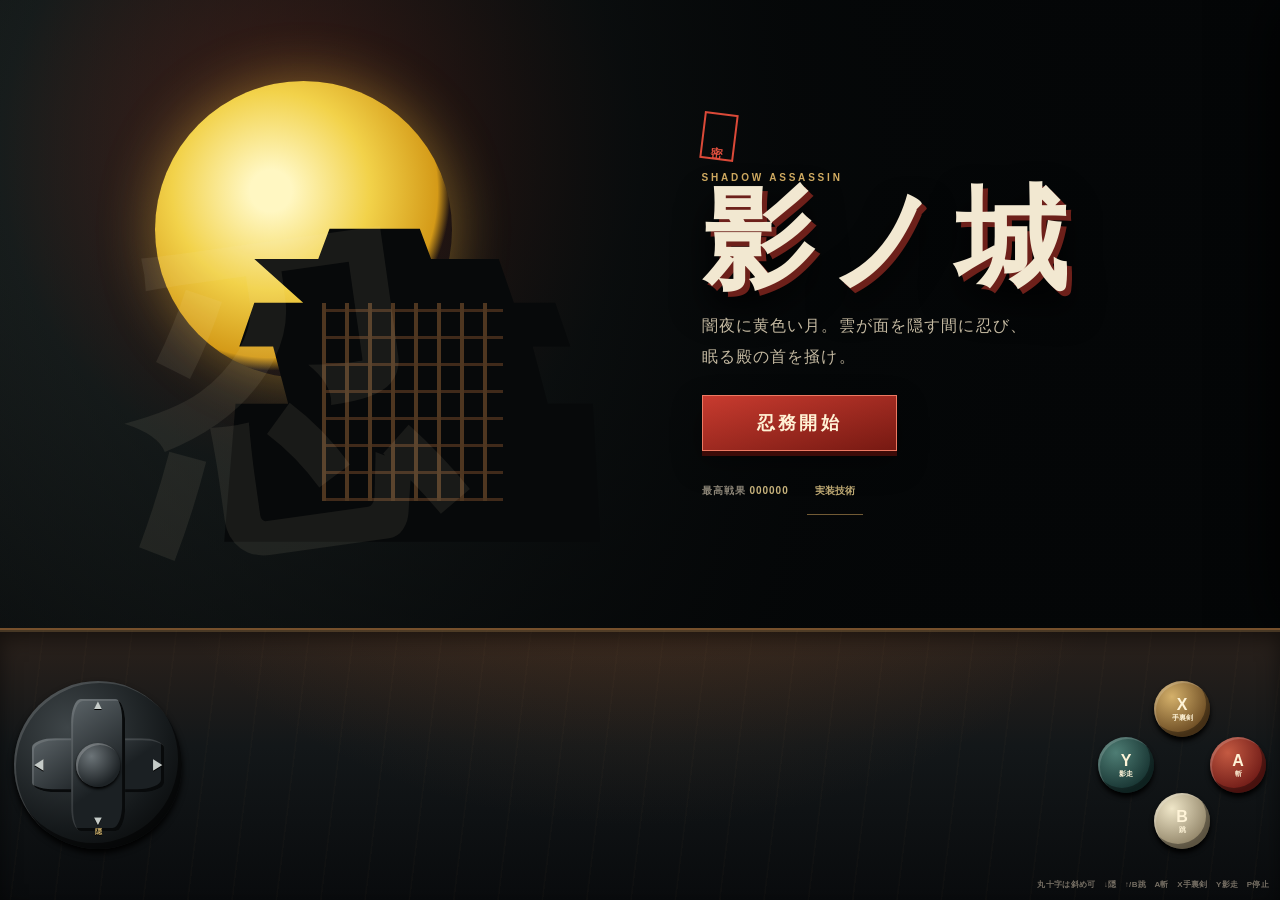
==== commit be4c94d7: "update 033-nekubi 2026-08-20 20:58" ====
--- a/index.html
+++ b/index.html
@@ -118,14 +118,14 @@
     </section>
 
     <section id="controls" aria-label="操作盤">
-      <div class="dpad" id="dpad" role="application" aria-label="丸十字キー。斜め入力できます">
-        <span class="dpad-ring" aria-hidden="true"></span>
-        <span class="dpad-cross" aria-hidden="true"></span>
+      <div class="dpad" id="dpad" aria-label="丸十字キー。斜め入力できます">
+        <span class="dpad-bar dpad-bar-x" aria-hidden="true"></span>
+        <span class="dpad-bar dpad-bar-y" aria-hidden="true"></span>
         <span class="dpad-mark dpad-mark-up">▲</span>
         <span class="dpad-mark dpad-mark-left">◀</span>
         <span class="dpad-mark dpad-mark-right">▶</span>
         <span class="dpad-mark dpad-mark-down">▼<small>隠</small></span>
-        <span class="dpad-nub" id="dpadNub" aria-hidden="true"></span>
+        <span class="dpad-nub" aria-hidden="true"></span>
       </div>
       <div class="action-buttons" aria-label="面ボタン">
         <button id="btn-throw" class="action-x game-btn" type="button" aria-label="手裏剣"><b>X</b><small>手裏剣</small></button>
--- a/style.css
+++ b/style.css
@@ -272,6 +272,7 @@
 
 #controls {
   --pad: clamp(48px, 12.5vw, 58px);
+  --stick: min(168px, calc(var(--pad) * 3 + 6px), 44vw, 38vh);
   position: relative;
   display: grid;
   grid-template-columns: 1fr 1fr;
@@ -290,10 +291,8 @@
 .dpad {
   justify-self: start;
   position: relative;
-  width: calc(var(--pad) * 3 + 6px);
-  height: calc(var(--pad) * 3 + 6px);
-  min-width: 144px;
-  min-height: 144px;
+  width: var(--stick);
+  height: var(--stick);
   margin-left: 4px;
   border-radius: 50%;
   background:
@@ -306,38 +305,41 @@
   cursor: pointer;
 }
 .dpad > * { pointer-events: none; }
-.dpad-ring {
-  position: absolute;
-  inset: 7%;
-  border-radius: 50%;
-  border: 2px solid rgba(211,158,91,.22);
-  box-shadow: inset 0 0 0 1px rgba(0,0,0,.35);
-}
-.dpad-cross {
-  position: absolute;
-  inset: 16%;
+.dpad-bar {
+  position: absolute;
+  border-radius: 18%;
   background: linear-gradient(145deg, #5b6367, #1b2023 64%);
-  -webkit-mask:
-    linear-gradient(#000 0 0) center / 34% 100% no-repeat,
-    linear-gradient(#000 0 0) center / 100% 34% no-repeat;
-  mask:
-    linear-gradient(#000 0 0) center / 34% 100% no-repeat,
-    linear-gradient(#000 0 0) center / 100% 34% no-repeat;
   box-shadow: inset 2px 2px rgba(255,255,255,.12), inset -3px -3px #080a0b;
 }
+.dpad-bar-x {
+  left: 11%;
+  right: 11%;
+  top: 50%;
+  height: 32%;
+  transform: translateY(-50%);
+}
+.dpad-bar-y {
+  top: 11%;
+  bottom: 11%;
+  left: 50%;
+  width: 32%;
+  transform: translateX(-50%);
+}
 .dpad-mark {
   position: absolute;
+  z-index: 1;
   color: #c5cbc8;
   font: 800 13px/1 sans-serif;
   text-shadow: 0 1px 0 #000;
 }
 .dpad-mark small { display: block; margin-top: 2px; color: #d4b56e; font: 700 7px/1 var(--body); }
-.dpad-mark-up { top: 11%; left: 50%; transform: translateX(-50%); }
-.dpad-mark-down { bottom: 9%; left: 50%; transform: translateX(-50%); text-align: center; }
-.dpad-mark-left { left: 12%; top: 50%; transform: translateY(-50%); }
-.dpad-mark-right { right: 12%; top: 50%; transform: translateY(-50%); }
+.dpad-mark-up { top: 10%; left: 50%; transform: translateX(-50%); }
+.dpad-mark-down { bottom: 8%; left: 50%; transform: translateX(-50%); text-align: center; }
+.dpad-mark-left { left: 11%; top: 50%; transform: translateY(-50%); }
+.dpad-mark-right { right: 11%; top: 50%; transform: translateY(-50%); }
 .dpad-nub {
   position: absolute;
+  z-index: 2;
   left: 50%;
   top: 50%;
   width: 26%;
@@ -351,33 +353,33 @@
 .dpad.is-down .dpad-mark-down,
 .dpad.is-left .dpad-mark-left,
 .dpad.is-right .dpad-mark-right { color: #f0d59a; }
-.dpad.is-pressed .dpad-cross { filter: brightness(1.18); }
+.dpad.is-pressed .dpad-bar { filter: brightness(1.18); }
 
 .action-buttons {
   justify-self: end;
   position: relative;
-  width: calc(var(--pad) * 3 + 6px);
-  height: calc(var(--pad) * 3 + 6px);
+  width: var(--stick);
+  height: var(--stick);
   margin-right: 4px;
 }
 .action-buttons button {
   position: absolute;
   display: grid;
   place-content: center;
-  width: var(--pad);
-  height: var(--pad);
-  min-width: 48px;
-  min-height: 48px;
+  width: calc(var(--stick) / 3);
+  height: calc(var(--stick) / 3);
+  min-width: 0;
+  min-height: 0;
   border-radius: 50%;
   color: #fff4d8;
   box-shadow: inset 2px 2px rgba(255,255,255,.16), inset -4px -5px rgba(0,0,0,.35), 0 4px 5px #000;
 }
 .action-buttons b { font: 900 16px/1 sans-serif; }
 .action-buttons small { margin-top: 2px; font: 700 7px/1 var(--body); }
-.action-x { top: 0; left: calc(50% - var(--pad) / 2); background: radial-gradient(circle at 32% 28%, #d4b06a, #6a4a22 72%); }
-.action-y { top: calc(50% - var(--pad) / 2); left: 0; background: radial-gradient(circle at 32% 28%, #4e7d74, #163230 72%); }
-.action-a { top: calc(50% - var(--pad) / 2); right: 0; background: radial-gradient(circle at 32% 28%, #c45a42, #6e1a16 72%); }
-.action-b { bottom: 0; left: calc(50% - var(--pad) / 2); color: #2c2618; background: radial-gradient(circle at 32% 28%, #efe6c8, #8d8064 74%); }
+.action-x { top: 0; left: calc(50% - var(--stick) / 6); background: radial-gradient(circle at 32% 28%, #d4b06a, #6a4a22 72%); }
+.action-y { top: calc(50% - var(--stick) / 6); left: 0; background: radial-gradient(circle at 32% 28%, #4e7d74, #163230 72%); }
+.action-a { top: calc(50% - var(--stick) / 6); right: 0; background: radial-gradient(circle at 32% 28%, #c45a42, #6e1a16 72%); }
+.action-b { bottom: 0; left: calc(50% - var(--stick) / 6); color: #2c2618; background: radial-gradient(circle at 32% 28%, #efe6c8, #8d8064 74%); }
 .action-buttons button:active,
 .action-buttons button.is-pressed {
   transform: scale(.92);
